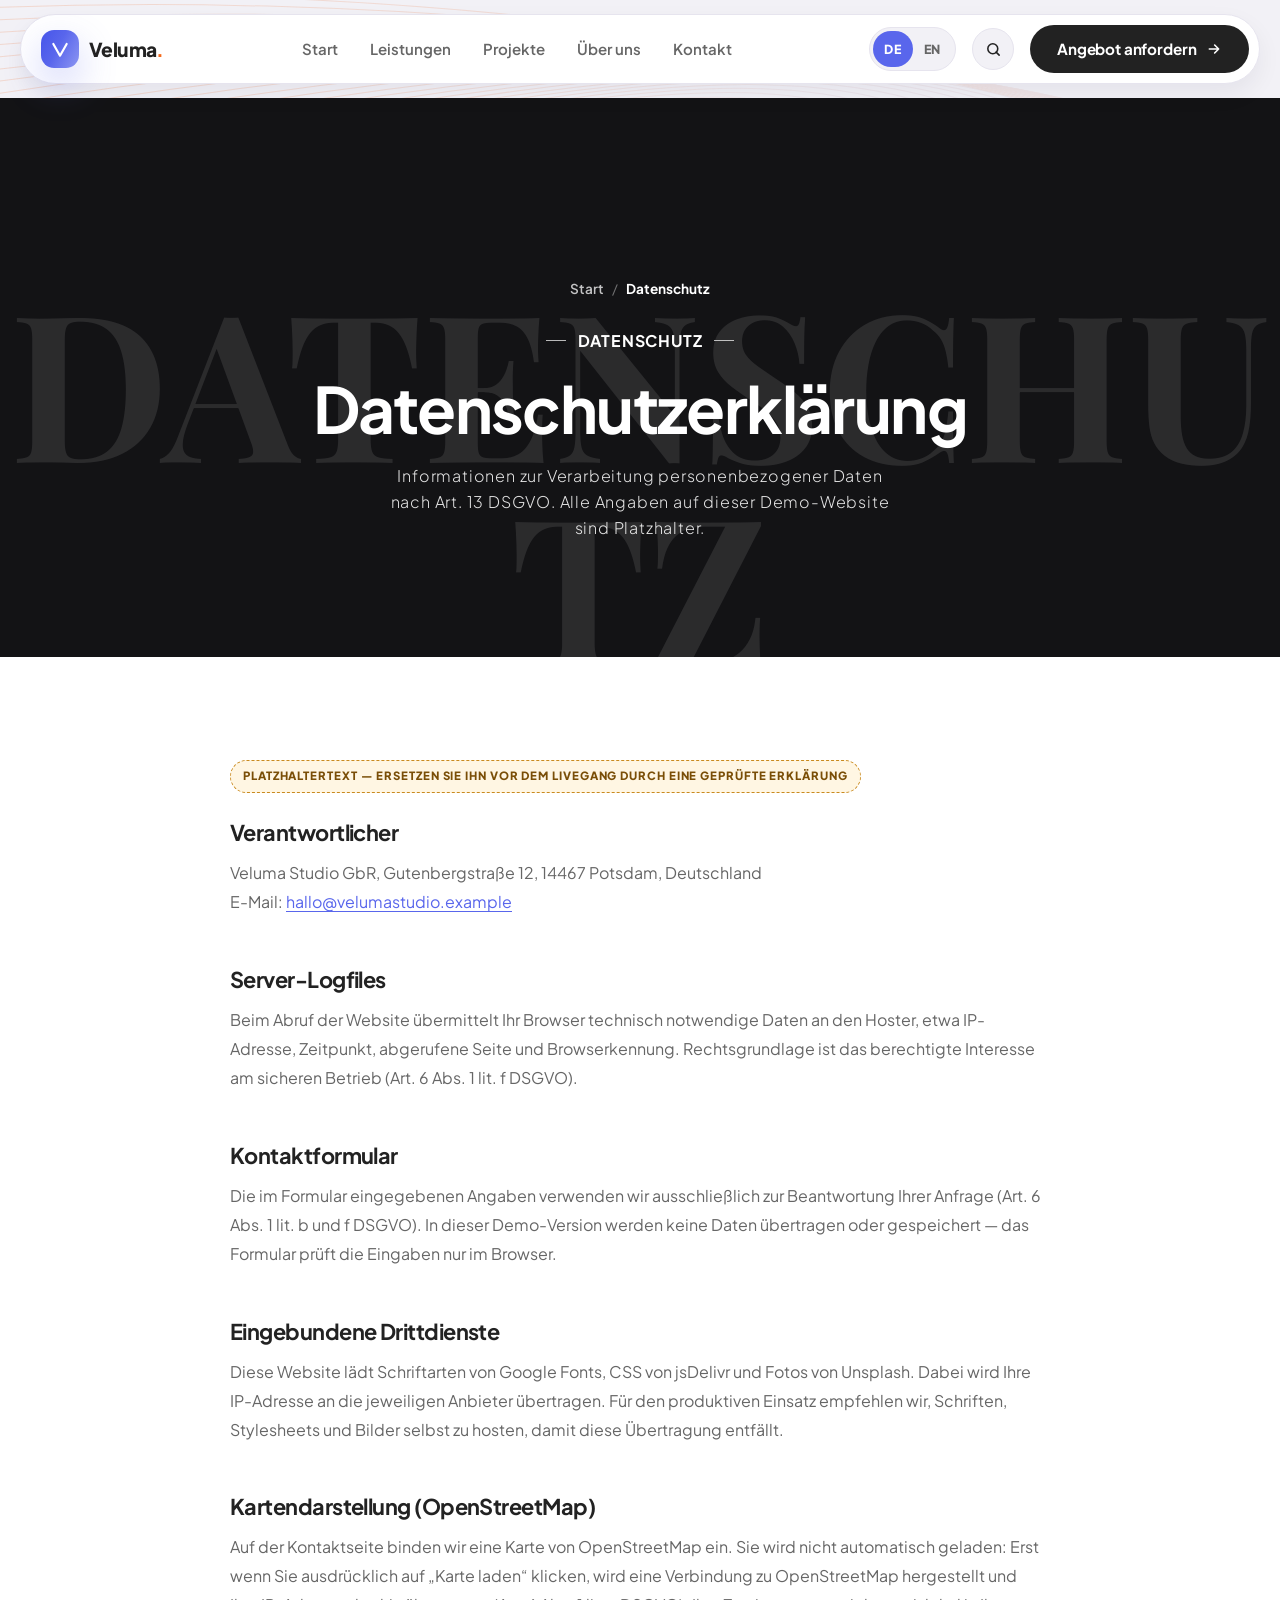
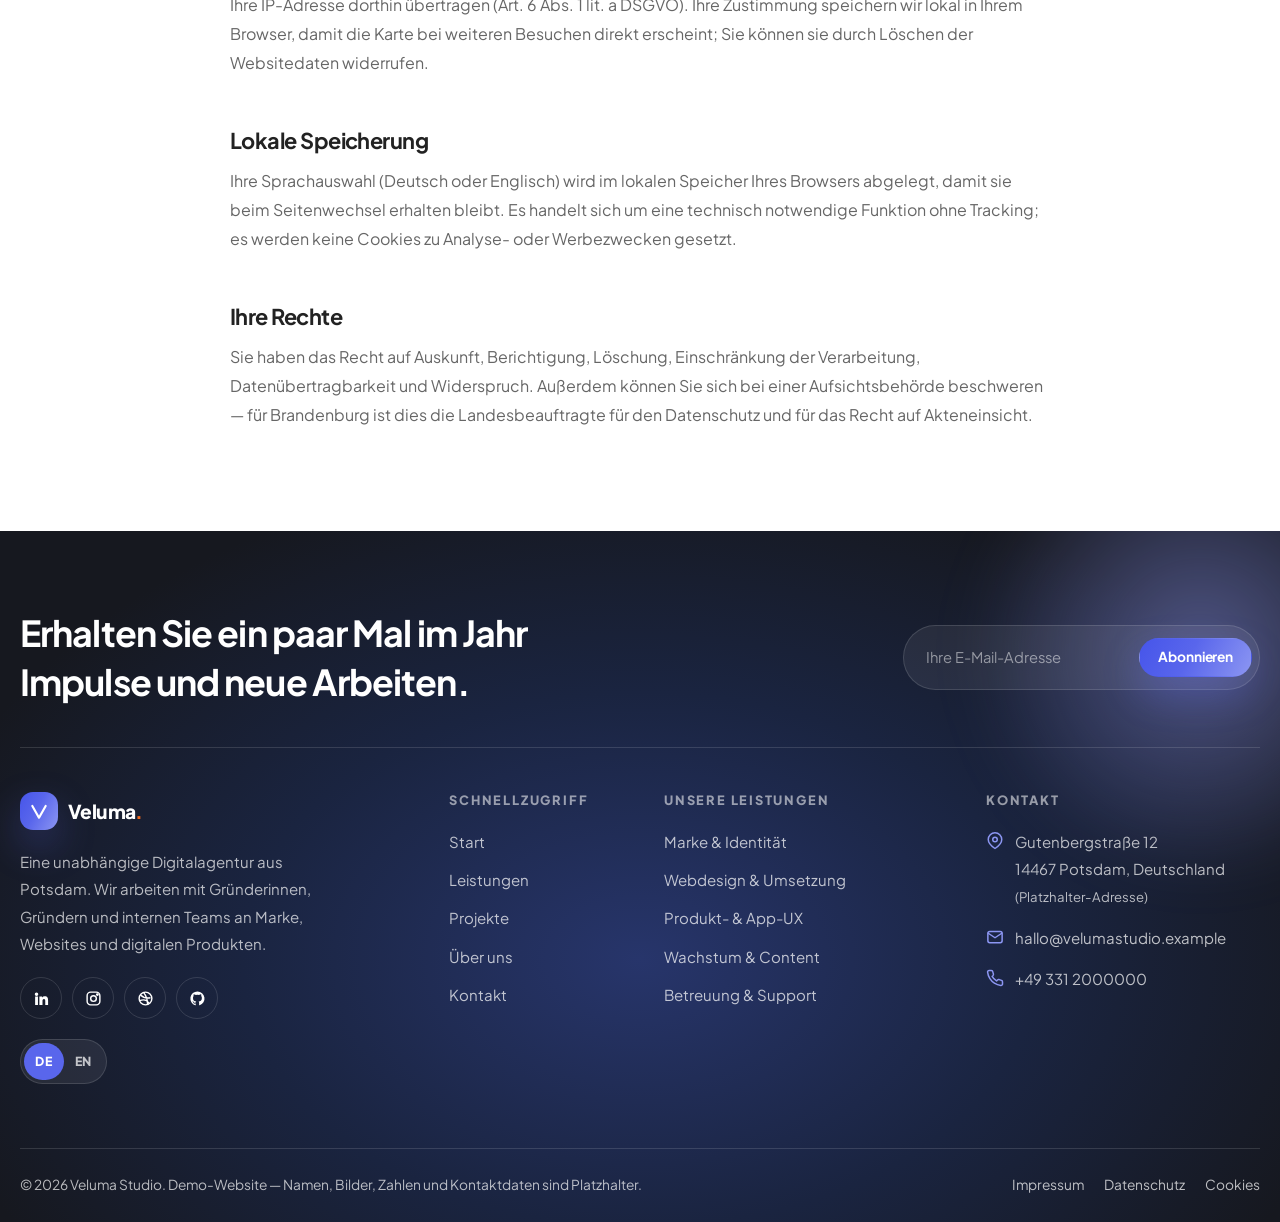
==== datenschutz/index.html @ f002edf1 "Veluma Studio: multi-page German agency website A hand-built, responsive seven-page site for a ficti" ====
<!DOCTYPE html>
<html lang="de">
<head>
  <meta charset="utf-8">
  <meta name="viewport" content="width=device-width, initial-scale=1">
  <title data-i18n="pri.title">Datenschutzerklärung — Veluma Studio Potsdam</title>
  <meta name="description" data-i18n-attr="content:pri.desc" content="Datenschutzerklärung von Veluma Studio, Potsdam: verarbeitete Daten, eingebundene Drittdienste und Ihre Rechte. Demo-Website mit Platzhalterangaben.">
  <meta name="robots" content="noindex">
  <meta name="theme-color" content="#5966e8">

  <link rel="preconnect" href="https://fonts.googleapis.com">
  <link rel="preconnect" href="https://fonts.gstatic.com" crossorigin>
  <link href="https://fonts.googleapis.com/css2?family=Playfair+Display:ital,wght@1,400;1,500&family=Plus+Jakarta+Sans:wght@400;500;600;700;800&display=swap" rel="stylesheet">
  <link href="https://cdn.jsdelivr.net/npm/bootstrap@5.3.3/dist/css/bootstrap.min.css" rel="stylesheet" integrity="sha384-QWTKZyjpPEjISv5WaRU9OFeRpok6YctnYmDr5pNlyT2bRjXh0JMhjY6hW+ALEwIH" crossorigin="anonymous">
  <link rel="stylesheet" href="../assets/css/styles.css">
  <link rel="icon" href="data:image/svg+xml,%3Csvg xmlns='http://www.w3.org/2000/svg' viewBox='0 0 100 100'%3E%3Crect width='100' height='100' rx='26' fill='%235966ec'/%3E%3Cpath d='M28 30l22 40 22-40' stroke='white' stroke-width='11' fill='none' stroke-linecap='round' stroke-linejoin='round'/%3E%3C/svg%3E">
</head>
<body>

<a class="skip-link" href="#main" data-i18n="a11y.skip">Zum Hauptinhalt springen</a>
<div class="nav-backdrop" aria-hidden="true"></div>

<!-- ======================= HEADER ======================= -->
<header class="site-header">
  <div class="shell shell--wide">
    <nav class="nav-bar" aria-label="Primary">
      <a class="brand" href="../index.html">
        <span class="brand-mark" aria-hidden="true">
          <svg viewBox="0 0 24 24" fill="none" stroke="currentColor" stroke-width="2.6" stroke-linecap="round" stroke-linejoin="round"><path d="M4 6l8 14 8-14"/></svg>
        </span>
        Veluma<span class="brand-dot">.</span>
      </a>

      <button class="nav-toggle" type="button" aria-expanded="false" aria-controls="primary-menu"
              aria-label="Navigation öffnen" data-i18n-attr="aria-label:nav.menuOpen">
        <span aria-hidden="true"></span>
      </button>

      <div class="nav-menu" id="primary-menu">
        <ul class="nav-list">
          <li><a class="nav-link" href="../index.html" data-i18n="nav.home">Start</a></li>
          <li><a class="nav-link" href="../leistungen/index.html" data-i18n="nav.services">Leistungen</a></li>
          <li><a class="nav-link" href="../projekte/index.html" data-i18n="nav.projects">Projekte</a></li>
          <li><a class="nav-link" href="../ueber-uns/index.html" data-i18n="nav.about">Über uns</a></li>
          <li><a class="nav-link" href="../kontakt/index.html" data-i18n="nav.contact">Kontakt</a></li>
        </ul>

        <a class="nav-phone nav-phone--mobile" href="tel:+493312000000">
          <svg viewBox="0 0 24 24" fill="none" stroke="currentColor" stroke-width="2" stroke-linecap="round" stroke-linejoin="round" aria-hidden="true"><path d="M22 16.9v3a2 2 0 0 1-2.2 2 19.8 19.8 0 0 1-8.6-3.1 19.5 19.5 0 0 1-6-6A19.8 19.8 0 0 1 2.1 4.2 2 2 0 0 1 4.1 2h3a2 2 0 0 1 2 1.7c.1 1 .4 1.9.7 2.8a2 2 0 0 1-.4 2.1L8.1 9.9a16 16 0 0 0 6 6l1.3-1.3a2 2 0 0 1 2.1-.5c.9.4 1.8.6 2.8.8a2 2 0 0 1 1.7 2z"/></svg>
          <span class="visually-hidden" data-i18n="nav.phoneLabel">Rufen Sie uns an: </span>+49 331 2000000
        </a>

        <div class="lang" role="group" aria-label="Sprache wählen" data-i18n-attr="aria-label:nav.lang">
          <button type="button" data-lang-btn="de" aria-pressed="true" lang="de">DE</button>
          <button type="button" data-lang-btn="en" aria-pressed="false" lang="en">EN</button>
        </div>

        <button class="nav-search" type="button" aria-label="Website durchsuchen" data-i18n-attr="aria-label:nav.search">
          <svg viewBox="0 0 24 24" fill="none" stroke="currentColor" stroke-width="2.2" stroke-linecap="round" stroke-linejoin="round" aria-hidden="true"><circle cx="11" cy="11" r="7"/><path d="M20 20l-4.3-4.3"/></svg>
        </button>

        <a class="btn" href="../kontakt/index.html">
          <span data-i18n="nav.quote">Angebot anfordern</span>
          <svg class="btn-ico" viewBox="0 0 24 24" fill="none" stroke="currentColor" stroke-width="2.4" stroke-linecap="round" stroke-linejoin="round" aria-hidden="true"><path d="M5 12h14M13 6l6 6-6 6"/></svg>
        </a>
      </div>
    </nav>
  </div>
</header>

<main id="main">

  <section class="page-hero page-hero--center" style="--hero-img:url('https://images.unsplash.com/photo-1521737604893-d14cc237f11d?auto=format&amp;fit=crop&amp;w=1800&amp;q=80');">
    <span class="page-hero__watermark" aria-hidden="true" data-i18n="foot.privacy">Datenschutz</span>

    <div class="shell shell--narrow page-hero__inner">
      <ol class="breadcrumb-x" aria-label="Sie sind hier" data-i18n-attr="aria-label:a11y.breadcrumb">
        <li><a href="../index.html" data-i18n="nav.home">Start</a></li>
        <li><span aria-current="page" data-i18n="foot.privacy">Datenschutz</span></li>
      </ol>
      <p class="label" data-i18n="pri.label">Datenschutz</p>
      <h1 data-i18n-html="pri.h1">Datenschutzerklärung</h1>
      <p class="lead" data-i18n="pri.lead">
        Informationen zur Verarbeitung personenbezogener Daten nach Art. 13 DSGVO.
        Alle Angaben auf dieser Demo-Website sind Platzhalter.
      </p>
    </div>
  </section>

  <section class="section section--white">
    <div class="shell shell--narrow">
      <p class="sample-tag reveal" style="margin-bottom:24px;" data-i18n="pri.sample">Platzhaltertext — ersetzen Sie ihn vor dem Livegang durch eine geprüfte Erklärung</p>

      <div class="legal reveal">
        <h2 data-i18n="pri.s1.h">Verantwortlicher</h2>
        <p data-i18n-html="pri.s1.p">
          Veluma Studio GbR, Gutenbergstraße 12, 14467 Potsdam, Deutschland<br>
          E-Mail: <a href="mailto:hallo@velumastudio.example">hallo@velumastudio.example</a>
        </p>

        <h2 data-i18n="pri.s2.h">Server-Logfiles</h2>
        <p data-i18n="pri.s2.p">Beim Abruf der Website übermittelt Ihr Browser technisch notwendige Daten an den Hoster, etwa IP-Adresse, Zeitpunkt, abgerufene Seite und Browserkennung. Rechtsgrundlage ist das berechtigte Interesse am sicheren Betrieb (Art. 6 Abs. 1 lit. f DSGVO).</p>

        <h2 data-i18n="pri.s3.h">Kontaktformular</h2>
        <p data-i18n="pri.s3.p">Die im Formular eingegebenen Angaben verwenden wir ausschließlich zur Beantwortung Ihrer Anfrage (Art. 6 Abs. 1 lit. b und f DSGVO). In dieser Demo-Version werden keine Daten übertragen oder gespeichert — das Formular prüft die Eingaben nur im Browser.</p>

        <h2 data-i18n="pri.s4.h">Eingebundene Drittdienste</h2>
        <p data-i18n="pri.s4.p">Diese Website lädt Schriftarten von Google Fonts, CSS von jsDelivr und Fotos von Unsplash. Dabei wird Ihre IP-Adresse an die jeweiligen Anbieter übertragen. Für den produktiven Einsatz empfehlen wir, Schriften, Stylesheets und Bilder selbst zu hosten, damit diese Übertragung entfällt.</p>

        <h2 data-i18n="pri.s4b.h">Kartendarstellung (OpenStreetMap)</h2>
        <p data-i18n="pri.s4b.p">Auf der Kontaktseite binden wir eine Karte von OpenStreetMap ein. Sie wird nicht automatisch geladen: Erst wenn Sie ausdrücklich auf „Karte laden“ klicken, wird eine Verbindung zu OpenStreetMap hergestellt und Ihre IP-Adresse dorthin übertragen (Art. 6 Abs. 1 lit. a DSGVO). Ihre Zustimmung speichern wir lokal in Ihrem Browser, damit die Karte bei weiteren Besuchen direkt erscheint; Sie können sie durch Löschen der Websitedaten widerrufen.</p>

        <h2 data-i18n="pri.s5.h">Lokale Speicherung</h2>
        <p data-i18n="pri.s5.p">Ihre Sprachauswahl (Deutsch oder Englisch) wird im lokalen Speicher Ihres Browsers abgelegt, damit sie beim Seitenwechsel erhalten bleibt. Es handelt sich um eine technisch notwendige Funktion ohne Tracking; es werden keine Cookies zu Analyse- oder Werbezwecken gesetzt.</p>

        <h2 data-i18n="pri.s6.h">Ihre Rechte</h2>
        <p data-i18n="pri.s6.p">Sie haben das Recht auf Auskunft, Berichtigung, Löschung, Einschränkung der Verarbeitung, Datenübertragbarkeit und Widerspruch. Außerdem können Sie sich bei einer Aufsichtsbehörde beschweren — für Brandenburg ist dies die Landesbeauftragte für den Datenschutz und für das Recht auf Akteneinsicht.</p>
      </div>
    </div>
  </section>

</main>

<!-- ======================= FOOTER ======================= -->
<footer class="site-footer">
  <span class="shape shape--glow" style="width:480px;height:480px;right:-160px;top:-120px;" aria-hidden="true"></span>

  <div class="shell shell--wide site-footer__inner">
    <div class="footer-top">
      <h2 data-i18n="foot.newsletter">Erhalten Sie ein paar Mal im Jahr Impulse und neue Arbeiten.</h2>
      <form class="subscribe" onsubmit="return false;">
        <label class="visually-hidden" for="footer-email" data-i18n="foot.emailLabel">E-Mail-Adresse für Studio-Updates</label>
        <input type="email" id="footer-email" name="email" placeholder="Ihre E-Mail-Adresse"
               data-i18n-attr="placeholder:foot.emailPlaceholder" autocomplete="email">
        <button class="btn btn--gradient btn--sm" type="submit" data-i18n="foot.subscribe">Abonnieren</button>
      </form>
    </div>

    <div class="row g-4 g-lg-5">
      <div class="col-lg-4 footer-about">
        <a class="brand" href="../index.html">
          <span class="brand-mark" aria-hidden="true">
            <svg viewBox="0 0 24 24" fill="none" stroke="currentColor" stroke-width="2.6" stroke-linecap="round" stroke-linejoin="round"><path d="M4 6l8 14 8-14"/></svg>
          </span>
          Veluma<span class="brand-dot">.</span>
        </a>
        <p style="margin-top:18px;" data-i18n="foot.about">
          Eine unabhängige Digitalagentur aus Potsdam. Wir arbeiten mit Gründerinnen, Gründern und
          internen Teams an Marke, Websites und digitalen Produkten.
        </p>
        <div class="social-row">
          <a href="#" aria-label="Veluma Studio auf LinkedIn">
            <svg viewBox="0 0 24 24" fill="currentColor" aria-hidden="true"><path d="M4.98 3.5a2.5 2.5 0 1 1 0 5 2.5 2.5 0 0 1 0-5zM3 9h4v12H3zM9 9h3.8v1.7h.05A4.2 4.2 0 0 1 16.6 8.7c4 0 4.7 2.6 4.7 6V21h-4v-5.4c0-1.3 0-3-1.8-3s-2.1 1.4-2.1 2.9V21H9z"/></svg>
          </a>
          <a href="#" aria-label="Veluma Studio auf Instagram">
            <svg viewBox="0 0 24 24" fill="none" stroke="currentColor" stroke-width="2" aria-hidden="true"><rect x="3" y="3" width="18" height="18" rx="5"/><circle cx="12" cy="12" r="4"/><circle cx="17.5" cy="6.5" r="1" fill="currentColor"/></svg>
          </a>
          <a href="#" aria-label="Veluma Studio auf Dribbble">
            <svg viewBox="0 0 24 24" fill="none" stroke="currentColor" stroke-width="2" aria-hidden="true"><circle cx="12" cy="12" r="9"/><path d="M5 7c4 4 9 5 14 4M4 15c5-2 10-1 13 4M9 3c4 5 6 11 6 18"/></svg>
          </a>
          <a href="#" aria-label="Veluma Studio auf GitHub">
            <svg viewBox="0 0 24 24" fill="currentColor" aria-hidden="true"><path d="M12 2a10 10 0 0 0-3.2 19.5c.5.1.7-.2.7-.5v-1.8c-2.8.6-3.4-1.3-3.4-1.3-.4-1.2-1.1-1.5-1.1-1.5-.9-.6.1-.6.1-.6 1 .1 1.5 1 1.5 1 .9 1.6 2.4 1.1 3 .9.1-.7.4-1.1.6-1.4-2.2-.3-4.6-1.1-4.6-5 0-1.1.4-2 1-2.7-.1-.3-.4-1.3.1-2.7 0 0 .8-.3 2.7 1a9.4 9.4 0 0 1 5 0c1.9-1.3 2.7-1 2.7-1 .5 1.4.2 2.4.1 2.7.6.7 1 1.6 1 2.7 0 3.9-2.4 4.7-4.6 5 .4.3.7.9.7 1.9v2.8c0 .3.2.6.7.5A10 10 0 0 0 12 2z"/></svg>
          </a>
        </div>
        <div class="lang" role="group" aria-label="Sprache wählen" data-i18n-attr="aria-label:nav.lang" style="margin-top:20px;">
          <button type="button" data-lang-btn="de" aria-pressed="true" lang="de">DE</button>
          <button type="button" data-lang-btn="en" aria-pressed="false" lang="en">EN</button>
        </div>
      </div>

      <div class="col-6 col-lg-2 footer-col">
        <h3 data-i18n="foot.quickLinks">Schnellzugriff</h3>
        <ul class="footer-list">
          <li><a href="../index.html" data-i18n="nav.home">Start</a></li>
          <li><a href="../leistungen/index.html" data-i18n="nav.services">Leistungen</a></li>
          <li><a href="../projekte/index.html" data-i18n="nav.projects">Projekte</a></li>
          <li><a href="../ueber-uns/index.html" data-i18n="nav.about">Über uns</a></li>
          <li><a href="../kontakt/index.html" data-i18n="nav.contact">Kontakt</a></li>
        </ul>
      </div>

      <div class="col-6 col-lg-3 footer-col">
        <h3 data-i18n="foot.solutions">Unsere Leistungen</h3>
        <ul class="footer-list">
          <li><a href="../leistungen/index.html#marke" data-i18n="foot.srv.brand">Marke &amp; Identität</a></li>
          <li><a href="../leistungen/index.html#web" data-i18n="foot.srv.web">Webdesign &amp; Umsetzung</a></li>
          <li><a href="../leistungen/index.html#produkt" data-i18n="foot.srv.product">Produkt- &amp; App-UX</a></li>
          <li><a href="../leistungen/index.html#wachstum" data-i18n="foot.srv.growth">Wachstum &amp; Content</a></li>
          <li><a href="../leistungen/index.html#betreuung" data-i18n="foot.srv.care">Betreuung &amp; Support</a></li>
        </ul>
      </div>

      <div class="col-lg-3 footer-col">
        <h3 data-i18n="foot.contact">Kontakt</h3>
        <ul class="footer-contact">
          <li>
            <svg viewBox="0 0 24 24" fill="none" stroke="currentColor" stroke-width="2" stroke-linecap="round" stroke-linejoin="round" aria-hidden="true"><path d="M21 10c0 6-9 12-9 12s-9-6-9-12a9 9 0 0 1 18 0z"/><circle cx="12" cy="10" r="3"/></svg>
            <span data-i18n-html="foot.address">Gutenbergstraße 12<br>14467 Potsdam, Deutschland<br><small>(Platzhalter-Adresse)</small></span>
          </li>
          <li>
            <svg viewBox="0 0 24 24" fill="none" stroke="currentColor" stroke-width="2" stroke-linecap="round" stroke-linejoin="round" aria-hidden="true"><rect x="2.5" y="4.5" width="19" height="15" rx="2.5"/><path d="M3 7l9 6 9-6"/></svg>
            <a href="mailto:hallo@velumastudio.example">hallo@velumastudio.example</a>
          </li>
          <li>
            <svg viewBox="0 0 24 24" fill="none" stroke="currentColor" stroke-width="2" stroke-linecap="round" stroke-linejoin="round" aria-hidden="true"><path d="M22 16.9v3a2 2 0 0 1-2.2 2 19.8 19.8 0 0 1-8.6-3.1 19.5 19.5 0 0 1-6-6A19.8 19.8 0 0 1 2.1 4.2 2 2 0 0 1 4.1 2h3a2 2 0 0 1 2 1.7c.1 1 .4 1.9.7 2.8a2 2 0 0 1-.4 2.1L8.1 9.9a16 16 0 0 0 6 6l1.3-1.3a2 2 0 0 1 2.1-.5c.9.4 1.8.6 2.8.8a2 2 0 0 1 1.7 2z"/></svg>
            <a href="tel:+493312000000">+49 331 2000000</a>
          </li>
        </ul>
      </div>
    </div>

    <div class="footer-bottom">
      <p class="mb-0" data-i18n-html="foot.copyright">&copy; <span data-year>2026</span> Veluma Studio. Demo-Website — Namen, Bilder, Zahlen und Kontaktdaten sind Platzhalter.</p>
      <ul>
        <li><a href="../impressum/index.html" data-i18n="foot.imprint">Impressum</a></li>
        <li><a href="../datenschutz/index.html" data-i18n="foot.privacy">Datenschutz</a></li>
        <li><a href="#" data-i18n="foot.cookies">Cookies</a></li>
      </ul>
    </div>
  </div>
</footer>

<button class="to-top" type="button" aria-label="Nach oben" data-i18n-attr="aria-label:a11y.toTop">
  <svg viewBox="0 0 24 24" fill="none" stroke="currentColor" stroke-width="2.4" stroke-linecap="round" stroke-linejoin="round" aria-hidden="true"><path d="M12 19V5M6 11l6-6 6 6"/></svg>
</button>

<script src="../assets/js/i18n.js"></script>
<script src="../assets/js/main.js"></script>
</body>
</html>
---- assets/css/styles.css ----
/* ==========================================================================
   VELUMA STUDIO — Design System
   Single stylesheet for all pages.

   01. Tokens
   02. Base & typography
   03. Layout helpers
   04. Decorative shapes
   05. Buttons & pills
   06. Header / navigation
   07. Hero & page heroes
   08. Cards (service, project, post, stat, team)
   09. Marquee / logo strip
   10. Sections (dark, split, process, testimonial)
   11. Accordion, filters & tabs
   12. Forms
   13. Footer
   14. Utilities, motion & responsive
   ========================================================================== */

/* ---------- 01. Tokens ---------------------------------------------------- */
:root {
  /* Brand — palette taken from the reference design
     (primary #5966EC, secondary #F46A1C, lime #D9F45F) */
  --c-purple:      #5966ec;   /* primary */
  --c-purple-600:  #4655ea;   /* primary, pressed */
  --c-purple-100:  #e6e8fd;   /* primary tint */
  --c-pink:        #f46a1c;   /* secondary accent */
  --c-pink-100:    #fbe7d8;   /* secondary tint */
  --c-violet:      #8c96f2;
  --c-lime:        #d9f45f;

  /* Neutrals — values measured from the reference design */
  --c-ink:         #222222;   /* headings */
  --c-ink-soft:    #666666;   /* body copy */
  --c-muted:       #666666;   /* secondary copy — reference uses #707070, but
                                 #666 keeps 4.85:1 on the pastel tiles (AA) */
  --c-line:        #e6e4ee;
  --c-white:       #ffffff;

  /* Surfaces — reference page tint #F2F1F6, light background #F8F6F1 */
  --c-lav:         #f2f1f6;
  --c-lav-deep:    #e7e6ee;
  --c-cream:       #f8f6f1;
  --c-mint:        #edf6cf;
  --c-dark:        #16181f;
  --c-dark-2:      #16243e;
  --c-dark-line:   rgba(255, 255, 255, .13);

  /* Gradients */
  --g-brand:   linear-gradient(118deg, #4655ea 0%, #5966ec 45%, #8c96f2 100%);
  --g-soft:    linear-gradient(160deg, #f8f8fb 0%, #eeedf5 100%);
  --g-dark:    radial-gradient(74% 92% at 50% 62%, #27356b 0%, #1a2440 42%, #16181f 78%), #15161a;

  /* Radii */
  --r-xl: 36px;
  --r-lg: 28px;
  --r-md: 20px;
  --r-sm: 12px;
  --r-pill: 999px;

  /* Shadow */
  --sh-xs: 0 2px 8px rgba(22, 16, 48, .05);
  --sh-sm: 0 10px 24px rgba(22, 16, 48, .06);
  --sh-md: 0 20px 48px rgba(22, 16, 48, .09);
  --sh-lg: 0 34px 80px rgba(22, 16, 48, .14);
  --sh-glow: 0 16px 38px rgba(89, 102, 236, .3);

  /* Shared interaction timing so every control responds identically */
  --t: .22s cubic-bezier(.3, .7, .4, 1);

  /* Type */
  --f-sans: "Plus Jakarta Sans", system-ui, -apple-system, "Segoe UI", Roboto, sans-serif;
  --f-serif: "Playfair Display", Georgia, "Times New Roman", serif;

  /* Space */
  --s-section: clamp(64px, 8vw, 118px);
  --shell: 1200px;
  --shell-wide: 1350px;
}

/* ---------- 02. Base & typography ---------------------------------------- */
*,
*::before,
*::after { box-sizing: border-box; }

html { scroll-behavior: smooth; }

body {
  margin: 0;
  font-family: var(--f-sans);
  font-size: 16px;
  line-height: 1.8125;
  color: var(--c-ink-soft);
  background: var(--c-lav);
  -webkit-font-smoothing: antialiased;
  overflow-x: hidden;
}

h1, h2, h3, h4, h5, h6 {
  font-family: var(--f-sans);
  color: var(--c-ink);
  font-weight: 700;
  line-height: 1.3846;
  letter-spacing: -.025em;
  margin: 0 0 .5em;
}

h1 { font-size: clamp(2.25rem, 4.5vw, 3.6rem); line-height: 1.26; }
h2 { font-size: clamp(1.95rem, 3.8vw, 3.125rem); }
h3 { font-size: clamp(1.3rem, 2vw, 1.7rem); }
h4 { font-size: 1.12rem; }
h5 { font-size: 1rem; }

p { margin: 0 0 1.1rem; }
p:last-child { margin-bottom: 0; }

a {
  color: var(--c-purple);
  text-decoration: none;
  transition: color var(--t), opacity var(--t);
}
a:hover { color: var(--c-purple-600); }

img { max-width: 100%; display: block; }

ul, ol { margin: 0 0 1rem; padding-left: 1.15rem; }

hr {
  border: 0;
  border-top: 1px solid var(--c-line);
  margin: 2.5rem 0;
  opacity: 1;
}

::selection { background: var(--c-purple); color: #fff; }

/* Moiré line-art field behind the light sections. Sits above the page colour
   but below all content, so opaque sections (white, dark) mask it naturally. */
body::before {
  content: "";
  position: fixed;
  inset: 0;
  z-index: -1;
  background: url("../img/mesh.svg") center top / cover no-repeat;
  opacity: .5;
  pointer-events: none;
}

/* Accent words set in an editorial serif italic */
/* The reference sets its italic accent in the heading colour, not a gradient */
.accent-serif {
  font-family: var(--f-serif);
  font-style: italic;
  font-weight: 400;
  letter-spacing: -.01em;
  color: inherit;
  padding-right: .06em;
}
.section--dark .accent-serif,
.block--dark .accent-serif,
.cta-band .accent-serif,
.site-footer .accent-serif { color: #fff; }

.lead {
  font-size: clamp(1.02rem, 1.3vw, 1.16rem);
  color: var(--c-muted);
  line-height: 1.75;
}

/* Focus states — visible on light and dark surfaces */
:focus-visible {
  outline: 3px solid var(--c-purple);
  outline-offset: 3px;
  border-radius: 6px;
}
.section--dark :focus-visible,
.site-footer :focus-visible,
.cta-band :focus-visible {
  outline-color: #c7b2ff;
}

/* Skip link */
.skip-link {
  position: absolute;
  left: 16px;
  top: -90px;
  z-index: 2000;
  background: var(--c-ink);
  color: #fff;
  padding: 12px 20px;
  border-radius: var(--r-pill);
  font-weight: 700;
  transition: top .2s ease;
}
.skip-link:focus { top: 16px; color: #fff; }

.visually-hidden {
  position: absolute !important;
  width: 1px; height: 1px;
  padding: 0; margin: -1px;
  overflow: hidden;
  clip: rect(0 0 0 0);
  white-space: nowrap;
  border: 0;
}

/* ---------- 03. Layout helpers ------------------------------------------- */
.shell {
  width: 100%;
  max-width: var(--shell);
  margin-inline: auto;
  padding-inline: 20px;
}
.shell--wide { max-width: var(--shell-wide); }
.shell--narrow { max-width: 860px; }

.section {
  position: relative;
  padding-block: var(--s-section);
}
.section--tight { padding-block: clamp(48px, 5vw, 74px); }
.section--flush-top { padding-top: 0; }

.section--dark {
  background: var(--g-dark);
  color: rgba(255, 255, 255, .8);
  overflow: hidden;
}
.section--dark h1,
.section--dark h2,
.section--dark h3,
.section--dark h4 { color: #fff; }
.section--dark .lead { color: rgba(255, 255, 255, .74); }

.section--white { background: var(--c-white); }
.section--lav { background: var(--c-lav); }
.section--soft { background: var(--g-soft); }

.section-head {
  max-width: 660px;
  margin-bottom: clamp(36px, 4vw, 54px);
}
.section-head--center {
  margin-inline: auto;
  text-align: center;
}
.section-head p { margin-bottom: 0; }

.head-row {
  display: flex;
  flex-wrap: wrap;
  align-items: flex-end;
  justify-content: space-between;
  gap: 24px;
  margin-bottom: clamp(32px, 4vw, 52px);
}
.head-row .section-head { margin-bottom: 0; }

/* ---------- 04. Decorative shapes ---------------------------------------- */
.shape {
  position: absolute;
  pointer-events: none;
  z-index: 0;
}
.shape--donut {
  border-radius: 50%;
  background: radial-gradient(circle at 32% 28%, #ffa3cd, #f46a1c 46%, #5966ec 100%);
  box-shadow: inset -10px -14px 26px rgba(20, 15, 38, .3);
}
.shape--donut::after {
  content: "";
  position: absolute;
  inset: 32%;
  border-radius: 50%;
  background: inherit;
  filter: brightness(1.25);
  box-shadow: inset 0 0 0 100px rgba(255, 255, 255, 0);
}
.shape--ring {
  border-radius: 50%;
  border: 16px solid rgba(89, 102, 236, .18);
}
.shape--ring-pink { border-color: rgba(244, 106, 28, .2); }
.shape--pill {
  border-radius: var(--r-pill);
  background: var(--g-brand);
  opacity: .14;
}
.shape--glow {
  border-radius: 50%;
  background: radial-gradient(circle, rgba(140, 150, 242, .5), transparent 68%);
  filter: blur(26px);
}
.shape--glow-pink { background: radial-gradient(circle, rgba(244, 106, 28, .38), transparent 68%); }
.shape--dots {
  background-image: radial-gradient(rgba(89, 102, 236, .32) 1.7px, transparent 1.8px);
  background-size: 15px 15px;
}
.shape--cross {
  background:
    linear-gradient(var(--c-pink), var(--c-pink)) center/100% 22% no-repeat,
    linear-gradient(var(--c-pink), var(--c-pink)) center/22% 100% no-repeat;
  opacity: .5;
}

.float-slow { animation: floaty 9s ease-in-out infinite; }
.float-fast { animation: floaty 6.5s ease-in-out infinite; }
.spin-slow  { animation: spinny 28s linear infinite; }

@keyframes floaty {
  0%, 100% { transform: translateY(0) rotate(0deg); }
  50%      { transform: translateY(-18px) rotate(6deg); }
}
@keyframes spinny {
  from { transform: rotate(0deg); }
  to   { transform: rotate(360deg); }
}

/* ---------- 05. Buttons & pills ------------------------------------------ */
.btn {
  --btn-bg: var(--c-ink);
  --btn-fg: #fff;
  display: inline-flex;
  align-items: center;
  justify-content: center;
  gap: .6rem;
  padding: 14px 26px;
  border: 1px solid transparent;
  border-radius: var(--r-pill);
  /* Longhand on purpose: Bootstrap also ships a `.btn`, and its
     `.btn:hover { background-color: var(--bs-btn-hover-bg) }` outranks a plain
     `.btn { background: … }`. With --bs-btn-hover-bg undefined that collapsed
     our buttons to transparent on hover, so the background is restated in the
     hover rule below. Longhand also leaves background-image free for
     .btn--gradient. */
  background-color: var(--btn-bg);
  color: var(--btn-fg);
  font-family: inherit;
  font-weight: 700;
  font-size: .95rem;
  line-height: 1.2;
  letter-spacing: -.01em;
  cursor: pointer;
  text-align: center;
  transition: transform var(--t), box-shadow var(--t), background-color var(--t),
              background-image var(--t), color var(--t), border-color var(--t);
}
/* Every hover state restates its own colour so the label can never be left
   sitting on a background it does not contrast with. */
.btn:hover,
.btn:focus-visible {
  background-color: var(--btn-bg);   /* must out-rank Bootstrap's .btn:hover */
  color: var(--btn-fg);
  transform: translateY(-2px);
  box-shadow: var(--sh-md);
}
.btn:active { transform: translateY(0); box-shadow: var(--sh-sm); }

.btn--primary {
  --btn-bg: var(--c-purple);
  box-shadow: var(--sh-glow);
}
.btn--primary:hover,
.btn--primary:focus-visible { --btn-bg: var(--c-purple-600); --btn-fg: #fff; }

.btn--gradient {
  background-image: var(--g-brand);
  background-color: var(--c-purple);
  color: #fff;
  box-shadow: var(--sh-glow);
}
.btn--gradient:hover,
.btn--gradient:focus-visible {
  color: #fff;
  background-image: linear-gradient(118deg, #3f49d6 0%, #4f5ce4 45%, #7b86ef 100%);
  box-shadow: var(--sh-glow), var(--sh-md);
}

.btn--light {
  --btn-bg: #fff;
  --btn-fg: var(--c-ink);
  border-color: var(--c-line);
  box-shadow: var(--sh-xs);
}
.btn--light:hover,
.btn--light:focus-visible {
  --btn-bg: #f3f2fb;
  --btn-fg: var(--c-purple-600);
  border-color: var(--c-purple);
}

.btn--ghost {
  --btn-bg: transparent;
  --btn-fg: var(--c-ink);
  border-color: rgba(20, 15, 38, .2);
}
.btn--ghost:hover,
.btn--ghost:focus-visible {
  --btn-bg: var(--c-purple);
  --btn-fg: #fff;
  border-color: var(--c-purple);
}

.btn--ghost-light {
  --btn-bg: transparent;
  --btn-fg: #fff;
  border-color: rgba(255, 255, 255, .36);
}
.btn--ghost-light:hover,
.btn--ghost-light:focus-visible {
  --btn-bg: #fff;
  --btn-fg: var(--c-ink);
  border-color: #fff;
}

.btn--sm { padding: 10px 18px; font-size: .86rem; }
.btn--block { width: 100%; }

.btn-ico {
  width: 1.05em;
  height: 1.05em;
  flex: none;
  transition: transform .22s ease;
}
.btn:hover .btn-ico { transform: translateX(3px); }

.icon-btn {
  display: inline-grid;
  place-items: center;
  width: 46px;
  height: 46px;
  border-radius: 50%;
  border: 1px solid var(--c-line);
  background: #fff;
  color: var(--c-ink);
  flex: none;
  transition: background-color var(--t), color var(--t), transform var(--t), border-color var(--t);
}
.icon-btn svg { width: 18px; height: 18px; }

.eyebrow {
  display: inline-flex;
  align-items: center;
  gap: .5rem;
  padding: 7px 16px 7px 12px;
  border-radius: var(--r-pill);
  background: var(--c-white);
  border: 1px solid var(--c-line);
  color: var(--c-purple-600);
  font-size: .75rem;
  font-weight: 800;
  letter-spacing: .14em;
  text-transform: uppercase;
  margin-bottom: 20px;
  box-shadow: var(--sh-xs);
}
.eyebrow::before {
  content: "";
  width: 9px;
  height: 9px;
  border-radius: 50%;
  background: var(--g-brand);
  flex: none;
}
.eyebrow--dark {
  background: rgba(255, 255, 255, .08);
  border-color: var(--c-dark-line);
  color: #d9c9ff;
}

/* Clearly-labelled placeholder/sample marker */
.sample-tag {
  display: inline-flex;
  width: fit-content;
  align-items: center;
  gap: .45rem;
  padding: 5px 12px;
  border-radius: var(--r-pill);
  background: #fff6e3;
  border: 1px dashed #c98a1f;
  color: #7a4e07;
  font-size: .71rem;
  font-weight: 800;
  letter-spacing: .08em;
  text-transform: uppercase;
}
@media (max-width: 575.98px) {
  .sample-tag { font-size: .78rem; padding: 5px 10px; }
}
.sample-tag--dark {
  background: rgba(255, 255, 255, .08);
  border-color: rgba(255, 221, 160, .55);
  color: #ffd9a1;
}
.sample-note {
  font-size: .84rem;
  color: var(--c-muted);
  margin-top: 1.25rem;
}
.section--dark .sample-note { color: rgba(255, 255, 255, .62); }

.tag {
  display: inline-block;
  padding: 6px 14px;
  border-radius: var(--r-pill);
  background: var(--c-purple-100);
  color: var(--c-purple-600);
  font-size: .76rem;
  font-weight: 700;
}
.tag--pink { background: var(--c-pink-100); color: #ab1f5c; }
.tag--ink  { background: rgba(20, 15, 38, .07); color: var(--c-ink); }
.tag--light { background: rgba(255, 255, 255, .13); color: #e9e0ff; }

/* ---------- 06. Header / navigation -------------------------------------- */
.site-header {
  position: sticky;
  top: 0;
  z-index: 1000;
  padding: 14px 0;
  transition: background .3s ease, box-shadow .3s ease, padding .3s ease;
}
.site-header.is-stuck {
  background: rgba(244, 241, 253, .88);
  -webkit-backdrop-filter: blur(14px);
  backdrop-filter: blur(14px);
  box-shadow: 0 1px 0 var(--c-line);
  padding: 8px 0;
}

.nav-bar {
  position: relative;
  display: flex;
  align-items: center;
  gap: 18px;
  padding: 10px 10px 10px 20px;
  background: var(--c-white);
  border: 1px solid var(--c-line);
  border-radius: var(--r-pill);
  box-shadow: var(--sh-sm);
}

.brand {
  display: inline-flex;
  align-items: center;
  gap: 0; /* keeps the trailing dot tight against the wordmark */
  font-weight: 800;
  font-size: 1.2rem;
  letter-spacing: -.03em;
  color: var(--c-ink);
  flex: none;
}
.brand:hover { color: var(--c-ink); }
.brand-mark {
  flex: none;
  width: 38px;
  height: 38px;
  margin-right: .62rem;
  border-radius: 13px;
  background: var(--g-brand);
  display: grid;
  place-items: center;
  color: #fff;
  box-shadow: var(--sh-glow);
}
.brand-mark svg { width: 20px; height: 20px; }
.brand-dot { color: var(--c-pink); }

.nav-menu {
  display: flex;
  align-items: center;
  gap: 16px;
  margin-left: auto;
}

.nav-list {
  display: flex;
  align-items: center;
  gap: 2px;
  list-style: none;
  margin: 0;
  padding: 0;
}
.nav-link {
  display: block;
  padding: 10px 15px;
  border-radius: var(--r-pill);
  color: var(--c-ink-soft);
  font-weight: 600;
  font-size: .94rem;
  transition: background-color var(--t), color var(--t);
}
.nav-link:hover,
.nav-link:focus-visible { background: var(--c-lav-deep); color: var(--c-ink); }
.nav-link[aria-current="page"] {
  background: var(--c-purple-100);
  color: var(--c-purple-600);
  font-weight: 700;
}
.nav-link[aria-current="page"]:hover,
.nav-link[aria-current="page"]:focus-visible {
  background: var(--c-purple);
  color: #fff;
}

.nav-toggle {
  display: none;
  margin-left: auto;
  width: 48px;
  height: 48px;
  border-radius: 50%;
  border: 1px solid var(--c-line);
  background: var(--c-lav);
  color: var(--c-ink);
  cursor: pointer;
  /* Must out-rank the drawer (z-index 999) inside the header's stacking
     context, otherwise the open panel paints over the close button. */
  position: relative;
  z-index: 1001;
}
.nav-toggle span,
.nav-toggle span::before,
.nav-toggle span::after {
  content: "";
  position: absolute;
  width: 20px;
  height: 2px;
  background: currentColor;
  border-radius: 2px;
  transition: transform .26s ease, background .2s ease, top .26s ease;
}
.nav-toggle span { top: 50%; left: 50%; margin: -1px 0 0 -10px; }
.nav-toggle span::before { top: -7px; left: 0; }
.nav-toggle span::after  { top: 7px;  left: 0; }

.nav-toggle[aria-expanded="true"] span { background: transparent; }
.nav-toggle[aria-expanded="true"] span::before { top: 0; transform: rotate(45deg); }
.nav-toggle[aria-expanded="true"] span::after  { top: 0; transform: rotate(-45deg); }

.nav-phone {
  display: inline-flex;
  align-items: center;
  gap: .45rem;
  font-weight: 700;
  font-size: .9rem;
  color: var(--c-ink);
  white-space: nowrap;
}
.nav-phone svg { width: 16px; height: 16px; color: var(--c-purple); flex: none; }

.nav-backdrop {
  position: fixed;
  inset: 0;
  background: rgba(20, 15, 38, .45);
  opacity: 0;
  visibility: hidden;
  transition: opacity .25s ease, visibility .25s ease;
  z-index: 998;
}
body.nav-open .nav-backdrop { opacity: 1; visibility: visible; }
body.nav-open { overflow: hidden; }

/* ---------- 07. Hero & page heroes --------------------------------------- */
.hero {
  position: relative;
  padding-block: clamp(36px, 4vw, 66px) clamp(56px, 7vw, 100px);
  overflow: hidden;
}
.hero__inner { position: relative; z-index: 2; }

/* Banner heading — sizes taken from the reference:
   roman clamp(50px,6.8vw,110px)/1.45, italic one step smaller at 5.6vw */
.hero__title {
  margin-bottom: 0;
  font-size: clamp(50px, 6.8vw, 110px);
  line-height: 1.45;
  letter-spacing: -.03em;
}
.hero__title .accent-serif {
  font-size: clamp(40px, 5.6vw, 90px);
  line-height: 1;
}
.hero__copy {
  max-width: 540px;
  font-size: clamp(1rem, 1.25vw, 1.13rem);
  color: var(--c-muted);
}
.hero__actions {
  display: flex;
  flex-wrap: wrap;
  gap: 14px;
  margin-top: 30px;
}

.hero__meta {
  display: flex;
  flex-wrap: wrap;
  align-items: center;
  gap: 18px;
  margin-top: 36px;
  padding-top: 26px;
  border-top: 1px solid var(--c-line);
}
.hero__meta p { margin: 0; font-size: .89rem; color: var(--c-muted); max-width: 330px; }

.avatar-stack { display: flex; }
.avatar-stack img,
.avatar-stack span {
  width: 46px;
  height: 46px;
  border-radius: 50%;
  border: 3px solid #fff;
  object-fit: cover;
  margin-left: -14px;
  box-shadow: var(--sh-xs);
}
.avatar-stack img:first-child,
.avatar-stack span:first-child { margin-left: 0; }
.avatar-stack span {
  display: grid;
  place-items: center;
  background: var(--g-brand);
  color: #fff;
  font-size: .76rem;
  font-weight: 800;
}

/* Hero collage */
.hero__media { position: relative; z-index: 2; }
.collage {
  position: relative;
  display: grid;
  grid-template-columns: 1.2fr .95fr;
  gap: 16px;
}
.collage__img {
  border-radius: var(--r-lg);
  overflow: hidden;
  box-shadow: var(--sh-md);
  background: var(--c-lav-deep);
}
.collage__img img { width: 100%; height: 100%; object-fit: cover; }
.collage__col { display: grid; gap: 16px; align-content: start; }
.collage__img--tall { aspect-ratio: 3 / 4; }
.collage__img--short { aspect-ratio: 4 / 3; }

.float-card {
  position: absolute;
  background: #fff;
  border-radius: var(--r-md);
  padding: 15px 17px;
  box-shadow: var(--sh-lg);
  z-index: 3;
  max-width: 252px;
}
.float-card p { margin: 0; font-size: .8rem; color: var(--c-muted); line-height: 1.5; }
.float-card strong { display: block; color: var(--c-ink); font-size: .98rem; margin-bottom: 2px; }
.float-card--br { right: -10px; bottom: 26px; }
.float-card--tl { left: -16px; top: 38px; }

.float-card__row { display: flex; align-items: center; gap: .7rem; }
.float-card__icon {
  width: 42px; height: 42px;
  border-radius: 14px;
  display: grid; place-items: center;
  background: var(--c-purple-100);
  color: var(--c-purple);
  flex: none;
}
.float-card__icon svg { width: 20px; height: 20px; }

/* Page hero (inner pages) — reference `.page-title`: a cover photograph behind
   a #131313 / 70% scrim, centred white type, 240px/120px padding. */
.page-hero {
  position: relative;
  overflow: hidden;
  text-align: center;
  padding-block: clamp(118px, 14vw, 240px) clamp(68px, 9vw, 120px);
  background: var(--hero-img, none) center / cover no-repeat, var(--c-dark);
}
.page-hero::before {
  content: "";
  position: absolute;
  inset: 0;
  background: #131313;
  /* reference uses .7; .78 keeps the 16px lead above 4.5:1 on brighter photos */
  opacity: .78;
}
.page-hero__inner { position: relative; z-index: 2; }

.page-hero h1 {
  color: #fff;
  font-size: clamp(38px, 5vw, 64px);
  line-height: 1.2;
  margin-bottom: 17px;
}
.page-hero .accent-serif { color: #fff; }
.page-hero p,
.page-hero .lead {
  max-width: 520px;
  margin-inline: auto;
  color: rgba(255, 255, 255, .88);
  font-size: 16px;
  line-height: 26px;
  letter-spacing: .05em;
}
.page-hero .label { color: #fff; }
.page-hero .label::before,
.page-hero .label::after { opacity: .7; }
.page-hero .sample-tag {
  margin-inline: auto;
  max-width: none;
  padding: 7px 16px;
  line-height: 1.5;
  letter-spacing: .08em;
}

.page-hero .breadcrumb-x { justify-content: center; color: rgba(255, 255, 255, .75); }
.page-hero .breadcrumb-x a { color: rgba(255, 255, 255, .75); }
.page-hero .breadcrumb-x a:hover { color: #fff; }
.page-hero .breadcrumb-x [aria-current="page"] { color: #fff; }
.page-hero .breadcrumb-x li + li::before { color: rgba(255, 255, 255, .4); }

/* Oversized translucent page name, as in the reference */
.page-hero__watermark {
  position: absolute;
  left: 0;
  right: 0;
  bottom: -.14em;
  z-index: 1;
  font-family: var(--f-serif);
  font-style: normal;
  font-weight: 700;
  font-size: clamp(88px, 16vw, 216px);
  line-height: 1;
  text-align: center;
  text-transform: uppercase;
  color: rgba(255, 255, 255, .1);
  pointer-events: none;
  -webkit-user-select: none;
  user-select: none;
}

.breadcrumb-x {
  display: flex;
  flex-wrap: wrap;
  align-items: center;
  gap: .5rem;
  list-style: none;
  padding: 0;
  margin: 0 0 18px;
  font-size: .85rem;
  color: var(--c-muted);
}
.breadcrumb-x li { display: flex; align-items: center; gap: .5rem; }
.breadcrumb-x li + li::before { content: "/"; color: #c9bfe4; }
.breadcrumb-x a { color: var(--c-muted); font-weight: 600; }
.breadcrumb-x a:hover { color: var(--c-purple); }
.breadcrumb-x [aria-current="page"] { color: var(--c-ink); font-weight: 700; }
.page-hero--center .breadcrumb-x { justify-content: center; }

/* ---------- 08. Cards ----------------------------------------------------- */
.card-x {
  position: relative;
  height: 100%;
  background: #fff;
  border: 1px solid var(--c-line);
  border-radius: var(--r-lg);
  padding: 30px;
  box-shadow: var(--sh-xs);
  transition: transform .28s ease, box-shadow .28s ease, border-color .28s ease;
}
.card-x:hover {
  transform: translateY(-6px);
  box-shadow: var(--sh-md);
  border-color: transparent;
}
.card-x--dark {
  background: rgba(255, 255, 255, .05);
  border-color: var(--c-dark-line);
  color: rgba(255, 255, 255, .76);
  box-shadow: none;
}
.card-x--dark:hover { background: rgba(255, 255, 255, .09); }
.card-x--flat:hover { transform: none; box-shadow: var(--sh-xs); }

.card-icon {
  width: 60px;
  height: 60px;
  border-radius: 20px;
  display: grid;
  place-items: center;
  background: var(--c-purple-100);
  color: var(--c-purple);
  margin-bottom: 22px;
  transition: background .28s ease, color .28s ease;
}
.card-icon svg { width: 27px; height: 27px; }
.card-x:hover .card-icon { background: var(--g-brand); color: #fff; }
.card-icon--pink { background: var(--c-pink-100); color: var(--c-pink); }
.card-icon--cream { background: var(--c-cream); color: #b4761d; }
.card-icon--mint { background: var(--c-mint); color: #1c7a5c; }
.card-x--dark .card-icon { background: rgba(255, 255, 255, .1); color: #b6bdf8; }

.card-x h3 { font-size: 1.28rem; margin-bottom: .55rem; }
.card-x p { font-size: .95rem; color: var(--c-muted); }
.card-x--dark p { color: rgba(255, 255, 255, .72); }

.card-link {
  display: inline-flex;
  align-items: center;
  gap: .5rem;
  margin-top: 20px;
  font-weight: 700;
  font-size: .9rem;
  color: var(--c-ink);
}
.card-x--dark .card-link { color: #fff; }
.card-link svg { width: 16px; height: 16px; transition: transform .22s ease; }
.card-link:hover { color: var(--c-purple); }
.card-x--dark .card-link:hover { color: #b6bdf8; }
.card-link:hover svg { transform: translateX(4px); }

.card-index {
  position: absolute;
  top: 26px;
  right: 30px;
  font-size: .8rem;
  font-weight: 800;
  letter-spacing: .1em;
  color: #c9bfe4;
}

/* Feature list inside cards */
.check-list { list-style: none; padding: 0; margin: 18px 0 0; }
.check-list li {
  position: relative;
  padding-left: 30px;
  margin-bottom: 10px;
  font-size: .94rem;
}
.check-list li::before {
  content: "";
  position: absolute;
  left: 0;
  top: .36em;
  width: 18px;
  height: 18px;
  border-radius: 50%;
  background: var(--c-purple-100) url("data:image/svg+xml,%3Csvg xmlns='http://www.w3.org/2000/svg' viewBox='0 0 24 24' fill='none' stroke='%236333e8' stroke-width='3.5' stroke-linecap='round' stroke-linejoin='round'%3E%3Cpolyline points='20 6 9 17 4 12'/%3E%3C/svg%3E") center / 11px no-repeat;
}
.section--dark .check-list li::before {
  background-color: rgba(182, 189, 248, .2);
  background-image: url("data:image/svg+xml,%3Csvg xmlns='http://www.w3.org/2000/svg' viewBox='0 0 24 24' fill='none' stroke='%23c9b4ff' stroke-width='3.5' stroke-linecap='round' stroke-linejoin='round'%3E%3Cpolyline points='20 6 9 17 4 12'/%3E%3C/svg%3E");
}

/* Project card */
.project-card {
  position: relative;
  display: block;
  height: 100%;
  border-radius: var(--r-lg);
  overflow: hidden;
  background: #fff;
  border: 1px solid var(--c-line);
  box-shadow: var(--sh-xs);
  transition: transform .3s ease, box-shadow .3s ease;
}
.project-card:hover { transform: translateY(-6px); box-shadow: var(--sh-lg); }
.project-card__media {
  position: relative;
  aspect-ratio: 4 / 3;
  overflow: hidden;
  background: var(--c-lav-deep);
}
.project-card__media img {
  width: 100%;
  height: 100%;
  object-fit: cover;
  transition: transform .6s cubic-bezier(.2, .8, .2, 1);
}
.project-card:hover .project-card__media img { transform: scale(1.06); }
.project-card__body {
  display: flex;
  align-items: flex-start;
  justify-content: space-between;
  gap: 16px;
  padding: 24px 26px 26px;
}
.project-card__body h3 { font-size: 1.22rem; margin-bottom: .3rem; }
.project-card__body p { margin: 0; font-size: .89rem; color: var(--c-muted); }
.project-card:hover .icon-btn { background: var(--c-purple); color: #fff; border-color: var(--c-purple); transform: rotate(45deg); }
.project-card__tag {
  position: absolute;
  left: 18px;
  top: 18px;
  z-index: 2;
  background: rgba(255, 255, 255, .92);
  -webkit-backdrop-filter: blur(6px);
  backdrop-filter: blur(6px);
}

/* Post card */
.post-card {
  display: flex;
  flex-direction: column;
  height: 100%;
  background: #fff;
  border: 1px solid var(--c-line);
  border-radius: var(--r-lg);
  overflow: hidden;
  box-shadow: var(--sh-xs);
  transition: transform .28s ease, box-shadow .28s ease;
}
.post-card:hover { transform: translateY(-6px); box-shadow: var(--sh-md); }
.post-card__media { aspect-ratio: 16 / 10; overflow: hidden; background: var(--c-lav-deep); }
.post-card__media img { width: 100%; height: 100%; object-fit: cover; transition: transform .6s ease; }
.post-card:hover .post-card__media img { transform: scale(1.05); }
.post-card__body { padding: 24px 26px 28px; display: flex; flex-direction: column; flex: 1; }
.post-card__meta {
  display: flex;
  flex-wrap: wrap;
  align-items: center;
  gap: .6rem;
  font-size: .78rem;
  color: var(--c-muted);
  margin-bottom: 14px;
}
.post-card__meta .dot { width: 4px; height: 4px; border-radius: 50%; background: #c9bfe4; }
.post-card h3 { font-size: 1.14rem; line-height: 1.35; margin-bottom: .5rem; }
.post-card h3 a { color: inherit; }
.post-card h3 a:hover { color: var(--c-purple); }
.post-card p { font-size: .92rem; color: var(--c-muted); }
.post-card .card-link { margin-top: auto; padding-top: 16px; }

/* Stat card */
.stat {
  position: relative;
  padding: 30px 26px;
  border-radius: var(--r-lg);
  background: #fff;
  border: 1px solid var(--c-line);
  height: 100%;
  transition: transform .28s ease, box-shadow .28s ease;
}
.stat:hover { transform: translateY(-5px); box-shadow: var(--sh-md); }
.stat__num {
  display: block;
  font-size: clamp(2.4rem, 4.4vw, 3.3rem);
  font-weight: 800;
  line-height: 1;
  letter-spacing: -.04em;
  background: var(--g-brand);
  -webkit-background-clip: text;
  background-clip: text;
  color: transparent;
  margin-bottom: 10px;
}
.stat__label { font-weight: 700; color: var(--c-ink); margin-bottom: .3rem; }
.stat p { font-size: .88rem; color: var(--c-muted); margin: 0; }
.section--dark .stat {
  background: rgba(255, 255, 255, .05);
  border-color: var(--c-dark-line);
}
.section--dark .stat__label { color: #fff; }
.section--dark .stat p { color: rgba(255, 255, 255, .7); }

/* Team card — portrait, name, role, focus line, contact */
.team-card__role {
  display: block;
  font-size: .82rem;
  font-weight: 700;
  letter-spacing: .04em;
  text-transform: uppercase;
  color: var(--c-purple-600);
  margin-bottom: .35rem;
}
.team-card__line {
  font-size: .86rem;
  line-height: 1.55;
  color: var(--c-muted);
  margin: .4rem 0 0;
}
.team-card__links {
  display: flex;
  justify-content: center;
  gap: 8px;
  margin-top: 14px;
}
.team-card__links a {
  display: grid;
  place-items: center;
  width: 34px;
  height: 34px;
  border-radius: 50%;
  background: rgba(255, 255, 255, .75);
  color: var(--c-ink);
  transition: background-color var(--t), color var(--t), transform var(--t);
}
.team-card__links a:hover,
.team-card__links a:focus-visible {
  background: var(--c-purple);
  color: #fff;
  transform: translateY(-2px);
}
.team-card__links svg { width: 16px; height: 16px; }
@media (pointer: coarse) {
  .team-card__links a { width: 44px; height: 44px; }
}

.team-card {
  position: relative;
  border-radius: var(--r-lg);
  overflow: hidden;
  background: #fff;
  border: 1px solid var(--c-line);
  height: 100%;
  transition: transform .28s ease, box-shadow .28s ease;
}
.team-card:hover { transform: translateY(-6px); box-shadow: var(--sh-md); }
.team-card__media { aspect-ratio: 1 / 1; overflow: hidden; background: var(--c-lav-deep); }
.team-card__media img { width: 100%; height: 100%; object-fit: cover; }
.team-card__body { padding: 22px 24px 26px; text-align: center; }
.team-card__body h3 { font-size: 1.1rem; margin-bottom: .2rem; }
.team-card__body p { margin: 0; font-size: .87rem; color: var(--c-muted); }

/* ---------- 09. Marquee / logo strip -------------------------------------- */
.logo-strip {
  position: relative;
  border-radius: var(--r-lg);
  background: var(--c-ink);
  color: #fff;
  padding: 22px 26px;
  overflow: hidden;
}
.logo-strip__head {
  font-size: .76rem;
  font-weight: 800;
  letter-spacing: .14em;
  text-transform: uppercase;
  color: rgba(255, 255, 255, .55);
  margin-bottom: 14px;
}
.marquee { overflow: hidden; -webkit-mask-image: linear-gradient(90deg, transparent, #000 8%, #000 92%, transparent); mask-image: linear-gradient(90deg, transparent, #000 8%, #000 92%, transparent); }
.marquee__track {
  display: flex;
  align-items: center;
  gap: 56px;
  width: max-content;
  animation: marquee 28s linear infinite;
}
.marquee:hover .marquee__track { animation-play-state: paused; }
.marquee__item {
  display: inline-flex;
  align-items: center;
  gap: .55rem;
  font-size: 1.16rem;
  font-weight: 800;
  letter-spacing: -.02em;
  color: rgba(255, 255, 255, .8);
  white-space: nowrap;
}
.marquee__item svg { width: 22px; height: 22px; color: var(--c-violet); flex: none; }
@keyframes marquee {
  from { transform: translateX(0); }
  to   { transform: translateX(-50%); }
}

/* ---------- 10. Sections -------------------------------------------------- */
/* Split image + content */
.split-media {
  position: relative;
  border-radius: var(--r-xl);
  overflow: hidden;
  box-shadow: var(--sh-md);
  background: var(--c-lav-deep);
}
.split-media img { width: 100%; height: 100%; object-fit: cover; aspect-ratio: 4 / 3.2; }
.split-media--round { border-radius: var(--r-xl) var(--r-xl) 120px var(--r-xl); }

.media-badge {
  position: absolute;
  right: 18px;
  bottom: 18px;
  background: rgba(255, 255, 255, .94);
  -webkit-backdrop-filter: blur(8px);
  backdrop-filter: blur(8px);
  border-radius: var(--r-md);
  padding: 14px 18px;
  box-shadow: var(--sh-md);
  max-width: 240px;
}
.media-badge strong { display: block; color: var(--c-ink); font-size: .96rem; }
.media-badge p { margin: 0; font-size: .8rem; color: var(--c-muted); }

/* Process */
.process-step {
  position: relative;
  height: 100%;
  padding: 32px 28px;
  border-radius: var(--r-lg);
  background: #fff;
  border: 1px solid var(--c-line);
  transition: transform .28s ease, box-shadow .28s ease;
}
.process-step:hover { transform: translateY(-6px); box-shadow: var(--sh-md); }
.process-step__num {
  display: inline-grid;
  place-items: center;
  width: 54px;
  height: 54px;
  border-radius: 18px;
  background: var(--g-brand);
  color: #fff;
  font-weight: 800;
  font-size: 1.1rem;
  margin-bottom: 20px;
  box-shadow: var(--sh-glow);
}
.process-step h3 { font-size: 1.16rem; margin-bottom: .45rem; }
.process-step p { font-size: .93rem; color: var(--c-muted); margin: 0; }
.process-step__line {
  position: absolute;
  top: 58px;
  right: -14px;
  width: 28px;
  height: 2px;
  background: repeating-linear-gradient(90deg, #d4c9f2 0 6px, transparent 6px 12px);
}

/* Testimonial */
.quote-card {
  position: relative;
  background: #fff;
  border-radius: var(--r-xl);
  padding: clamp(32px, 4vw, 52px);
  box-shadow: var(--sh-md);
  border: 1px solid var(--c-line);
}
.quote-mark {
  font-family: var(--f-serif);
  font-size: 5rem;
  line-height: .7;
  color: var(--c-purple);
  opacity: .25;
  display: block;
  margin-bottom: .2rem;
}
.quote-card blockquote {
  margin: 0;
  font-size: clamp(1.16rem, 2vw, 1.58rem);
  line-height: 1.52;
  font-weight: 600;
  letter-spacing: -.02em;
  color: var(--c-ink);
}
.quote-foot {
  display: flex;
  align-items: center;
  gap: 14px;
  margin-top: 28px;
  padding-top: 24px;
  border-top: 1px solid var(--c-line);
}
.quote-foot img {
  width: 54px; height: 54px;
  border-radius: 50%;
  object-fit: cover;
  flex: none;
}
.quote-foot cite { font-style: normal; font-weight: 700; color: var(--c-ink); display: block; }
.quote-foot span { font-size: .86rem; color: var(--c-muted); }

.stars { display: inline-flex; gap: 3px; color: #ffaa18; margin-bottom: 14px; }
.stars svg { width: 18px; height: 18px; }

/* Testimonial slider */
.slider { position: relative; }
.slide { display: none; }
.slide.is-active { display: block; animation: fadeUp .5s ease both; }
.slider-nav {
  display: flex;
  align-items: center;
  justify-content: center;
  gap: 10px;
  margin-top: 26px;
}
.slider-dots { display: flex; gap: 8px; align-items: center; }
.slider-dot {
  width: 10px; height: 10px;
  padding: 0;
  border: 0;
  border-radius: 50%;
  background: #d4c9f2;
  cursor: pointer;
  transition: width .25s ease, background .25s ease;
}
.slider-dot[aria-selected="true"] { width: 28px; border-radius: var(--r-pill); background: var(--g-brand); }
/* Touch target: the visible dot stays 10px, the tappable area is >=24px (WCAG 2.5.8).
   26px wide keeps neighbouring hit areas from overlapping at the 8px gap. */
.slider-dot { position: relative; }
.slider-dot::after {
  content: "";
  position: absolute;
  left: 50%; top: 50%;
  transform: translate(-50%, -50%);
  width: max(100%, 26px);
  height: 28px;
}

/* CTA band */
.cta-band {
  position: relative;
  overflow: hidden;
  border-radius: var(--r-xl);
  background: var(--g-dark);
  color: rgba(255, 255, 255, .78);
  padding: clamp(36px, 5vw, 68px);
  text-align: center;
}
.cta-band h2 { color: #fff; }
.cta-band p { max-width: 560px; margin-inline: auto; color: rgba(255, 255, 255, .74); }
.cta-band__inner { position: relative; z-index: 2; }
.cta-band .hero__actions { justify-content: center; }

/* Highlight / contact info cards */
.info-card {
  height: 100%;
  background: #fff;
  border: 1px solid var(--c-line);
  border-radius: var(--r-lg);
  padding: 28px;
  box-shadow: var(--sh-xs);
}
.info-card h3 { font-size: 1.06rem; margin-bottom: .45rem; }
.info-card p { margin: 0; font-size: .93rem; color: var(--c-muted); }
.info-card a { font-weight: 600; }

/* Pricing / engagement */
.plan {
  position: relative;
  height: 100%;
  background: #fff;
  border: 1px solid var(--c-line);
  border-radius: var(--r-xl);
  padding: 34px 30px;
  box-shadow: var(--sh-xs);
  transition: transform .28s ease, box-shadow .28s ease;
}
.plan:hover { transform: translateY(-6px); box-shadow: var(--sh-md); }
.plan--featured {
  background: var(--g-dark);
  border-color: transparent;
  color: rgba(255, 255, 255, .78);
}
.plan--featured h3, .plan--featured .plan__price { color: #fff; }
.plan--featured .check-list li::before {
  background-color: rgba(182, 189, 248, .2);
  background-image: url("data:image/svg+xml,%3Csvg xmlns='http://www.w3.org/2000/svg' viewBox='0 0 24 24' fill='none' stroke='%23c9b4ff' stroke-width='3.5' stroke-linecap='round' stroke-linejoin='round'%3E%3Cpolyline points='20 6 9 17 4 12'/%3E%3C/svg%3E");
}
.plan__price {
  font-size: 2rem;
  font-weight: 800;
  letter-spacing: -.03em;
  color: var(--c-ink);
  margin: 10px 0 4px;
}
.plan__price small { font-size: .85rem; font-weight: 600; color: var(--c-muted); }
.plan--featured .plan__price small { color: rgba(255, 255, 255, .66); }
.plan .btn { margin-top: 24px; }

/* Timeline */
.timeline { list-style: none; padding: 0; margin: 0; position: relative; }
.timeline::before {
  content: "";
  position: absolute;
  left: 11px;
  top: 8px;
  bottom: 8px;
  width: 2px;
  background: repeating-linear-gradient(180deg, #d4c9f2 0 6px, transparent 6px 12px);
}
.timeline li { position: relative; padding: 0 0 30px 44px; }
.timeline li:last-child { padding-bottom: 0; }
.timeline li::before {
  content: "";
  position: absolute;
  left: 2px;
  top: 6px;
  width: 20px;
  height: 20px;
  border-radius: 50%;
  background: #fff;
  border: 5px solid var(--c-purple);
  box-shadow: 0 0 0 4px rgba(89, 102, 236, .12);
}
.timeline h3 { font-size: 1.1rem; margin-bottom: .3rem; }
.timeline p { font-size: .93rem; color: var(--c-muted); margin: 0; }
.timeline .tag { margin-bottom: .5rem; }

/* ---------- 11. Accordion, filters & tabs --------------------------------- */
.acc { border-top: 1px solid var(--c-line); }
.acc__item { border-bottom: 1px solid var(--c-line); }
.acc__btn {
  display: flex;
  align-items: center;
  justify-content: space-between;
  gap: 20px;
  width: 100%;
  padding: 24px 4px;
  background: none;
  border: 0;
  font-family: inherit;
  font-size: clamp(1.02rem, 1.5vw, 1.2rem);
  font-weight: 700;
  letter-spacing: -.02em;
  color: var(--c-ink);
  text-align: left;
  cursor: pointer;
  transition: color var(--t);
}
.acc__btn:hover { color: var(--c-purple); }
.acc__sign {
  position: relative;
  flex: none;
  width: 34px;
  height: 34px;
  border-radius: 50%;
  background: var(--c-lav);
  border: 1px solid var(--c-line);
  transition: background-color var(--t), transform var(--t);
}
.acc__sign::before,
.acc__sign::after {
  content: "";
  position: absolute;
  left: 50%;
  top: 50%;
  background: var(--c-ink);
  border-radius: 2px;
  transform: translate(-50%, -50%);
  transition: opacity var(--t), background-color var(--t);
}
.acc__sign::before { width: 13px; height: 2px; }
.acc__sign::after  { width: 2px; height: 13px; }
.acc__btn[aria-expanded="true"] .acc__sign { background: var(--g-brand); border-color: transparent; }
.acc__btn[aria-expanded="true"] .acc__sign::before,
.acc__btn[aria-expanded="true"] .acc__sign::after { background: #fff; }
.acc__btn[aria-expanded="true"] .acc__sign::after { opacity: 0; }
.acc__panel {
  display: grid;
  grid-template-rows: 0fr;
  transition: grid-template-rows .3s ease;
}
.acc__panel.is-open { grid-template-rows: 1fr; }
.acc__panel > div { overflow: hidden; }
.acc__panel p { padding: 0 60px 24px 4px; margin: 0; color: var(--c-muted); font-size: .96rem; }

/* Filter chips */
.filters {
  display: flex;
  flex-wrap: wrap;
  gap: 10px;
  padding: 0;
  margin: 0 0 36px;
  list-style: none;
}
.filter-btn {
  padding: 11px 22px;
  border-radius: var(--r-pill);
  border: 1px solid var(--c-line);
  background: #fff;
  color: var(--c-ink-soft);
  font-family: inherit;
  font-weight: 700;
  font-size: .89rem;
  cursor: pointer;
  transition: background-color var(--t), color var(--t), border-color var(--t), transform var(--t);
}
.filter-btn:hover,
.filter-btn:focus-visible {
  border-color: var(--c-purple);
  color: var(--c-purple);
  background: var(--c-purple-100);
}
.filter-btn[aria-pressed="true"] {
  background: var(--c-ink);
  border-color: var(--c-ink);
  color: #fff;
}
/* the selected chip needs its own hover, or it reads as dead on rollover */
.filter-btn[aria-pressed="true"]:hover,
.filter-btn[aria-pressed="true"]:focus-visible {
  background: var(--c-purple);
  border-color: var(--c-purple);
  color: #fff;
}
.is-hidden { display: none !important; }

/* ---------- 12. Forms ----------------------------------------------------- */
.form-card {
  background: #fff;
  border: 1px solid var(--c-line);
  border-radius: var(--r-xl);
  padding: clamp(26px, 3.4vw, 44px);
  box-shadow: var(--sh-md);
}

.field { margin-bottom: 20px; }

.field-label {
  display: block;
  font-weight: 700;
  font-size: .9rem;
  color: var(--c-ink);
  margin-bottom: 8px;
}
.field-label .req { color: var(--c-pink); margin-left: 2px; }
.field-hint {
  display: block;
  font-size: .8rem;
  color: var(--c-muted);
  font-weight: 500;
  margin-top: 2px;
}

.input,
.select,
.textarea {
  width: 100%;
  padding: 14px 18px;
  border-radius: var(--r-sm);
  border: 1px solid var(--c-line);
  background: var(--c-lav);
  font-family: inherit;
  font-size: .96rem;
  color: var(--c-ink);
  transition: border-color .2s ease, background .2s ease, box-shadow .2s ease;
}
.input::placeholder,
.textarea::placeholder { color: #9a92b5; }
.input:hover, .select:hover, .textarea:hover { border-color: #cfc4ef; }
.input:focus, .select:focus, .textarea:focus {
  outline: none;
  background: #fff;
  border-color: var(--c-purple);
  box-shadow: 0 0 0 4px rgba(89, 102, 236, .14);
}
.input:focus-visible, .select:focus-visible, .textarea:focus-visible { outline: 3px solid var(--c-purple); outline-offset: 1px; }
.textarea { min-height: 150px; resize: vertical; }
.select {
  -webkit-appearance: none;
  -moz-appearance: none;
  appearance: none;
  background-image: url("data:image/svg+xml,%3Csvg xmlns='http://www.w3.org/2000/svg' viewBox='0 0 24 24' fill='none' stroke='%235d5578' stroke-width='2.4' stroke-linecap='round' stroke-linejoin='round'%3E%3Cpolyline points='6 9 12 15 18 9'/%3E%3C/svg%3E");
  background-repeat: no-repeat;
  background-position: right 16px center;
  background-size: 18px;
  padding-right: 46px;
}

.field.has-error .input,
.field.has-error .select,
.field.has-error .textarea {
  border-color: #c42b5f;
  background: #fff5f8;
}
.error-text {
  display: none;
  align-items: center;
  gap: .35rem;
  margin-top: 7px;
  font-size: .83rem;
  font-weight: 600;
  color: #a81f50;
}
.field.has-error .error-text { display: flex; }

.choice {
  display: flex;
  align-items: flex-start;
  gap: .7rem;
  font-size: .88rem;
  color: var(--c-muted);
}
.choice input {
  width: 20px;
  height: 20px;
  margin-top: 2px;
  flex: none;
  accent-color: var(--c-purple);
}

.form-status {
  margin-top: 18px;
  padding: 16px 20px;
  border-radius: var(--r-sm);
  font-size: .92rem;
  font-weight: 600;
  display: none;
}
.form-status.is-visible { display: block; }
.form-status--ok { background: #e9f8f1; color: #126646; border: 1px solid #b6e6d1; }
.form-status--err { background: #fff0f5; color: #a81f50; border: 1px solid #f3c2d5; }

/* ---------- 13. Footer ---------------------------------------------------- */
.site-footer {
  position: relative;
  background: var(--g-dark);
  color: rgba(255, 255, 255, .7);
  overflow: hidden;
  padding-top: clamp(56px, 6vw, 88px);
}
.site-footer__inner { position: relative; z-index: 2; }
.site-footer h2, .site-footer h3, .site-footer h4 { color: #fff; }
.site-footer a { color: rgba(255, 255, 255, .72); }
.site-footer a:hover { color: #fff; }
.site-footer .brand { color: #fff; }
.site-footer .brand:hover { color: #fff; }

.footer-top {
  display: flex;
  flex-wrap: wrap;
  align-items: center;
  justify-content: space-between;
  gap: 26px;
  padding-bottom: 40px;
  margin-bottom: 44px;
  border-bottom: 1px solid var(--c-dark-line);
}
.footer-top h2 { font-size: clamp(1.6rem, 2.8vw, 2.3rem); margin: 0; max-width: 560px; }

.footer-col h3 {
  font-size: .8rem;
  letter-spacing: .14em;
  text-transform: uppercase;
  color: rgba(255, 255, 255, .55);
  font-weight: 800;
  margin-bottom: 18px;
}
.footer-list { list-style: none; padding: 0; margin: 0; }
.footer-list li { margin-bottom: 11px; font-size: .94rem; }
.footer-about p { font-size: .94rem; max-width: 330px; }

.social-row { display: flex; gap: 10px; margin-top: 20px; }
.social-row a {
  display: grid;
  place-items: center;
  width: 42px;
  height: 42px;
  border-radius: 50%;
  border: 1px solid var(--c-dark-line);
  color: #fff;
  transition: background-color var(--t), border-color var(--t), transform var(--t);
}
.social-row a:hover { background: var(--c-purple); border-color: var(--c-purple); transform: translateY(-3px); }
.social-row svg { width: 17px; height: 17px; }

.footer-contact { list-style: none; padding: 0; margin: 0; }
.footer-contact li {
  display: flex;
  gap: .7rem;
  margin-bottom: 14px;
  font-size: .94rem;
}
.footer-contact svg { width: 18px; height: 18px; color: var(--c-violet); flex: none; margin-top: .25rem; }

.footer-bottom {
  margin-top: clamp(40px, 5vw, 64px);
  padding: 24px 0;
  border-top: 1px solid var(--c-dark-line);
  display: flex;
  flex-wrap: wrap;
  align-items: center;
  justify-content: space-between;
  gap: 14px;
  font-size: .86rem;
}
.footer-bottom ul {
  display: flex;
  flex-wrap: wrap;
  gap: 20px;
  list-style: none;
  padding: 0;
  margin: 0;
}

/* Back to top */
.to-top {
  position: fixed;
  right: 22px;
  bottom: 22px;
  z-index: 900;
  width: 50px;
  height: 50px;
  display: grid;
  place-items: center;
  border: 0;
  border-radius: 50%;
  background: var(--c-ink);
  color: #fff;
  cursor: pointer;
  opacity: 0;
  visibility: hidden;
  transform: translateY(14px);
  transition: opacity var(--t), transform var(--t), visibility var(--t), background-color var(--t);
  box-shadow: var(--sh-md);
}
.to-top.is-visible { opacity: 1; visibility: visible; transform: translateY(0); }
.to-top:hover { background: var(--c-purple); }
.to-top svg { width: 19px; height: 19px; }

/* ==========================================================================
   15. Composition components
   Wide image bands, inset dark blocks, glossy 3D objects, tinted tiles,
   media accordion, meters, people row, article rows, subscribe field.
   ========================================================================== */

/* --- Pastel surface tints --- */
.tint-mint  { background: #edf6cf; }
.tint-blush { background: #e9dde6; }
.tint-peach { background: #fbe7d8; }
.tint-lav   { background: #e6e8fd; }
.tint-sky   { background: #dfe6f2; }
.tint-lemon { background: #f2f1f6; }

/* --- Centred section label with rules --- */
.label {
  display: inline-flex;
  align-items: center;
  gap: .7rem;
  font-size: 1rem;          /* reference uses a 16px/700 subtitle */
  line-height: 23px;
  font-weight: 700;
  letter-spacing: .1em;
  text-transform: uppercase;
  color: var(--c-purple-600);
  margin-bottom: 16px;
}
.label::before,
.label::after {
  content: "";
  width: 20px;
  height: 1px;
  background: currentColor;
  opacity: .55;
}
.label--dark { color: #c3a9ff; }

/* --- Inset rounded block (dark panel floating on the page) --- */
.block {
  position: relative;
  overflow: hidden;
  border-radius: clamp(26px, 3vw, 44px);
  padding: clamp(26px, 3.6vw, 58px);
}
.block--dark {
  background: var(--g-dark);
  color: rgba(255, 255, 255, .78);
}
.block--dark h2,
.block--dark h3,
.block--dark h4 { color: #fff; }
.block--dark .lead { color: rgba(255, 255, 255, .74); }
.block--dark .check-list li::before {
  background-color: rgba(182, 189, 248, .2);
  background-image: url("data:image/svg+xml,%3Csvg xmlns='http://www.w3.org/2000/svg' viewBox='0 0 24 24' fill='none' stroke='%23c9b4ff' stroke-width='3.5' stroke-linecap='round' stroke-linejoin='round'%3E%3Cpolyline points='20 6 9 17 4 12'/%3E%3C/svg%3E");
}
.block--soft { background: var(--g-soft); border: 1px solid var(--c-line); }
.block__inner { position: relative; z-index: 2; }

/* --- Glossy 3D decorative objects --- */
.obj {
  position: absolute;
  pointer-events: none;
  z-index: 1;
}
.obj--sphere {
  border-radius: 50%;
  background:
    radial-gradient(circle at 30% 24%, rgba(255, 255, 255, .95) 0 5%, rgba(255, 255, 255, 0) 32%),
    radial-gradient(circle at 36% 30%, #f48fd0 0%, #a44ef0 46%, #5a22c8 100%);
  box-shadow: 0 22px 44px rgba(90, 34, 200, .35), inset -8px -12px 26px rgba(32, 10, 72, .45);
}
.obj--torus {
  border-radius: 50%;
  background: conic-gradient(from 200deg, #7b3ff2, #e24fa0 32%, #b05cf6 62%, #7b3ff2 100%);
  -webkit-mask: radial-gradient(circle, transparent 40%, #000 41%);
  mask: radial-gradient(circle, transparent 40%, #000 41%);
  filter: drop-shadow(0 18px 30px rgba(89, 102, 236, .32));
}
.obj--plus {
  background: linear-gradient(140deg, #e24fa0, #8b3ff0 70%);
  -webkit-clip-path: polygon(36% 0, 64% 0, 64% 36%, 100% 36%, 100% 64%, 64% 64%, 64% 100%, 36% 100%, 36% 64%, 0 64%, 0 36%, 36% 36%);
  clip-path: polygon(36% 0, 64% 0, 64% 36%, 100% 36%, 100% 64%, 64% 64%, 64% 100%, 36% 100%, 36% 64%, 0 64%, 0 36%, 36% 36%);
  filter: drop-shadow(0 16px 26px rgba(139, 63, 240, .34));
}
.obj--hex {
  background: linear-gradient(160deg, #a44ef0, #e24fa0);
  -webkit-clip-path: polygon(50% 0, 93% 25%, 93% 75%, 50% 100%, 7% 75%, 7% 25%);
  clip-path: polygon(50% 0, 93% 25%, 93% 75%, 50% 100%, 7% 75%, 7% 25%);
  filter: drop-shadow(0 16px 26px rgba(164, 78, 240, .3));
}

/* --- Hero banner: one wide image, floating stat card, 3D object --- */
.banner {
  position: relative;
  margin-top: clamp(25px, 5vw, 80px);   /* reference: 80px under the title */
}
.banner {
  /* The card sits flush into the photo's top-right corner; the notch is the
     card's box plus an even gap on the two sides that touch the photo.
     card 336 x 224 + 24px gap. */
  --notch-w: 366px;
  --notch-h: 248px;
  --notch-r: 26px;
}
.banner__media {
  position: relative;
  z-index: 1;
  border-radius: clamp(20px, 2vw, 30px);
  overflow: hidden;
  aspect-ratio: 16 / 7.4;
  /* Knock a rounded rectangle out of the top-right corner.
     Bottom two layers (add) keep everything left of, and below, the notch.
     Top three layers (exclude) carve the fillets off the three corners the
     cut creates: the reflex corner where the edges meet, plus the two convex
     corners where the cut meets the photo's top and right edges. */
  -webkit-mask-image:
    radial-gradient(circle at left bottom, #0000 calc(var(--notch-r) - .5px), #000 var(--notch-r)),
    radial-gradient(circle at left bottom, #0000 calc(var(--notch-r) - .5px), #000 var(--notch-r)),
    radial-gradient(circle at right top,   #0000 calc(var(--notch-r) - .5px), #000 var(--notch-r)),
    linear-gradient(#000 0 0),
    linear-gradient(#000 0 0);
  mask-image:
    radial-gradient(circle at left bottom, #0000 calc(var(--notch-r) - .5px), #000 var(--notch-r)),
    radial-gradient(circle at left bottom, #0000 calc(var(--notch-r) - .5px), #000 var(--notch-r)),
    radial-gradient(circle at right top,   #0000 calc(var(--notch-r) - .5px), #000 var(--notch-r)),
    linear-gradient(#000 0 0),
    linear-gradient(#000 0 0);

  -webkit-mask-position:
    right var(--notch-w) top 0,
    right 0 top var(--notch-h),
    right calc(var(--notch-w) - var(--notch-r)) top calc(var(--notch-h) - var(--notch-r)),
    left top,
    left bottom;
  mask-position:
    right var(--notch-w) top 0,
    right 0 top var(--notch-h),
    right calc(var(--notch-w) - var(--notch-r)) top calc(var(--notch-h) - var(--notch-r)),
    left top,
    left bottom;

  /* The fill layer is 1px larger than its arc so it bleeds under the two
     rectangles. Without the overlap, two anti-aliased mask edges meet and
     sum to ~75% alpha, which shows as a hairline of page colour. Its arc is
     anchored right/top, so growing it only extends the solid left/bottom. */
  -webkit-mask-size:
    var(--notch-r) var(--notch-r),
    var(--notch-r) var(--notch-r),
    calc(var(--notch-r) + 1px) calc(var(--notch-r) + 1px),
    calc(100% - var(--notch-w)) 100%,
    100% calc(100% - var(--notch-h));
  mask-size:
    var(--notch-r) var(--notch-r),
    var(--notch-r) var(--notch-r),
    calc(var(--notch-r) + 1px) calc(var(--notch-r) + 1px),
    calc(100% - var(--notch-w)) 100%,
    100% calc(100% - var(--notch-h));

  -webkit-mask-repeat: no-repeat;
  mask-repeat: no-repeat;

  /* the two photo corners are convex -> carve away (exclude);
     the notch's own inner corner is concave -> fill back in (add) */
  -webkit-mask-composite: xor, xor, source-over, source-over, source-over;
  mask-composite: exclude, exclude, add, add, add;
}
.banner__media img { width: 100%; height: 100%; object-fit: cover; }

.banner__card {
  position: absolute;
  z-index: 3;
  top: 0;
  right:6px;
  width: min(336px, 40vw);
  padding: 20px 22px;
  border-radius: var(--r-md);
  background: #fff;
  box-shadow: 0 26px 60px rgba(22, 16, 48, .18);
}
.banner__card-top {
  display: flex;
  align-items: center;
  gap: 14px;
  margin-bottom: 10px;
}
.banner__num {
  font-size: clamp(1.6rem, 2.4vw, 2.1rem);
  font-weight: 800;
  line-height: 1;
  letter-spacing: -.04em;
  background: var(--g-brand);
  -webkit-background-clip: text;
  background-clip: text;
  color: transparent;
}
.banner__card strong { display: block; color: var(--c-ink); font-size: 1rem; }
.banner__card p { margin: 6px 0 0; font-size: .82rem; line-height: 1.6; color: var(--c-muted); }
.banner__card .sample-tag { margin-top: 12px; }

.avatar-stack--sm img,
.avatar-stack--sm span {
  width: 32px;
  height: 32px;
  border-width: 2px;
  margin-left: -11px;
  font-size: .62rem;
}

/* Iridescent hexagonal ring that breaks the banner's lower-left corner */
.obj--knot {
  background: conic-gradient(from 150deg, #f3a6d2, #9b5cf6 24%, #5ad1e6 48%, #f7a35c 72%, #f3a6d2 100%);
  -webkit-clip-path: polygon(50% 0, 93% 25%, 93% 75%, 50% 100%, 7% 75%, 7% 25%);
  clip-path: polygon(50% 0, 93% 25%, 93% 75%, 50% 100%, 7% 75%, 7% 25%);
  -webkit-mask: radial-gradient(circle, transparent 33%, #000 34%);
  mask: radial-gradient(circle, transparent 33%, #000 34%);
  filter: drop-shadow(0 18px 30px rgba(120, 60, 200, .34));
}

/* --- Stat strip --- */
.strip {
  display: grid;
  grid-template-columns: repeat(4, 1fr);
  border-radius: var(--r-xl);
  background: #fff;
  border: 1px solid var(--c-line);
  overflow: hidden;
  box-shadow: var(--sh-xs);
}
.strip__item { padding: clamp(22px, 2.6vw, 34px); border-right: 1px dashed var(--c-line); }
.strip__item:last-child { border-right: 0; }
.strip__num {
  display: block;
  font-size: clamp(2.1rem, 3.8vw, 3rem);
  font-weight: 800;
  line-height: 1;
  letter-spacing: -.04em;
  background: var(--g-brand);
  -webkit-background-clip: text;
  background-clip: text;
  color: transparent;
  margin-bottom: 8px;
}
.strip__label { display: block; font-weight: 700; color: var(--c-ink); font-size: .95rem; margin-bottom: .25rem; }
.strip p { margin: 0; font-size: .82rem; color: var(--c-muted); }

/* --- Service card: title top, line icon bottom-left, pill bottom-right --- */
.svc {
  position: relative;
  height: 100%;
  display: flex;
  flex-direction: column;
  overflow: hidden;
  background: linear-gradient(180deg, #ffffff 0%, #fbf9ff 100%);
  border: 1px solid var(--c-line);
  border-radius: var(--r-lg);
  padding: 34px 30px 0;
  transition: transform .28s ease, box-shadow .28s ease;
}
.svc:hover { transform: translateY(-6px); box-shadow: var(--sh-md); }

.svc h3 {
  font-size: clamp(1.25rem, 1.8vw, 1.55rem);
  line-height: 1.22;
  margin-bottom: .9rem;
  max-width: 11ch;
}
.svc p { font-size: .93rem; color: var(--c-muted); }

/* Glossy coil in the card's top-right corner */
.svc__coil {
  position: absolute;
  top: -18px;
  right: -14px;
  width: 104px;
  height: 104px;
  border-radius: 50%;
  background: conic-gradient(from 210deg, var(--coil-a, #b9a6ff), var(--coil-b, #5966ec) 40%, var(--coil-a, #b9a6ff) 78%, var(--coil-b, #5966ec));
  -webkit-mask: radial-gradient(circle, transparent 46%, #000 47%);
  mask: radial-gradient(circle, transparent 46%, #000 47%);
  opacity: .9;
  filter: drop-shadow(0 12px 20px rgba(89, 102, 236, .22));
  pointer-events: none;
}

.svc__foot {
  display: flex;
  align-items: flex-end;
  justify-content: space-between;
  gap: 16px;
  margin-top: auto;
  padding-top: 34px;
}
.svc__glyph {
  flex: none;
  width: 54px;
  height: 54px;
  margin-bottom: 22px;
  color: #c3b9df;
  transition: color .28s ease, transform .28s ease;
}
.svc:hover .svc__glyph { color: var(--c-purple); transform: rotate(-8deg); }
.svc__glyph svg { width: 100%; height: 100%; }

/* Button anchored flush to the card's bottom-right corner. It must not lift on
   hover — the card clips its overflow, so a translate would open a gap at the
   corner. It shifts colour instead. */
.svc__foot .btn {
  margin-right: -30px;
  border-radius: var(--r-pill) 0 var(--r-lg) 0;
  padding: 16px 30px 16px 26px;
}
.svc__foot .btn:hover,
.svc__foot .btn:focus-visible {
  transform: none;
  box-shadow: none;
  --btn-bg: var(--c-purple);
  --btn-fg: #fff;
}

/* Inline pill CTA under the service row */
.pill-cta {
  display: flex;
  flex-wrap: wrap;
  align-items: center;
  justify-content: center;
  gap: 18px;
  margin-top: 34px;
  padding: 12px 12px 12px 28px;
  border-radius: var(--r-pill);
  background: #fff;
  border: 1px solid var(--c-line);
  box-shadow: var(--sh-sm);
  width: fit-content;
  margin-inline: auto;
}
.pill-cta p { margin: 0; font-weight: 600; font-size: .95rem; color: var(--c-ink); }

/* --- Media accordion (services detail) --- */
.macc__item {
  background: #fff;
  border: 1px solid var(--c-line);
  border-radius: var(--r-md);
  margin-bottom: 14px;
  overflow: hidden;
  transition: box-shadow .25s ease;
}
.macc__item:has(.acc__btn[aria-expanded="true"]) { box-shadow: var(--sh-md); }
.macc__btn {
  display: flex;
  align-items: center;
  gap: 16px;
  width: 100%;
  padding: 20px 24px;
  background: none;
  border: 0;
  font-family: inherit;
  font-size: clamp(1rem, 1.4vw, 1.15rem);
  font-weight: 700;
  letter-spacing: -.02em;
  color: var(--c-ink);
  text-align: left;
  cursor: pointer;
}
.macc__btn:hover { color: var(--c-purple); }
.macc__n {
  flex: none;
  width: 34px; height: 34px;
  border-radius: 11px;
  display: grid; place-items: center;
  background: var(--c-purple-100);
  color: var(--c-purple-600);
  font-size: .82rem;
  font-weight: 800;
}
.macc__btn[aria-expanded="true"] .macc__n { background: var(--g-brand); color: #fff; }
.macc__btn .acc__sign { margin-left: auto; }
.macc__panel { display: grid; grid-template-rows: 0fr; transition: grid-template-rows .32s ease; }
.macc__panel.is-open { grid-template-rows: 1fr; }
.macc__panel > div { overflow: hidden; }
.macc__body { padding: 4px 24px 26px; }
.macc__body img { border-radius: var(--r-md); width: 100%; aspect-ratio: 16 / 10; object-fit: cover; }
.macc__body p { font-size: .94rem; color: var(--c-muted); }

/* --- Project tile (tinted frame) --- */
.tile {
  display: block;
  height: 100%;
  border-radius: var(--r-lg);
  padding: 16px;
  transition: transform .3s ease;
}
.tile:hover { transform: translateY(-6px); }
.tile__img {
  border-radius: var(--r-md);
  overflow: hidden;
  aspect-ratio: 16 / 11;
  background: rgba(255, 255, 255, .5);
}
.tile__img img { width: 100%; height: 100%; object-fit: cover; transition: transform .6s cubic-bezier(.2,.8,.2,1); }
.tile:hover .tile__img img { transform: scale(1.05); }
.tile__foot {
  display: flex;
  align-items: flex-end;
  justify-content: space-between;
  gap: 14px;
  padding: 18px 8px 6px;
}
.tile__foot h3 { font-size: 1.1rem; margin: 0 0 .2rem; }
.tile__foot p { margin: 0; font-size: .82rem; color: var(--c-muted); }
.tile:hover .icon-btn { background: var(--c-ink); color: #fff; border-color: var(--c-ink); transform: rotate(45deg); }

/* --- Meters / progress --- */
.meter { margin-bottom: 20px; }
.meter__top {
  display: flex;
  justify-content: space-between;
  font-size: .9rem;
  font-weight: 700;
  color: var(--c-ink);
  margin-bottom: 8px;
}
.meter__bar { height: 9px; border-radius: var(--r-pill); background: var(--c-purple-100); overflow: hidden; }
.meter__fill {
  display: block;
  height: 100%;
  width: var(--v, 50%);
  border-radius: var(--r-pill);
  background: var(--g-brand);
}

/* --- People row --- */
.person {
  height: 100%;
  border-radius: var(--r-lg);
  padding: 18px;
  text-align: center;
  transition: transform .28s ease;
}
.person:hover { transform: translateY(-6px); }
.person__img {
  border-radius: var(--r-md);
  overflow: hidden;
  aspect-ratio: 1 / 1;
  background: rgba(255, 255, 255, .5);
  margin-bottom: 16px;
}
.person__img img { width: 100%; height: 100%; object-fit: cover; }
.person h3 { font-size: 1.05rem; margin-bottom: .15rem; }
.person p { margin: 0; font-size: .85rem; color: var(--c-muted); }

/* --- Article rows --- */
.post-row {
  display: flex;
  align-items: center;
  gap: 20px;
  padding: 16px;
  border-radius: var(--r-md);
  background: #fff;
  border: 1px solid var(--c-line);
  margin-bottom: 14px;
  transition: transform .25s ease, box-shadow .25s ease;
}
.post-row:hover { transform: translateX(4px); box-shadow: var(--sh-sm); }
.post-row__img {
  flex: none;
  width: 132px;
  height: 96px;
  border-radius: var(--r-sm);
  overflow: hidden;
  background: var(--c-lav-deep);
  order: 2;
}
.post-row__img img { width: 100%; height: 100%; object-fit: cover; }
.post-row__body { flex: 1; }
.post-row h3 { font-size: 1.02rem; line-height: 1.4; margin: 6px 0 0; }
.post-row h3 a { color: inherit; }
.post-row h3 a:hover { color: var(--c-purple); }

/* Team grid: two columns leave ~107px of text on a 390px screen, which hyphenates
   heavily. Below 420px give each profile the full width instead. */
@media (max-width: 419.98px) {
  .team-grid > [class*="col-"] {
    flex: 0 0 100%;
    max-width: 100%;
    width: 100%;
  }
  /* Horizontal card: portrait left, details right. Keeps one profile per row
     without the full-width square portrait that doubled the section's height. */
  .team-grid .team-card {
    display: flex;
    align-items: center;
    gap: 14px;
    padding: 12px;
  }
  .team-grid .team-card__media {
    flex: 0 0 96px;
    width: 96px;
    border-radius: var(--r-md);
  }
  .team-grid .team-card__body {
    flex: 1 1 auto;
    min-width: 0;
    padding: 0;
    text-align: left;
  }
  .team-grid .team-card__role { margin-bottom: .2rem; }
  .team-grid .team-card__line { margin-top: .25rem; }
  .team-grid .team-card__links { justify-content: flex-start; margin-top: 10px; }
}

/* --- German compound nouns ---------------------------------------------
   German builds very long single words ("Entwicklungsleitung",
   "Datenschutzerklärung"). In narrow columns these cannot wrap at a space and
   were being clipped, so let them hyphenate — the <html lang> attribute is kept
   in sync by i18n.js, so the correct hyphenation dictionary is used per language. */
body { overflow-wrap: break-word; }
.team-card__role,
.team-card__line,
.legal p,
.legal li { -webkit-hyphens: auto; hyphens: auto; }
@media (max-width: 575.98px) {
  h1, h2, h3 { -webkit-hyphens: auto; hyphens: auto; }
}

/* --- Click-to-load map (nothing is requested from OSM until consent) --- */
.mapbox {
  position: relative;
  overflow: hidden;
  border-radius: var(--r-lg);
  border: 1px solid var(--c-line);
  background:
    radial-gradient(circle at 30% 30%, rgba(89, 102, 236, .10), transparent 60%),
    repeating-linear-gradient(0deg,  rgba(89, 102, 236, .07) 0 1px, transparent 1px 42px),
    repeating-linear-gradient(90deg, rgba(89, 102, 236, .07) 0 1px, transparent 1px 42px),
    var(--c-lav);
  aspect-ratio: 16 / 8;
  min-height: 320px;
}
.mapbox__ph {
  position: absolute;
  inset: 0;
  display: flex;
  flex-direction: column;
  align-items: center;
  justify-content: center;
  gap: 10px;
  padding: 28px;
  text-align: center;
}
.mapbox__pin {
  width: 46px;
  height: 46px;
  display: grid;
  place-items: center;
  border-radius: 50%;
  background: var(--c-purple);
  color: #fff;
  box-shadow: var(--sh-glow);
}
.mapbox__pin svg { width: 22px; height: 22px; }
.mapbox__ph h3 { font-size: 1.1rem; margin: 6px 0 0; }
.mapbox__ph p { max-width: 46ch; font-size: .9rem; color: var(--c-muted); margin: 0; }
.mapbox__ph .btn { margin-top: 6px; }
.mapbox__alt { font-size: .85rem; }
.mapbox iframe { display: block; width: 100%; height: 100%; border: 0; }

@media (max-width: 575.98px) {
  .mapbox { aspect-ratio: 4 / 5; }
}

/* --- Legal pages (Impressum, Datenschutz) --- */
.legal h2 {
  font-size: clamp(1.15rem, 1.7vw, 1.4rem);
  margin: 2.2em 0 .5em;
}
.legal h2:first-child { margin-top: 0; }
.legal p { max-width: 68ch; color: var(--c-ink-soft); }
.legal a { text-decoration: underline; text-underline-offset: 3px; }

/* --- Footer subscribe --- */
.subscribe {
  display: flex;
  gap: 8px;
  align-items: center;
  padding: 7px 7px 7px 10px;
  border-radius: var(--r-pill);
  background: rgba(255, 255, 255, .07);
  border: 1px solid var(--c-dark-line);
  max-width: 420px;
}
.subscribe input {
  flex: 1;
  min-width: 0;
  background: none;
  border: 0;
  color: #fff;
  font-family: inherit;
  font-size: .92rem;
  padding: 11px 12px;
}
.subscribe input::placeholder { color: rgba(255, 255, 255, .5); }
.subscribe input:focus { outline: none; }
.subscribe input:focus-visible { outline: 2px solid #c7b2ff; outline-offset: 2px; border-radius: var(--r-pill); }

/* --- Language switcher --- */
.lang {
  display: inline-flex;
  align-items: center;
  flex: none;
  padding: 3px;
  border-radius: var(--r-pill);
  border: 1px solid var(--c-line);
  background: var(--c-lav);
}
.lang button {
  -webkit-appearance: none;
  -moz-appearance: none;
  appearance: none;
  border: 0;
  background: none;
  font-family: inherit;
  font-size: .78rem;
  font-weight: 800;
  letter-spacing: .06em;
  color: var(--c-muted);
  padding: 7px 11px;
  border-radius: var(--r-pill);
  cursor: pointer;
  transition: background-color var(--t), color var(--t);
}
.lang button:hover,
.lang button:focus-visible { color: var(--c-ink); background: var(--c-purple-100); }
.lang button[aria-pressed="true"] {
  background: var(--c-purple);
  color: #fff;
}
.lang button[aria-pressed="true"]:hover,
.lang button[aria-pressed="true"]:focus-visible {
  background: var(--c-purple-600);
  color: #fff;
}
.site-footer .lang {
  background: rgba(255, 255, 255, .07);
  border-color: var(--c-dark-line);
}
.site-footer .lang button { color: rgba(255, 255, 255, .72); }
.site-footer .lang button:hover,
.site-footer .lang button:focus-visible { color: #fff; background: rgba(255, 255, 255, .14); }
/* keep the active chip solid white-on-purple in the footer too */
.site-footer .lang button[aria-pressed="true"] { color: #fff; background: var(--c-purple); }
.site-footer .lang button[aria-pressed="true"]:hover,
.site-footer .lang button[aria-pressed="true"]:focus-visible { background: var(--c-purple-600); color: #fff; }

/* --- Header search button --- */
.nav-search {
  display: grid;
  place-items: center;
  width: 42px;
  height: 42px;
  flex: none;
  border-radius: 50%;
  border: 1px solid var(--c-line);
  background: var(--c-lav);
  color: var(--c-ink);
  cursor: pointer;
  transition: background-color var(--t), color var(--t);
}
.nav-search:hover { background: var(--c-purple); color: #fff; border-color: var(--c-purple); }
.nav-search svg { width: 17px; height: 17px; }

/* Centre the primary links, push search + CTA to the right */
@media (min-width: 992px) {
  .nav-menu { flex: 1; margin-left: 0; }
  .nav-list { margin-inline: auto; }
  .nav-phone--mobile { display: none; }
}

/* Iridescent torus set inline in the hero headline. The reference reserves
   173px beside the italic for its 3D render; the margins here do the same job. */
.obj-inline {
  position: relative;
  display: inline-block;
  width: 1.05em;
  height: 1.05em;
  margin: 0 .3em 0 .22em;
  vertical-align: -.16em;
  border-radius: 50%;
  background:
    /* specular highlight */
    radial-gradient(circle at 34% 26%, rgba(255, 255, 255, .9) 0 7%, rgba(255, 255, 255, 0) 34%),
    /* shaded underside, gives the ring its roundness */
    radial-gradient(circle at 64% 82%, rgba(30, 12, 70, .45) 0 10%, rgba(30, 12, 70, 0) 42%),
    conic-gradient(from 150deg, #f3a6d2, #9b5cf6 24%, #5ad1e6 48%, #f7a35c 72%, #f3a6d2 100%);
  -webkit-mask: radial-gradient(circle, transparent 36%, #000 37%);
  mask: radial-gradient(circle, transparent 36%, #000 37%);
  filter: drop-shadow(0 10px 18px rgba(89, 102, 236, .35));
}

/* --- Inner pages: adopt the homepage composition -----------------------
   These rules restyle the inner-page components so they read as the same
   system as the homepage, without changing their markup. --- */

/* Dark sections become inset rounded panels, like the homepage blocks */
.section--dark {
  background: none;
  padding-block: clamp(18px, 2.6vw, 38px);
}
.section--dark > .shell {
  position: relative;
  overflow: hidden;
  /* always keep a page gutter so the panel reads as inset, like .block--dark */
  width: calc(100% - 40px);
  max-width: 1300px;
  background: var(--g-dark);
  border-radius: clamp(26px, 3vw, 44px);
  padding: clamp(32px, 4vw, 58px) clamp(22px, 3vw, 48px);
}
.section--dark > .shape { display: none; }

/* Accordions get the card-per-row treatment used on the homepage */
.acc { border-top: 0; }
.acc__item {
  background: #fff;
  border: 1px solid var(--c-line);
  border-bottom: 1px solid var(--c-line);
  border-radius: var(--r-md);
  margin-bottom: 14px;
  overflow: hidden;
  transition: box-shadow .25s ease;
}
.acc__item:has(.acc__btn[aria-expanded="true"]) { box-shadow: var(--sh-md); }
.acc__btn { padding: 20px 24px; }
.acc__panel p { padding: 0 24px 24px; }

/* Project cards become tinted frames with an inset image */
.project-card {
  background: var(--tile-tint, var(--c-lav-deep));
  border: 0;
  padding: 16px;
  box-shadow: none;
}
.project-card:hover { box-shadow: var(--sh-md); }
.project-card__media { border-radius: var(--r-md); aspect-ratio: 16 / 11; }
.project-card__tag { left: 28px; top: 28px; }
.project-card__body { padding: 18px 8px 6px; align-items: flex-end; }
[data-filter-grid] > *:nth-child(6n+1) .project-card { --tile-tint: #e6e8fd; }
[data-filter-grid] > *:nth-child(6n+2) .project-card { --tile-tint: #e9dde6; }
[data-filter-grid] > *:nth-child(6n+3) .project-card { --tile-tint: #edf6cf; }
[data-filter-grid] > *:nth-child(6n+4) .project-card { --tile-tint: #fbe7d8; }
[data-filter-grid] > *:nth-child(6n+5) .project-card { --tile-tint: #dfe6f2; }
[data-filter-grid] > *:nth-child(6n+6) .project-card { --tile-tint: #f2f1f6; }

/* Team cards become tinted frames with an inset portrait */
.team-card {
  background: var(--tile-tint, #e6e8fd);
  border: 0;
  padding: 18px;
}
.team-card__media { border-radius: var(--r-md); overflow: hidden; }
.team-card__body { padding: 16px 6px 4px; }
.team-card__body h3 { font-size: 1.05rem; }
.row > *:nth-child(4n+1) .team-card { --tile-tint: #edf6cf; }
.row > *:nth-child(4n+2) .team-card { --tile-tint: #e9dde6; }
.row > *:nth-child(4n+3) .team-card { --tile-tint: #e6e8fd; }
.row > *:nth-child(4n+4) .team-card { --tile-tint: #dfe6f2; }

/* Post cards pick up the softer card surface used on the homepage */
.post-card { background: linear-gradient(180deg, #ffffff 0%, #fbf9ff 100%); }

/* --- Composition responsive --- */
@media (max-width: 991.98px) {
  /* card is 300 x ~103 here (paragraph hidden) + the same 24px gap */
  .banner { --notch-w: 324px; --notch-h: 128px; --notch-r: 20px; }
  .banner__media { aspect-ratio: 16 / 10; }
  .banner__card { width: min(300px, 46vw); padding: 16px 18px; top: 0; right: 0; }
  .banner__card p { display: none; }
  .strip { grid-template-columns: repeat(2, 1fr); }
  .strip__item:nth-child(2) { border-right: 0; }
  .strip__item:nth-child(-n+2) { border-bottom: 1px dashed var(--c-line); }
  .nav-menu .nav-search { display: none; }
}
@media (max-width: 767.98px) {
  /* card drops below the photo, so the photo takes its full rectangle back */
  .banner { --notch-w: 0px; --notch-h: 0px; --notch-r: 0px; }
  .banner__media { aspect-ratio: 4 / 3; }
  .banner__card {
    position: static;
    width: 100%;
    margin-top: 14px;
    border: 1px solid var(--c-line);
    box-shadow: var(--sh-sm);
  }
  .banner__card p { display: block; }
  .strip { grid-template-columns: 1fr; }
  .strip__item { border-right: 0; border-bottom: 1px dashed var(--c-line); }
  .strip__item:last-child { border-bottom: 0; }
  .pill-cta { flex-direction: column; padding: 20px; border-radius: var(--r-lg); text-align: center; }
  .post-row { flex-direction: column; align-items: stretch; }
  .post-row__img { order: 0; width: 100%; height: 170px; }
  .obj { display: none; }
  .obj--keep { display: block; }
}

/* ---------- 14. Utilities, motion & responsive ---------------------------- */
.text-center { text-align: center; }
.mt-0 { margin-top: 0 !important; }
.mb-0 { margin-bottom: 0 !important; }
.gap-row > * { margin-bottom: 24px; }

.reveal {
  opacity: 0;
  transform: translateY(26px);
  transition: opacity .7s cubic-bezier(.2, .8, .2, 1), transform .7s cubic-bezier(.2, .8, .2, 1);
  will-change: opacity, transform;
}
.reveal.is-in { opacity: 1; transform: none; }

@keyframes fadeUp {
  from { opacity: 0; transform: translateY(14px); }
  to   { opacity: 1; transform: none; }
}

/* Tablet */
@media (max-width: 991.98px) {
  .nav-toggle { display: block; }

  .nav-menu {
    position: fixed;
    top: 0;
    right: 0;
    z-index: 999;
    flex-direction: column;
    align-items: stretch;
    gap: 8px;
    width: min(360px, 86vw);
    height: 100dvh;
    padding: 96px 26px 36px;
    margin: 0;
    background: #fff;
    box-shadow: -20px 0 60px rgba(20, 15, 38, .2);
    transform: translateX(104%);
    transition: transform .32s cubic-bezier(.4, 0, .2, 1);
    overflow-y: auto;
  }
  .nav-menu.is-open { transform: translateX(0); }

  .nav-list { flex-direction: column; align-items: stretch; gap: 2px; }
  .nav-link { padding: 14px 18px; font-size: 1.02rem; border-radius: var(--r-sm); }

  .nav-menu .nav-phone { padding: 14px 18px; }
  .nav-menu .btn { width: 100%; margin-top: 8px; }
  /* the drawer is a stretch-aligned column, so these would span its full width */
  .nav-menu .lang,
  .nav-menu .nav-search { align-self: flex-start; margin-left: 18px; }

  .float-card--tl { left: 0; top: 16px; }
  .float-card--br { right: 0; bottom: 16px; }

  .process-step__line { display: none; }
  .footer-top h2 { max-width: 100%; }
}

/* Mobile */
@media (max-width: 767.98px) {
  :root { --r-xl: 28px; --r-lg: 22px; }

  /* Bootstrap's g-4/g-5 gutters apply negative side margins of half the gutter
     (24px for g-5), which is wider than the shell's 20px padding and pushed the
     page 4px sideways. Columns stack at this width, so the horizontal gutter is
     not doing any work — only the vertical one (--bs-gutter-y) is kept. */
  .row { --bs-gutter-x: 1.5rem; }

  .nav-bar { padding: 8px 8px 8px 16px; }
  .brand { font-size: 1.08rem; }

  .collage { grid-template-columns: 1fr 1fr; gap: 12px; }
  .collage__img--tall { aspect-ratio: 3 / 3.6; }
  .float-card { position: static; max-width: 100%; margin-top: 14px; }

  .card-x, .plan, .process-step, .info-card { padding: 24px 22px; }
  .quote-foot { flex-wrap: wrap; }
  .acc__panel p { padding-right: 10px; }
  .footer-bottom { justify-content: flex-start; }
  .to-top { right: 14px; bottom: 14px; width: 44px; height: 44px; }

  .shape { display: none; }
  .shape--keep { display: block; }
}

/* Motion preferences */
@media (prefers-reduced-motion: reduce) {
  html { scroll-behavior: auto; }
  *,
  *::before,
  *::after {
    animation-duration: .001ms !important;
    animation-iteration-count: 1 !important;
    transition-duration: .001ms !important;
  }
  .reveal { opacity: 1; transform: none; }
}

/* Print */
@media print {
  .site-header, .to-top, .nav-backdrop, .shape, .site-footer { display: none !important; }
  body { background: #fff; color: #000; }
}
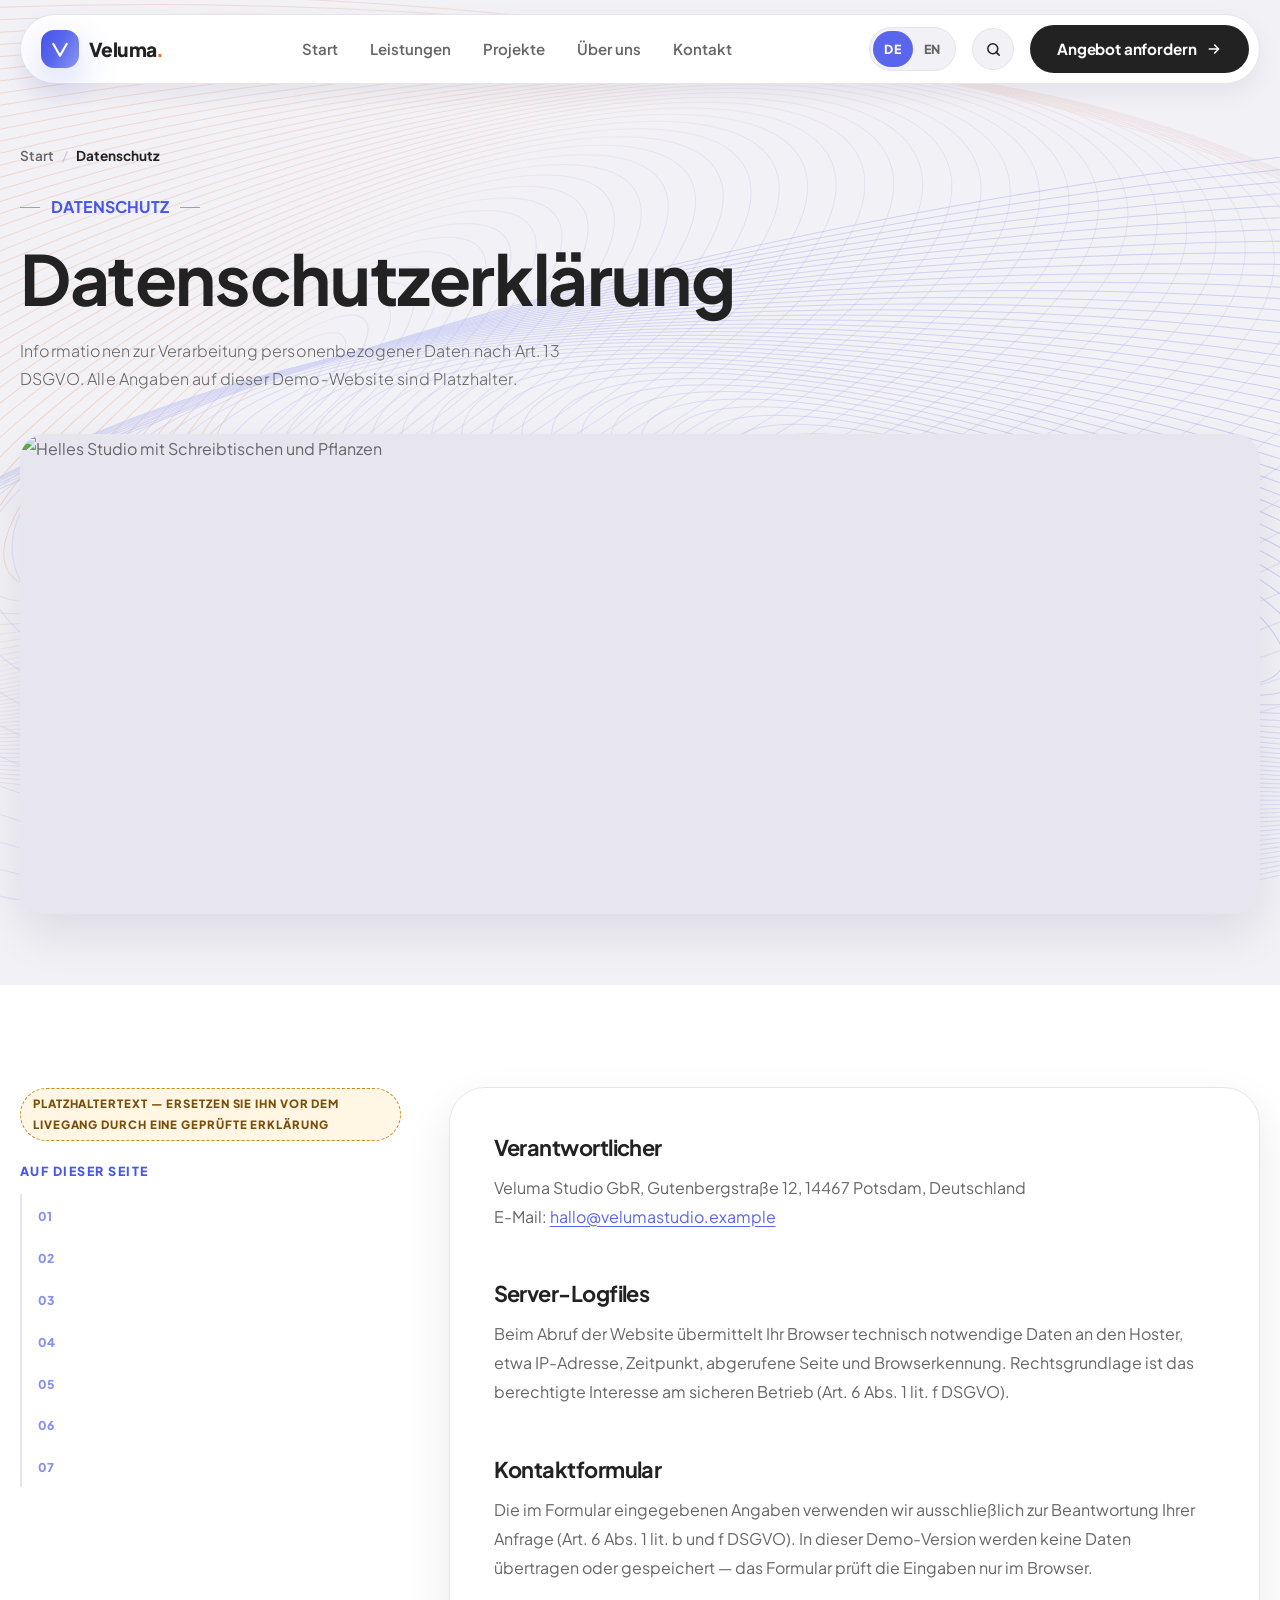
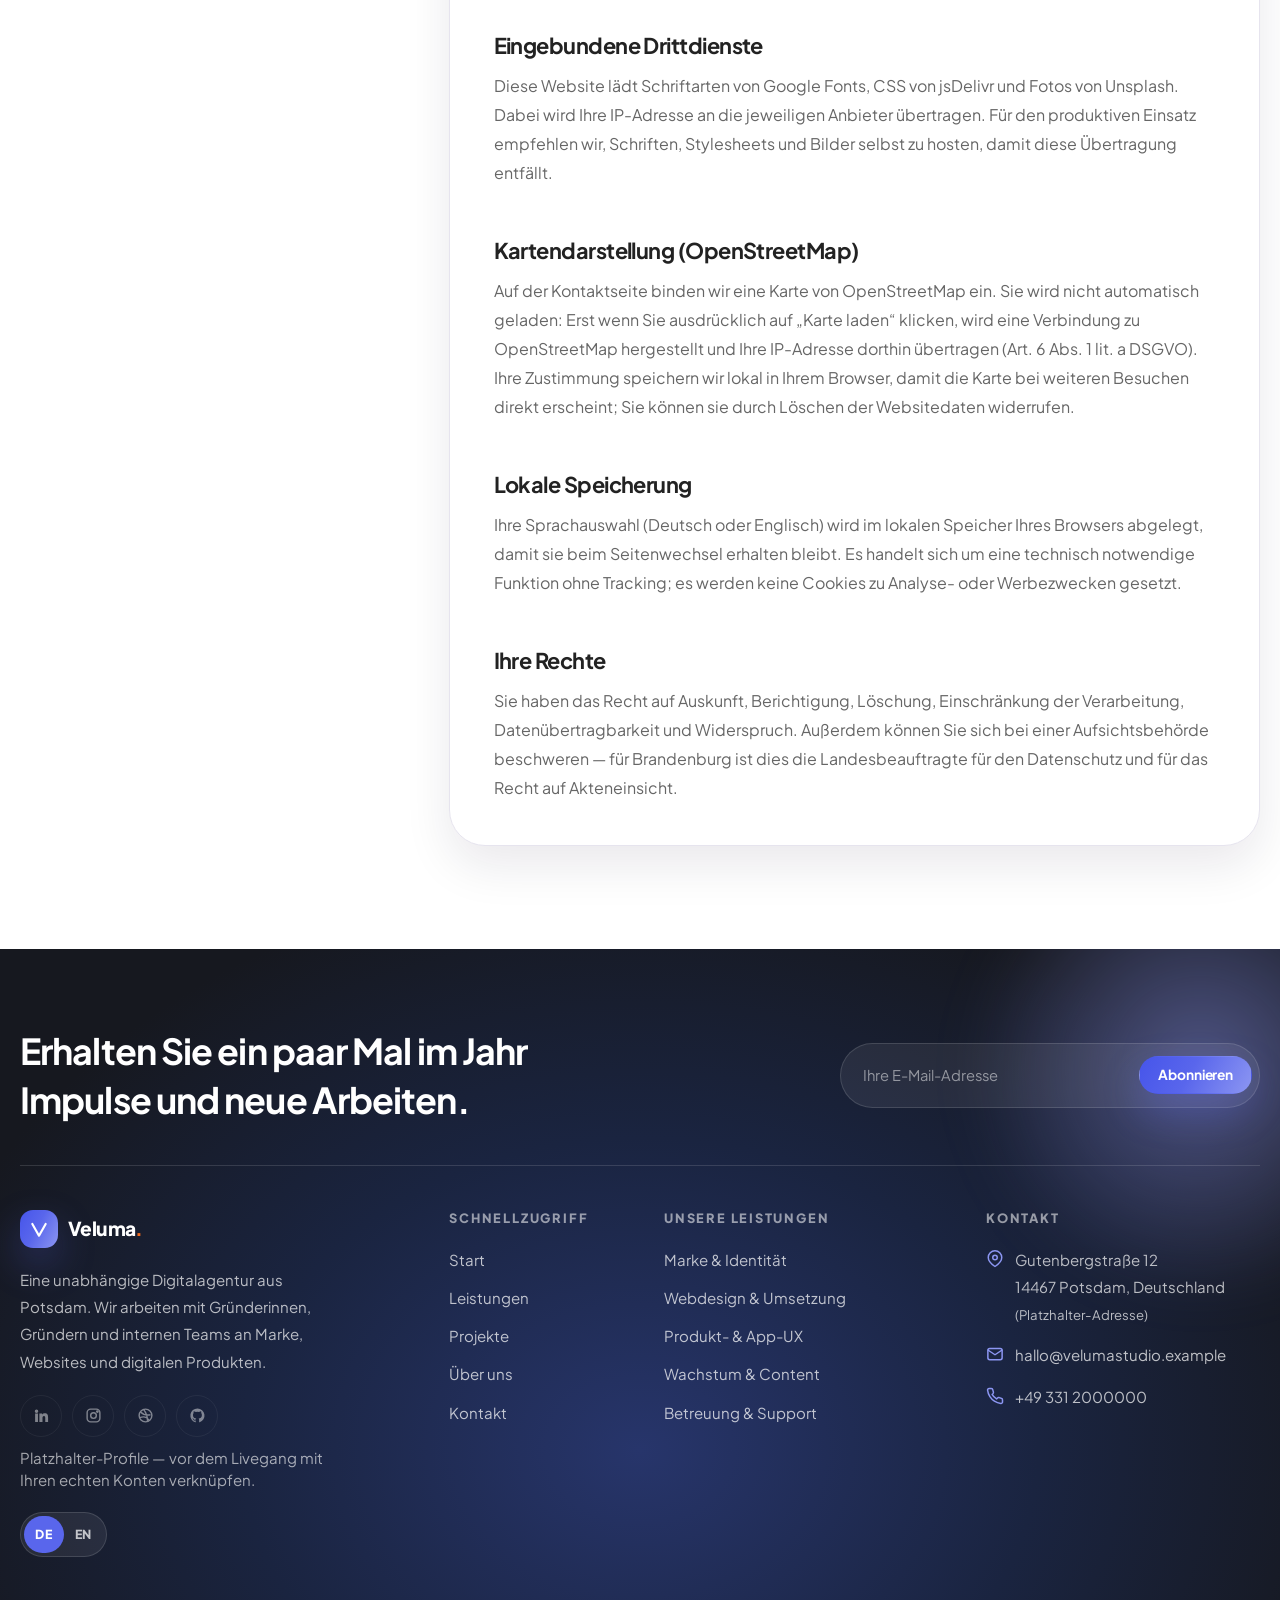
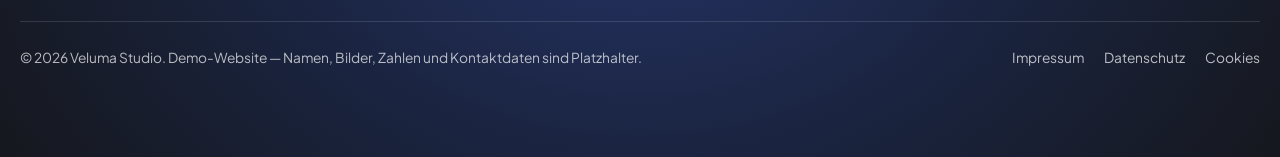
==== commit b40fa9b4: "Site-wide audit: fix interaction, a11y, layout and responsive defects Covers an ART (audit / repair " ====
--- a/datenschutz/index.html
+++ b/datenschutz/index.html
@@ -8,12 +8,35 @@
   <meta name="robots" content="noindex">
   <meta name="theme-color" content="#5966e8">
 
+  <link rel="canonical" href="https://shadaf266.github.io/Digitel-Agency/datenschutz/">
+
+  <!-- Social cards. og:image must be absolute and ~1200x630; these are the page's
+       own hero photograph re-cropped. Replace with self-hosted artwork for production. -->
+  <meta property="og:site_name" content="Veluma Studio">
+  <meta property="og:type" content="website">
+  <meta property="og:url" content="https://shadaf266.github.io/Digitel-Agency/datenschutz/">
+  <meta property="og:title" data-i18n-attr="content:pri.title" content="Datenschutzerklärung — Veluma Studio Potsdam">
+  <meta property="og:description" data-i18n-attr="content:pri.desc" content="Datenschutzerklärung von Veluma Studio, Potsdam: verarbeitete Daten, eingebundene Drittdienste und Ihre Rechte. Demo-Website mit Platzhalterangaben.">
+  <meta property="og:image" content="https://images.unsplash.com/photo-1521737604893-d14cc237f11d?auto=format&fit=crop&w=1200&h=630&q=80">
+  <meta property="og:image:width" content="1200">
+  <meta property="og:image:height" content="630">
+  <meta property="og:locale" content="de_DE">
+  <meta property="og:locale:alternate" content="en_GB">
+  <meta name="twitter:card" content="summary_large_image">
+  <meta name="twitter:title" data-i18n-attr="content:pri.title" content="Datenschutzerklärung — Veluma Studio Potsdam">
+  <meta name="twitter:description" data-i18n-attr="content:pri.desc" content="Datenschutzerklärung von Veluma Studio, Potsdam: verarbeitete Daten, eingebundene Drittdienste und Ihre Rechte. Demo-Website mit Platzhalterangaben.">
+  <meta name="twitter:image" content="https://images.unsplash.com/photo-1521737604893-d14cc237f11d?auto=format&fit=crop&w=1200&h=630&q=80">
+
+
   <link rel="preconnect" href="https://fonts.googleapis.com">
   <link rel="preconnect" href="https://fonts.gstatic.com" crossorigin>
   <link href="https://fonts.googleapis.com/css2?family=Playfair+Display:ital,wght@1,400;1,500&family=Plus+Jakarta+Sans:wght@400;500;600;700;800&display=swap" rel="stylesheet">
   <link href="https://cdn.jsdelivr.net/npm/bootstrap@5.3.3/dist/css/bootstrap.min.css" rel="stylesheet" integrity="sha384-QWTKZyjpPEjISv5WaRU9OFeRpok6YctnYmDr5pNlyT2bRjXh0JMhjY6hW+ALEwIH" crossorigin="anonymous">
   <link rel="stylesheet" href="../assets/css/styles.css">
   <link rel="icon" href="data:image/svg+xml,%3Csvg xmlns='http://www.w3.org/2000/svg' viewBox='0 0 100 100'%3E%3Crect width='100' height='100' rx='26' fill='%235966ec'/%3E%3Cpath d='M28 30l22 40 22-40' stroke='white' stroke-width='11' fill='none' stroke-linecap='round' stroke-linejoin='round'/%3E%3C/svg%3E">
+  <link rel="icon" href="../favicon.ico" sizes="32x32">
+  <link rel="apple-touch-icon" href="../assets/img/icon-180.png">
+  <link rel="manifest" href="../site.webmanifest">
 </head>
 <body>
 
@@ -32,7 +55,9 @@
       </a>
 
       <button class="nav-toggle" type="button" aria-expanded="false" aria-controls="primary-menu"
-              aria-label="Navigation öffnen" data-i18n-attr="aria-label:nav.menuOpen">
+              aria-label="Navigation öffnen"
+              data-label-open="Navigation öffnen" data-label-close="Navigation schließen"
+              data-i18n-attr="aria-label:nav.menuOpen,data-label-open:nav.menuOpen,data-label-close:nav.menuClose">
         <span aria-hidden="true"></span>
       </button>
 
@@ -70,10 +95,9 @@
 
 <main id="main">
 
-  <section class="page-hero page-hero--center" style="--hero-img:url('https://images.unsplash.com/photo-1521737604893-d14cc237f11d?auto=format&amp;fit=crop&amp;w=1800&amp;q=80');">
-    <span class="page-hero__watermark" aria-hidden="true" data-i18n="foot.privacy">Datenschutz</span>
-
-    <div class="shell shell--narrow page-hero__inner">
+  <section class="page-hero">
+
+    <div class="shell shell--wide page-hero__inner">
       <ol class="breadcrumb-x" aria-label="Sie sind hier" data-i18n-attr="aria-label:a11y.breadcrumb">
         <li><a href="../index.html" data-i18n="nav.home">Start</a></li>
         <li><span aria-current="page" data-i18n="foot.privacy">Datenschutz</span></li>
@@ -84,37 +108,65 @@
         Informationen zur Verarbeitung personenbezogener Daten nach Art. 13 DSGVO.
         Alle Angaben auf dieser Demo-Website sind Platzhalter.
       </p>
+
+      <div class="page-hero__banner">
+        <img src="https://images.unsplash.com/photo-1521737604893-d14cc237f11d?auto=format&amp;fit=crop&amp;w=1600&amp;q=80"
+             srcset="https://images.unsplash.com/photo-1521737604893-d14cc237f11d?auto=format&amp;fit=crop&amp;w=320&amp;q=80 320w, https://images.unsplash.com/photo-1521737604893-d14cc237f11d?auto=format&amp;fit=crop&amp;w=480&amp;q=80 480w, https://images.unsplash.com/photo-1521737604893-d14cc237f11d?auto=format&amp;fit=crop&amp;w=640&amp;q=80 640w, https://images.unsplash.com/photo-1521737604893-d14cc237f11d?auto=format&amp;fit=crop&amp;w=768&amp;q=80 768w, https://images.unsplash.com/photo-1521737604893-d14cc237f11d?auto=format&amp;fit=crop&amp;w=1024&amp;q=80 1024w, https://images.unsplash.com/photo-1521737604893-d14cc237f11d?auto=format&amp;fit=crop&amp;w=1280&amp;q=80 1280w, https://images.unsplash.com/photo-1521737604893-d14cc237f11d?auto=format&amp;fit=crop&amp;w=1600&amp;q=80 1600w"
+             sizes="(max-width: 991.98px) 94vw, min(1310px, 92vw)"
+             alt="Helles Studio mit Schreibtischen und Pflanzen" data-i18n-attr="alt:pri.heroImgAlt"
+             width="1600" height="620" fetchpriority="high">
+      </div>
     </div>
   </section>
 
   <section class="section section--white">
-    <div class="shell shell--narrow">
-      <p class="sample-tag reveal" style="margin-bottom:24px;" data-i18n="pri.sample">Platzhaltertext — ersetzen Sie ihn vor dem Livegang durch eine geprüfte Erklärung</p>
-
-      <div class="legal reveal">
-        <h2 data-i18n="pri.s1.h">Verantwortlicher</h2>
+    <div class="shell shell--wide">
+      <div class="row g-4 g-lg-5">
+
+        <div class="col-lg-4">
+          <aside class="legal-aside reveal" aria-labelledby="pri-toc-h">
+            <p class="sample-tag" style="margin-bottom:22px;" data-i18n="pri.sample">Platzhaltertext — ersetzen Sie ihn vor dem Livegang durch eine geprüfte Erklärung</p>
+            <h2 class="legal-toc__h" id="pri-toc-h" data-i18n="legal.onThisPage">Auf dieser Seite</h2>
+            <ol class="legal-toc">
+            <li><a href="#pri-s1" data-i18n="pri.s1.h"></a></li>
+            <li><a href="#pri-s2" data-i18n="pri.s2.h"></a></li>
+            <li><a href="#pri-s3" data-i18n="pri.s3.h"></a></li>
+            <li><a href="#pri-s4" data-i18n="pri.s4.h"></a></li>
+            <li><a href="#pri-s5" data-i18n="pri.s4b.h"></a></li>
+            <li><a href="#speicherung" data-i18n="pri.s5.h"></a></li>
+            <li><a href="#pri-s7" data-i18n="pri.s6.h"></a></li>
+            </ol>
+          </aside>
+        </div>
+
+        <div class="col-lg-8">
+          <div class="legal legal-card reveal" data-delay="80">
+        <h2 id="pri-s1" data-i18n="pri.s1.h">Verantwortlicher</h2>
         <p data-i18n-html="pri.s1.p">
           Veluma Studio GbR, Gutenbergstraße 12, 14467 Potsdam, Deutschland<br>
           E-Mail: <a href="mailto:hallo@velumastudio.example">hallo@velumastudio.example</a>
         </p>
 
-        <h2 data-i18n="pri.s2.h">Server-Logfiles</h2>
+        <h2 id="pri-s2" data-i18n="pri.s2.h">Server-Logfiles</h2>
         <p data-i18n="pri.s2.p">Beim Abruf der Website übermittelt Ihr Browser technisch notwendige Daten an den Hoster, etwa IP-Adresse, Zeitpunkt, abgerufene Seite und Browserkennung. Rechtsgrundlage ist das berechtigte Interesse am sicheren Betrieb (Art. 6 Abs. 1 lit. f DSGVO).</p>
 
-        <h2 data-i18n="pri.s3.h">Kontaktformular</h2>
+        <h2 id="pri-s3" data-i18n="pri.s3.h">Kontaktformular</h2>
         <p data-i18n="pri.s3.p">Die im Formular eingegebenen Angaben verwenden wir ausschließlich zur Beantwortung Ihrer Anfrage (Art. 6 Abs. 1 lit. b und f DSGVO). In dieser Demo-Version werden keine Daten übertragen oder gespeichert — das Formular prüft die Eingaben nur im Browser.</p>
 
-        <h2 data-i18n="pri.s4.h">Eingebundene Drittdienste</h2>
+        <h2 id="pri-s4" data-i18n="pri.s4.h">Eingebundene Drittdienste</h2>
         <p data-i18n="pri.s4.p">Diese Website lädt Schriftarten von Google Fonts, CSS von jsDelivr und Fotos von Unsplash. Dabei wird Ihre IP-Adresse an die jeweiligen Anbieter übertragen. Für den produktiven Einsatz empfehlen wir, Schriften, Stylesheets und Bilder selbst zu hosten, damit diese Übertragung entfällt.</p>
 
-        <h2 data-i18n="pri.s4b.h">Kartendarstellung (OpenStreetMap)</h2>
+        <h2 id="pri-s5" data-i18n="pri.s4b.h">Kartendarstellung (OpenStreetMap)</h2>
         <p data-i18n="pri.s4b.p">Auf der Kontaktseite binden wir eine Karte von OpenStreetMap ein. Sie wird nicht automatisch geladen: Erst wenn Sie ausdrücklich auf „Karte laden“ klicken, wird eine Verbindung zu OpenStreetMap hergestellt und Ihre IP-Adresse dorthin übertragen (Art. 6 Abs. 1 lit. a DSGVO). Ihre Zustimmung speichern wir lokal in Ihrem Browser, damit die Karte bei weiteren Besuchen direkt erscheint; Sie können sie durch Löschen der Websitedaten widerrufen.</p>
 
-        <h2 data-i18n="pri.s5.h">Lokale Speicherung</h2>
+        <h2 id="speicherung" data-i18n="pri.s5.h">Lokale Speicherung</h2>
         <p data-i18n="pri.s5.p">Ihre Sprachauswahl (Deutsch oder Englisch) wird im lokalen Speicher Ihres Browsers abgelegt, damit sie beim Seitenwechsel erhalten bleibt. Es handelt sich um eine technisch notwendige Funktion ohne Tracking; es werden keine Cookies zu Analyse- oder Werbezwecken gesetzt.</p>
 
-        <h2 data-i18n="pri.s6.h">Ihre Rechte</h2>
+        <h2 id="pri-s7" data-i18n="pri.s6.h">Ihre Rechte</h2>
         <p data-i18n="pri.s6.p">Sie haben das Recht auf Auskunft, Berichtigung, Löschung, Einschränkung der Verarbeitung, Datenübertragbarkeit und Widerspruch. Außerdem können Sie sich bei einer Aufsichtsbehörde beschweren — für Brandenburg ist dies die Landesbeauftragte für den Datenschutz und für das Recht auf Akteneinsicht.</p>
+          </div>
+        </div>
+
       </div>
     </div>
   </section>
@@ -128,12 +180,17 @@
   <div class="shell shell--wide site-footer__inner">
     <div class="footer-top">
       <h2 data-i18n="foot.newsletter">Erhalten Sie ein paar Mal im Jahr Impulse und neue Arbeiten.</h2>
-      <form class="subscribe" onsubmit="return false;">
+      <form class="subscribe" novalidate
+            data-msg-required="Bitte geben Sie Ihre E-Mail-Adresse ein."
+            data-msg-email="Bitte geben Sie eine gültige E-Mail-Adresse ein, zum Beispiel name@firma.de."
+            data-msg-success="Danke — dieses Demo-Frontend speichert noch keine Adressen; verbinden Sie das Feld vor dem Livegang mit Ihrem Verteiler."
+            data-i18n-attr="data-msg-required:sub.msg.required,data-msg-email:sub.msg.email,data-msg-success:sub.msg.success">
         <label class="visually-hidden" for="footer-email" data-i18n="foot.emailLabel">E-Mail-Adresse für Studio-Updates</label>
         <input type="email" id="footer-email" name="email" placeholder="Ihre E-Mail-Adresse"
                data-i18n-attr="placeholder:foot.emailPlaceholder" autocomplete="email">
         <button class="btn btn--gradient btn--sm" type="submit" data-i18n="foot.subscribe">Abonnieren</button>
       </form>
+      <p class="subscribe-status" role="status" aria-live="polite"></p>
     </div>
 
     <div class="row g-4 g-lg-5">
@@ -148,20 +205,25 @@
           Eine unabhängige Digitalagentur aus Potsdam. Wir arbeiten mit Gründerinnen, Gründern und
           internen Teams an Marke, Websites und digitalen Produkten.
         </p>
-        <div class="social-row">
-          <a href="#" aria-label="Veluma Studio auf LinkedIn">
+        <div class="social-row social-row--placeholder" aria-hidden="true">
+          <!-- Placeholder profiles. These are deliberately NOT links: the studio is
+               fictional, and an icon that links nowhere is worse than no icon.
+               To go live, swap each <span> back to <a href="https://…"> and give it
+               an aria-label; the styling already covers both. -->
+          <span class="social-row__ph" title="LinkedIn — Platzhalter" data-net="LinkedIn">
             <svg viewBox="0 0 24 24" fill="currentColor" aria-hidden="true"><path d="M4.98 3.5a2.5 2.5 0 1 1 0 5 2.5 2.5 0 0 1 0-5zM3 9h4v12H3zM9 9h3.8v1.7h.05A4.2 4.2 0 0 1 16.6 8.7c4 0 4.7 2.6 4.7 6V21h-4v-5.4c0-1.3 0-3-1.8-3s-2.1 1.4-2.1 2.9V21H9z"/></svg>
-          </a>
-          <a href="#" aria-label="Veluma Studio auf Instagram">
+          </span>
+          <span class="social-row__ph" title="Instagram — Platzhalter" data-net="Instagram">
             <svg viewBox="0 0 24 24" fill="none" stroke="currentColor" stroke-width="2" aria-hidden="true"><rect x="3" y="3" width="18" height="18" rx="5"/><circle cx="12" cy="12" r="4"/><circle cx="17.5" cy="6.5" r="1" fill="currentColor"/></svg>
-          </a>
-          <a href="#" aria-label="Veluma Studio auf Dribbble">
+          </span>
+          <span class="social-row__ph" title="Dribbble — Platzhalter" data-net="Dribbble">
             <svg viewBox="0 0 24 24" fill="none" stroke="currentColor" stroke-width="2" aria-hidden="true"><circle cx="12" cy="12" r="9"/><path d="M5 7c4 4 9 5 14 4M4 15c5-2 10-1 13 4M9 3c4 5 6 11 6 18"/></svg>
-          </a>
-          <a href="#" aria-label="Veluma Studio auf GitHub">
+          </span>
+          <span class="social-row__ph" title="GitHub — Platzhalter" data-net="GitHub">
             <svg viewBox="0 0 24 24" fill="currentColor" aria-hidden="true"><path d="M12 2a10 10 0 0 0-3.2 19.5c.5.1.7-.2.7-.5v-1.8c-2.8.6-3.4-1.3-3.4-1.3-.4-1.2-1.1-1.5-1.1-1.5-.9-.6.1-.6.1-.6 1 .1 1.5 1 1.5 1 .9 1.6 2.4 1.1 3 .9.1-.7.4-1.1.6-1.4-2.2-.3-4.6-1.1-4.6-5 0-1.1.4-2 1-2.7-.1-.3-.4-1.3.1-2.7 0 0 .8-.3 2.7 1a9.4 9.4 0 0 1 5 0c1.9-1.3 2.7-1 2.7-1 .5 1.4.2 2.4.1 2.7.6.7 1 1.6 1 2.7 0 3.9-2.4 4.7-4.6 5 .4.3.7.9.7 1.9v2.8c0 .3.2.6.7.5A10 10 0 0 0 12 2z"/></svg>
-          </a>
+          </span>
         </div>
+        <p class="social-row__note" data-i18n="foot.socialNote">Platzhalter-Profile — vor dem Livegang mit Ihren echten Konten verknüpfen.</p>
         <div class="lang" role="group" aria-label="Sprache wählen" data-i18n-attr="aria-label:nav.lang" style="margin-top:20px;">
           <button type="button" data-lang-btn="de" aria-pressed="true" lang="de">DE</button>
           <button type="button" data-lang-btn="en" aria-pressed="false" lang="en">EN</button>
@@ -214,11 +276,186 @@
       <ul>
         <li><a href="../impressum/index.html" data-i18n="foot.imprint">Impressum</a></li>
         <li><a href="../datenschutz/index.html" data-i18n="foot.privacy">Datenschutz</a></li>
-        <li><a href="#" data-i18n="foot.cookies">Cookies</a></li>
+        <li><a href="../datenschutz/index.html#speicherung" data-i18n="foot.cookies">Cookies</a></li>
       </ul>
     </div>
   </div>
 </footer>
+
+<!-- Site search. The index is real markup, so i18n.js translates every entry
+     exactly like the rest of the page and nothing can drift out of sync; main.js
+     only filters the list. Hidden until opened, and inert while hidden. -->
+<div class="search-panel" id="site-search" hidden>
+  <div class="search-panel__sheet" role="dialog" aria-modal="true" aria-labelledby="search-title">
+    <h2 class="visually-hidden" id="search-title" data-i18n="search.title">Website durchsuchen</h2>
+
+    <div class="search-field">
+      <svg class="search-field__ico" viewBox="0 0 24 24" fill="none" stroke="currentColor" stroke-width="2.2" stroke-linecap="round" stroke-linejoin="round" aria-hidden="true"><circle cx="11" cy="11" r="7"/><path d="M20 20l-4.3-4.3"/></svg>
+      <input class="search-field__input" type="search" id="search-input" autocomplete="off"
+             aria-labelledby="search-title"
+             placeholder="Seite oder Abschnitt suchen …" aria-describedby="search-count"
+             data-i18n-attr="placeholder:search.ph">
+      <button class="search-field__close" type="button" aria-label="Suche schließen" data-i18n-attr="aria-label:search.close">
+        <svg viewBox="0 0 24 24" fill="none" stroke="currentColor" stroke-width="2.4" stroke-linecap="round" stroke-linejoin="round" aria-hidden="true"><path d="M6 6l12 12M18 6L6 18"/></svg>
+      </button>
+    </div>
+
+    <p class="visually-hidden" id="search-count" role="status" aria-live="polite"></p>
+
+    <ul class="search-results" id="search-results"
+        data-count-one="{n} Treffer" data-count-many="{n} Treffer"
+        data-i18n-attr="data-count-one:search.countOne,data-count-many:search.countMany">
+      <li class="search-item">
+        <a href="../index.html">
+          <span class="search-item__t" data-i18n="nav.home">Start</span>
+          <span class="search-item__g" data-i18n="search.g.page">Seite</span>
+        </a>
+      </li>
+      <li class="search-item">
+        <a href="../leistungen/index.html">
+          <span class="search-item__t" data-i18n="nav.services">Leistungen</span>
+          <span class="search-item__g" data-i18n="search.g.page">Seite</span>
+        </a>
+      </li>
+      <li class="search-item">
+        <a href="../projekte/index.html">
+          <span class="search-item__t" data-i18n="nav.projects">Projekte</span>
+          <span class="search-item__g" data-i18n="search.g.page">Seite</span>
+        </a>
+      </li>
+      <li class="search-item">
+        <a href="../ueber-uns/index.html">
+          <span class="search-item__t" data-i18n="nav.about">Über uns</span>
+          <span class="search-item__g" data-i18n="search.g.page">Seite</span>
+        </a>
+      </li>
+      <li class="search-item">
+        <a href="../kontakt/index.html">
+          <span class="search-item__t" data-i18n="nav.contact">Kontakt</span>
+          <span class="search-item__g" data-i18n="search.g.page">Seite</span>
+        </a>
+      </li>
+      <li class="search-item">
+        <a href="../impressum/index.html">
+          <span class="search-item__t" data-i18n="foot.imprint">Impressum</span>
+          <span class="search-item__g" data-i18n="search.g.legal">Rechtliches</span>
+        </a>
+      </li>
+      <li class="search-item">
+        <a href="../datenschutz/index.html">
+          <span class="search-item__t" data-i18n="foot.privacy">Datenschutz</span>
+          <span class="search-item__g" data-i18n="search.g.legal">Rechtliches</span>
+        </a>
+      </li>
+      <li class="search-item">
+        <a href="../leistungen/index.html#marke">
+          <span class="search-item__t" data-i18n="foot.srv.brand">Marke &amp; Identität</span>
+          <span class="search-item__g" data-i18n="search.g.service">Leistung</span>
+        </a>
+      </li>
+      <li class="search-item">
+        <a href="../leistungen/index.html#web">
+          <span class="search-item__t" data-i18n="foot.srv.web">Webdesign &amp; Umsetzung</span>
+          <span class="search-item__g" data-i18n="search.g.service">Leistung</span>
+        </a>
+      </li>
+      <li class="search-item">
+        <a href="../leistungen/index.html#produkt">
+          <span class="search-item__t" data-i18n="foot.srv.product">Produkt- &amp; App-UX</span>
+          <span class="search-item__g" data-i18n="search.g.service">Leistung</span>
+        </a>
+      </li>
+      <li class="search-item">
+        <a href="../leistungen/index.html#wachstum">
+          <span class="search-item__t" data-i18n="foot.srv.growth">Wachstum &amp; Content</span>
+          <span class="search-item__g" data-i18n="search.g.service">Leistung</span>
+        </a>
+      </li>
+      <li class="search-item">
+        <a href="../leistungen/index.html#betreuung">
+          <span class="search-item__t" data-i18n="foot.srv.care">Betreuung &amp; Support</span>
+          <span class="search-item__g" data-i18n="search.g.service">Leistung</span>
+        </a>
+      </li>
+      <li class="search-item">
+        <a href="../leistungen/index.html#plans-heading">
+          <span class="search-item__t" data-i18n="search.i.pricing">Preise und Pakete</span>
+          <span class="search-item__g" data-i18n="search.g.service">Leistung</span>
+        </a>
+      </li>
+      <li class="search-item">
+        <a href="../leistungen/index.html#process2-heading">
+          <span class="search-item__t" data-i18n="search.i.process">Arbeitsweise in vier Phasen</span>
+          <span class="search-item__g" data-i18n="search.g.service">Leistung</span>
+        </a>
+      </li>
+      <li class="search-item">
+        <a href="../projekte/index.html#grid-heading">
+          <span class="search-item__t" data-i18n="search.i.allWork">Projektübersicht</span>
+          <span class="search-item__g" data-i18n="search.g.work">Arbeiten</span>
+        </a>
+      </li>
+      <li class="search-item">
+        <a href="../projekte/index.html#nordlicht">
+          <span class="search-item__t" data-i18n="search.i.caseBrand">Fallstudie: Markenauftritt</span>
+          <span class="search-item__g" data-i18n="search.g.work">Arbeiten</span>
+        </a>
+      </li>
+      <li class="search-item">
+        <a href="../projekte/index.html#fernblick">
+          <span class="search-item__t" data-i18n="search.i.caseWeb">Fallstudie: Web-Plattform</span>
+          <span class="search-item__g" data-i18n="search.g.work">Arbeiten</span>
+        </a>
+      </li>
+      <li class="search-item">
+        <a href="../projekte/index.html#kiezgut">
+          <span class="search-item__t" data-i18n="search.i.caseShop">Fallstudie: E-Commerce</span>
+          <span class="search-item__g" data-i18n="search.g.work">Arbeiten</span>
+        </a>
+      </li>
+      <li class="search-item">
+        <a href="../ueber-uns/index.html#team-heading">
+          <span class="search-item__t" data-i18n="search.i.team">Das Team</span>
+          <span class="search-item__g" data-i18n="search.g.studio">Studio</span>
+        </a>
+      </li>
+      <li class="search-item">
+        <a href="../ueber-uns/index.html#values-heading">
+          <span class="search-item__t" data-i18n="search.i.values">Werte und Arbeitsweise</span>
+          <span class="search-item__g" data-i18n="search.g.studio">Studio</span>
+        </a>
+      </li>
+      <li class="search-item">
+        <a href="../ueber-uns/index.html#milestones-heading">
+          <span class="search-item__t" data-i18n="search.i.story">Geschichte des Studios</span>
+          <span class="search-item__g" data-i18n="search.g.studio">Studio</span>
+        </a>
+      </li>
+      <li class="search-item">
+        <a href="../kontakt/index.html#contact-form">
+          <span class="search-item__t" data-i18n="search.i.enquiry">Projektanfrage senden</span>
+          <span class="search-item__g" data-i18n="search.g.contact">Kontakt</span>
+        </a>
+      </li>
+      <li class="search-item">
+        <a href="../kontakt/index.html#faq-heading">
+          <span class="search-item__t" data-i18n="search.i.faq">Häufige Fragen</span>
+          <span class="search-item__g" data-i18n="search.g.contact">Kontakt</span>
+        </a>
+      </li>
+      <li class="search-item">
+        <a href="../kontakt/index.html#where-heading">
+          <span class="search-item__t" data-i18n="search.i.visit">Anfahrt und Adresse</span>
+          <span class="search-item__g" data-i18n="search.g.contact">Kontakt</span>
+        </a>
+      </li>
+    </ul>
+
+    <p class="search-empty" id="search-empty" hidden data-i18n="search.empty">
+      Keine Treffer. Versuchen Sie einen anderen Begriff — etwa „Preise“, „Team“ oder „Kontakt“.
+    </p>
+  </div>
+</div>
 
 <button class="to-top" type="button" aria-label="Nach oben" data-i18n-attr="aria-label:a11y.toTop">
   <svg viewBox="0 0 24 24" fill="none" stroke="currentColor" stroke-width="2.4" stroke-linecap="round" stroke-linejoin="round" aria-hidden="true"><path d="M12 19V5M6 11l6-6 6 6"/></svg>
--- a/assets/css/styles.css
+++ b/assets/css/styles.css
@@ -25,7 +25,10 @@
   --c-purple:      #5966ec;   /* primary */
   --c-purple-600:  #4655ea;   /* primary, pressed */
   --c-purple-100:  #e6e8fd;   /* primary tint */
-  --c-pink:        #f46a1c;   /* secondary accent */
+  --c-pink:        #f46a1c;   /* secondary accent — large type, fills, icons */
+  --c-pink-600:    #c75209;   /* secondary accent for small text: 4.53:1 on #fff,
+                                 so the required-field marker clears AA as text
+                                 rather than only as a 3:1 graphical indicator */
   --c-pink-100:    #fbe7d8;   /* secondary tint */
   --c-violet:      #8c96f2;
   --c-lime:        #d9f45f;
@@ -43,6 +46,17 @@
   --c-lav-deep:    #e7e6ee;
   --c-cream:       #f8f6f1;
   --c-mint:        #edf6cf;
+
+  /* Pastel tile tints. Single source of truth: the .tint-* classes AND the
+     nth-child cycles on the project and team grids both read these, so a card
+     can no longer be tinted with a value that was never contrast-checked.
+     Every tint clears 4.5:1 against both --c-muted and --c-purple-600. */
+  --tint-mint:     #edf6cf;
+  --tint-blush:    #f1e5ee;
+  --tint-peach:    #fbe7d8;
+  --tint-lav:      #e6e8fd;
+  --tint-sky:      #e2e9f5;
+  --tint-lemon:    #f2f1f6;
   --c-dark:        #16181f;
   --c-dark-2:      #16243e;
   --c-dark-line:   rgba(255, 255, 255, .13);
@@ -85,6 +99,14 @@
 *::after { box-sizing: border-box; }
 
 html { scroll-behavior: smooth; }
+
+/* The header is sticky, so anything reached through a #hash would otherwise
+   land underneath it — the heading you jumped to was the one bit you could not
+   read. Fourteen anchors carried an inline scroll-margin-top and the other
+   twenty-odd (#main, #contact-form, every *-heading) had none. One rule covers
+   them all, at roughly the stuck header's height plus breathing room. */
+:target { scroll-margin-top: 104px; }
+@media (max-width: 991.98px) { :target { scroll-margin-top: 88px; } }
 
 body {
   margin: 0;
@@ -213,7 +235,6 @@
   padding-inline: 20px;
 }
 .shell--wide { max-width: var(--shell-wide); }
-.shell--narrow { max-width: 860px; }
 
 .section {
   position: relative;
@@ -584,6 +605,9 @@
 }
 .nav-link {
   display: block;
+  /* "Über uns" wrapped onto two lines at 992-1024px, making the header taller
+     than at any other width. Nav labels must stay on one line. */
+  white-space: nowrap;
   padding: 10px 15px;
   border-radius: var(--r-pill);
   color: var(--c-ink-soft);
@@ -770,77 +794,67 @@
 }
 .float-card__icon svg { width: 20px; height: 20px; }
 
-/* Page hero (inner pages) — reference `.page-title`: a cover photograph behind
-   a #131313 / 70% scrim, centred white type, 240px/120px padding. */
+/* Page hero (inner pages).
+   This used to be the reference `.page-title`: a cover photograph behind a
+   #131313/78% scrim with centred white type. Next to the home page — light
+   lavender canvas, 98px left-aligned #222 display type, photo carried in a
+   rounded banner *below* the headline — it read as a different website, because
+   all three primary signals flipped at once: light to dark, left to centre,
+   98px to 64px. The inner heroes now speak the home page's language and the
+   cover photograph has moved into `.page-hero__banner`, so every page sits on
+   one canvas, one alignment and one type scale. */
 .page-hero {
   position: relative;
   overflow: hidden;
-  text-align: center;
-  padding-block: clamp(118px, 14vw, 240px) clamp(68px, 9vw, 120px);
-  background: var(--hero-img, none) center / cover no-repeat, var(--c-dark);
-}
-.page-hero::before {
-  content: "";
-  position: absolute;
-  inset: 0;
-  background: #131313;
-  /* reference uses .7; .78 keeps the 16px lead above 4.5:1 on brighter photos */
-  opacity: .78;
+  text-align: left;
+  padding-block: clamp(30px, 3.6vw, 58px) clamp(44px, 5.5vw, 80px);
 }
 .page-hero__inner { position: relative; z-index: 2; }
 
 .page-hero h1 {
-  color: #fff;
-  font-size: clamp(38px, 5vw, 64px);
-  line-height: 1.2;
-  margin-bottom: 17px;
-}
-.page-hero .accent-serif { color: #fff; }
+  color: var(--c-ink);
+  /* One step below the home page's clamp(50px, 6.8vw, 110px): an inner page
+     should sit under the front door, not shout over it. */
+  font-size: clamp(36px, 5.4vw, 76px);
+  line-height: 1.18;
+  letter-spacing: -.02em;
+  margin-bottom: 18px;
+  max-width: 17ch;
+}
+.page-hero .accent-serif { color: var(--c-purple-600); }
 .page-hero p,
 .page-hero .lead {
-  max-width: 520px;
-  margin-inline: auto;
-  color: rgba(255, 255, 255, .88);
+  max-width: 560px;
+  margin-inline: 0;
+  color: var(--c-ink-soft);
   font-size: 16px;
-  line-height: 26px;
-  letter-spacing: .05em;
-}
-.page-hero .label { color: #fff; }
-.page-hero .label::before,
-.page-hero .label::after { opacity: .7; }
-.page-hero .sample-tag {
-  margin-inline: auto;
-  max-width: none;
-  padding: 7px 16px;
-  line-height: 1.5;
-  letter-spacing: .08em;
-}
-
-.page-hero .breadcrumb-x { justify-content: center; color: rgba(255, 255, 255, .75); }
-.page-hero .breadcrumb-x a { color: rgba(255, 255, 255, .75); }
-.page-hero .breadcrumb-x a:hover { color: #fff; }
-.page-hero .breadcrumb-x [aria-current="page"] { color: #fff; }
-.page-hero .breadcrumb-x li + li::before { color: rgba(255, 255, 255, .4); }
-
-/* Oversized translucent page name, as in the reference */
-.page-hero__watermark {
-  position: absolute;
-  left: 0;
-  right: 0;
-  bottom: -.14em;
-  z-index: 1;
-  font-family: var(--f-serif);
-  font-style: normal;
-  font-weight: 700;
-  font-size: clamp(88px, 16vw, 216px);
-  line-height: 1;
-  text-align: center;
-  text-transform: uppercase;
-  color: rgba(255, 255, 255, .1);
-  pointer-events: none;
-  -webkit-user-select: none;
-  user-select: none;
-}
+  line-height: 28px;
+  letter-spacing: .01em;
+}
+.page-hero .label { color: var(--c-purple-600); }
+/* `.page-hero p` out-ranks `.sample-tag`, so the badge has to be told its own
+   colour back. #7a4e07 on #fff6e3 is 7.4:1. */
+.page-hero .sample-tag { color: #7a4e07; margin-inline: 0; }
+
+/* The cover photograph in the home page banner's clothes: same radius family
+   and wide crop, without the notch (there is no stat card to make room for). */
+.page-hero__banner {
+  position: relative;
+  z-index: 2;
+  margin-top: clamp(26px, 3.2vw, 46px);
+  border-radius: clamp(20px, 2vw, 30px);
+  overflow: hidden;
+  aspect-ratio: 16 / 6.2;
+  background: var(--c-lav-deep);
+  box-shadow: var(--sh-md);
+}
+.page-hero__banner img { display: block; width: 100%; height: 100%; object-fit: cover; }
+
+@media (max-width: 575.98px) {
+  .page-hero h1 { max-width: none; }
+  .page-hero__banner { aspect-ratio: 16 / 9; }
+}
+
 
 .breadcrumb-x {
   display: flex;
@@ -858,7 +872,6 @@
 .breadcrumb-x a { color: var(--c-muted); font-weight: 600; }
 .breadcrumb-x a:hover { color: var(--c-purple); }
 .breadcrumb-x [aria-current="page"] { color: var(--c-ink); font-weight: 700; }
-.page-hero--center .breadcrumb-x { justify-content: center; }
 
 /* ---------- 08. Cards ----------------------------------------------------- */
 .card-x {
@@ -1150,7 +1163,11 @@
   width: max-content;
   animation: marquee 28s linear infinite;
 }
-.marquee:hover .marquee__track { animation-play-state: paused; }
+/* Hover is not available on touch and does nothing for a keyboard user, so the
+   strip also stops when focus lands anywhere inside it. prefers-reduced-motion
+   halts it outright further down. */
+.marquee:hover .marquee__track,
+.marquee:focus-within .marquee__track { animation-play-state: paused; }
 .marquee__item {
   display: inline-flex;
   align-items: center;
@@ -1177,11 +1194,18 @@
   background: var(--c-lav-deep);
 }
 .split-media img { width: 100%; height: 100%; object-fit: cover; aspect-ratio: 4 / 3.2; }
-.split-media--round { border-radius: var(--r-xl) var(--r-xl) 120px var(--r-xl); }
-
+/* The scoop scales with the image. A flat 120px ate almost half the bottom edge
+   of a 284px-wide image at 320px, and still caught the caption badge there. */
+.split-media--round { border-radius: var(--r-xl) var(--r-xl) clamp(56px, 11vw, 120px) var(--r-xl); }
+
+/* Bottom-LEFT on purpose. `.split-media--round` scoops 120px out of the
+   bottom-right corner and the container clips to it, so a badge pinned 18px
+   into that corner had its own corner sitting 144px from the curve's centre —
+   24px outside a 120px radius — and the card came back with a slice cut off it.
+   The other three corners are --r-xl, which a 18px inset clears comfortably. */
 .media-badge {
   position: absolute;
-  right: 18px;
+  left: 18px;
   bottom: 18px;
   background: rgba(255, 255, 255, .94);
   -webkit-backdrop-filter: blur(8px);
@@ -1189,10 +1213,10 @@
   border-radius: var(--r-md);
   padding: 14px 18px;
   box-shadow: var(--sh-md);
-  max-width: 240px;
-}
-.media-badge strong { display: block; color: var(--c-ink); font-size: .96rem; }
-.media-badge p { margin: 0; font-size: .8rem; color: var(--c-muted); }
+  max-width: min(240px, calc(100% - 36px));
+}
+.media-badge strong { display: block; color: var(--c-ink); font-size: .96rem; line-height: 1.35; }
+.media-badge p { margin: 2px 0 0; font-size: .8rem; line-height: 1.45; color: var(--c-muted); }
 
 /* Process */
 .process-step {
@@ -1296,7 +1320,15 @@
   cursor: pointer;
   transition: width .25s ease, background .25s ease;
 }
-.slider-dot[aria-selected="true"] { width: 28px; border-radius: var(--r-pill); background: var(--g-brand); }
+.slider-dot[aria-current="true"] { width: 28px; border-radius: var(--r-pill); background: var(--g-brand); }
+
+/* Pause / resume for the auto-rotating quotes (WCAG 2.2.2). One button, two
+   icons; the class decides which one shows. */
+.slider-play__play { display: none; }
+.slider-play.is-paused .slider-play__pause { display: none; }
+.slider-play.is-paused .slider-play__play { display: block; }
+.slider-play svg { width: 15px; height: 15px; }
+.slider-play[hidden] { display: none; }
 /* Touch target: the visible dot stays 10px, the tappable area is >=24px (WCAG 2.5.8).
    26px wide keeps neighbouring hit areas from overlapping at the 8px gap. */
 .slider-dot { position: relative; }
@@ -1444,10 +1476,15 @@
 }
 .acc__sign::before { width: 13px; height: 2px; }
 .acc__sign::after  { width: 2px; height: 13px; }
-.acc__btn[aria-expanded="true"] .acc__sign { background: var(--g-brand); border-color: transparent; }
-.acc__btn[aria-expanded="true"] .acc__sign::before,
-.acc__btn[aria-expanded="true"] .acc__sign::after { background: #fff; }
-.acc__btn[aria-expanded="true"] .acc__sign::after { opacity: 0; }
+/* Keyed to the open state itself rather than to `.acc__btn`, which did not match
+   the home page's `.macc__btn` — the plus there never lost its upright stroke, so
+   an open panel still showed a + and looked shut. `.acc__sign` only ever sits
+   inside an accordion trigger, so matching on aria-expanded alone is safe and
+   covers every variant. */
+[aria-expanded="true"] .acc__sign { background: var(--g-brand); border-color: transparent; }
+[aria-expanded="true"] .acc__sign::before,
+[aria-expanded="true"] .acc__sign::after { background: #fff; }
+[aria-expanded="true"] .acc__sign::after { opacity: 0; }
 .acc__panel {
   display: grid;
   grid-template-rows: 0fr;
@@ -1498,6 +1535,17 @@
 }
 .is-hidden { display: none !important; }
 
+.filter-empty {
+  margin: 8px 0 0;
+  padding: 26px 28px;
+  border: 1px dashed var(--c-line);
+  border-radius: var(--r-lg);
+  background: var(--c-white);
+  color: var(--c-muted);
+  text-align: center;
+}
+.filter-empty[hidden] { display: none; }
+
 /* ---------- 12. Forms ----------------------------------------------------- */
 .form-card {
   background: #fff;
@@ -1506,6 +1554,20 @@
   padding: clamp(26px, 3.4vw, 44px);
   box-shadow: var(--sh-md);
 }
+/* A card header, not a section title. This inherited the global h2 scale and
+   rendered at 49px — the same size as "How to find the studio", which titles a
+   whole section — so it shouted over the eight fields it was labelling and
+   crowded the 69px page h1 above it. */
+.form-card h2 {
+  font-size: clamp(26px, 2.4vw, 32px);
+  line-height: 1.25;
+  margin-bottom: 10px;
+}
+.form-card > p:first-of-type { margin-bottom: 26px; }
+
+/* The submit is the primary action and was 48px tall against 57px fields, so
+   the one control you must press was the smallest thing in the form. */
+#contact-form button[type="submit"] { min-height: 57px; }
 
 .field { margin-bottom: 20px; }
 
@@ -1516,14 +1578,25 @@
   color: var(--c-ink);
   margin-bottom: 8px;
 }
-.field-label .req { color: var(--c-pink); margin-left: 2px; }
+.field-label .req { color: var(--c-pink-600); margin-left: 2px; }
+
+/* Helper text sits BELOW the control, not inside the label.
+   While it lived in the label, a field with a hint had a 51px label and its
+   neighbour without one had 26px, so the two inputs in a row started at
+   different heights — 25px apart at 1280px and 48px at 992px, where the hint
+   wrapped to a second line. Every label is now a single line, so controls in a
+   row always align, and the helper and error messages read as one group under
+   the field. */
 .field-hint {
   display: block;
   font-size: .8rem;
+  line-height: 1.45;
   color: var(--c-muted);
   font-weight: 500;
-  margin-top: 2px;
-}
+  margin-top: 7px;
+}
+/* An error supersedes the hint — showing both says the same thing twice. */
+.field.has-error .field-hint { display: none; }
 
 .input,
 .select,
@@ -1644,7 +1717,8 @@
 .footer-about p { font-size: .94rem; max-width: 330px; }
 
 .social-row { display: flex; gap: 10px; margin-top: 20px; }
-.social-row a {
+.social-row a,
+.social-row__ph {
   display: grid;
   place-items: center;
   width: 42px;
@@ -1657,6 +1731,22 @@
 .social-row a:hover { background: var(--c-purple); border-color: var(--c-purple); transform: translateY(-3px); }
 .social-row svg { width: 17px; height: 17px; }
 
+/* Placeholder profiles: the studio is fictional, so these are spans rather than
+   links that go nowhere. Dimmed and cursor-default so they do not read as
+   clickable, and skipped by assistive tech — the note underneath carries the
+   meaning. Swapping a <span> for an <a href> is all that is needed to go live. */
+.social-row--placeholder .social-row__ph {
+  opacity: .45;
+  cursor: default;
+}
+.social-row__note {
+  margin: 10px 0 0;
+  font-size: .78rem;
+  line-height: 1.5;
+  color: rgba(255, 255, 255, .62);   /* 6.0:1 on the footer */
+  max-width: 34ch;
+}
+
 .footer-contact { list-style: none; padding: 0; margin: 0; }
 .footer-contact li {
   display: flex;
@@ -1664,11 +1754,19 @@
   margin-bottom: 14px;
   font-size: .94rem;
 }
+/* A flex item defaults to min-width:auto and so refuses to shrink below its
+   content. The placeholder address has no break opportunity, so at 1024px it
+   pushed 13px past the footer column and broke the gutter alignment. */
+.footer-contact li > :not(svg) { min-width: 0; overflow-wrap: anywhere; }
 .footer-contact svg { width: 18px; height: 18px; color: var(--c-violet); flex: none; margin-top: .25rem; }
 
 .footer-bottom {
   margin-top: clamp(40px, 5vw, 64px);
-  padding: 24px 0;
+  /* The back-to-top button is fixed at right:22px/bottom:22px and is 50px
+     across, so it sat directly on top of the legal links in this row — the
+     Cookies link could not be clicked at all, elementFromPoint returned the
+     button. Reserving the button's footprint keeps the row clickable. */
+  padding: 24px 0 calc(22px + 50px + 14px);
   border-top: 1px solid var(--c-dark-line);
   display: flex;
   flex-wrap: wrap;
@@ -1717,13 +1815,18 @@
    media accordion, meters, people row, article rows, subscribe field.
    ========================================================================== */
 
-/* --- Pastel surface tints --- */
-.tint-mint  { background: #edf6cf; }
-.tint-blush { background: #e9dde6; }
-.tint-peach { background: #fbe7d8; }
-.tint-lav   { background: #e6e8fd; }
-.tint-sky   { background: #dfe6f2; }
-.tint-lemon { background: #f2f1f6; }
+/* --- Pastel surface tints ---
+   Every tint carries 13-14px body copy (--c-muted #666) and an uppercase role
+   label (--c-purple-600 #4655ea), so each one has to clear 4.5:1 against BOTH.
+   Measured: blush #e9dde6 gave 4.36/4.26 and sky #dfe6f2 gave 4.58/4.47 — both
+   under AA. Lightened just enough to pass while keeping the same hue family;
+   the others already cleared and are untouched. */
+.tint-mint  { background: var(--tint-mint); }   /* #666 5.11  #4655ea 4.99 */
+.tint-blush { background: var(--tint-blush); }  /* #666 4.70  #4655ea 4.58 (was #e9dde6) */
+.tint-peach { background: var(--tint-peach); }  /* #666 4.79  #4655ea 4.68 */
+.tint-lav   { background: var(--tint-lav); }    /* #666 4.74  #4655ea 4.62 */
+.tint-sky   { background: var(--tint-sky); }    /* #666 4.70  #4655ea 4.59 (was #dfe6f2) */
+.tint-lemon { background: var(--tint-lemon); }  /* #666 5.11  #4655ea 4.99 */
 
 /* --- Centred section label with rules --- */
 .label {
@@ -2234,6 +2337,15 @@
 .legal li { -webkit-hyphens: auto; hyphens: auto; }
 @media (max-width: 575.98px) {
   h1, h2, h3 { -webkit-hyphens: auto; hyphens: auto; }
+  /* ...but never break the hero display type mid-word: "Ihre Lösun-gen" at 320px
+     looked broken. It is sized down below instead so the words fit whole. */
+  .hero__title, .hero__title .accent-serif { -webkit-hyphens: manual; hyphens: manual; }
+}
+
+/* Very small phones (<=359px): the 50px hero floor is wider than the column. */
+@media (max-width: 359.98px) {
+  .hero__title { font-size: 40px; line-height: 1.3; }
+  .hero__title .accent-serif { font-size: 33px; }
 }
 
 /* --- Click-to-load map (nothing is requested from OSM until consent) --- */
@@ -2247,6 +2359,9 @@
     repeating-linear-gradient(0deg,  rgba(89, 102, 236, .07) 0 1px, transparent 1px 42px),
     repeating-linear-gradient(90deg, rgba(89, 102, 236, .07) 0 1px, transparent 1px 42px),
     var(--c-lav);
+  /* width must be pinned: with an auto width, min-height + aspect-ratio makes the
+     browser widen the box to honour the ratio (640px inside a 561px column at 576px). */
+  width: 100%;
   aspect-ratio: 16 / 8;
   min-height: 320px;
 }
@@ -2282,14 +2397,80 @@
   .mapbox { aspect-ratio: 4 / 5; }
 }
 
-/* --- Legal pages (Impressum, Datenschutz) --- */
+/* --- Legal pages (Impressum, Datenschutz) ---
+   These were the only two pages on the site using `.shell--narrow` (860px), so
+   their body sat 245px inside the 1350px hero directly above it while every
+   other page ran flush — the jog was visible the moment you scrolled past the
+   banner. They now use `.shell--wide` and the same two-column grid as the rest
+   of the site: a sticky index on the left, the text in a card on the right.
+   The card keeps the comfortable measure the narrow shell was there to give. */
 .legal h2 {
   font-size: clamp(1.15rem, 1.7vw, 1.4rem);
   margin: 2.2em 0 .5em;
+  scroll-margin-top: 104px;
 }
 .legal h2:first-child { margin-top: 0; }
 .legal p { max-width: 68ch; color: var(--c-ink-soft); }
 .legal a { text-decoration: underline; text-underline-offset: 3px; }
+
+.legal-card {
+  background: #fff;
+  border: 1px solid var(--c-line);
+  border-radius: var(--r-xl);
+  padding: clamp(26px, 3.4vw, 44px);
+  box-shadow: var(--sh-md);
+}
+
+.legal-aside { position: relative; }
+.legal-toc__h {
+  font-size: .78rem;
+  font-weight: 800;
+  letter-spacing: .12em;
+  text-transform: uppercase;
+  color: var(--c-purple-600);
+  margin: 0 0 14px;
+}
+.legal-toc {
+  list-style: none;
+  margin: 0;
+  padding: 0;
+  counter-reset: toc;
+  border-left: 2px solid var(--c-line);
+}
+.legal-toc li { counter-increment: toc; }
+.legal-toc a {
+  display: flex;
+  gap: .6rem;
+  padding: 9px 0 9px 16px;
+  margin-left: -2px;
+  border-left: 2px solid transparent;
+  font-size: .92rem;
+  font-weight: 600;
+  color: var(--c-ink-soft);
+  transition: color var(--t), border-color var(--t);
+}
+.legal-toc a::before {
+  content: counter(toc, decimal-leading-zero);
+  flex: none;
+  font-size: .76rem;
+  font-weight: 800;
+  color: var(--c-purple-600);
+  opacity: .65;
+  padding-top: .15em;
+}
+.legal-toc a:hover,
+.legal-toc a:focus-visible { color: var(--c-purple-600); border-left-color: var(--c-purple); }
+
+@media (min-width: 992px) {
+  /* Follows the reader down a long policy. Capped so a tall index can still be
+     scrolled past rather than pinning content off-screen. */
+  .legal-aside {
+    position: sticky;
+    top: 104px;
+    max-height: calc(100vh - 128px);
+    overflow-y: auto;
+  }
+}
 
 /* --- Footer subscribe --- */
 .subscribe {
@@ -2300,10 +2481,14 @@
   border-radius: var(--r-pill);
   background: rgba(255, 255, 255, .07);
   border: 1px solid var(--c-dark-line);
+  /* max-width alone let the row be sized by its contents: at 320px the pill
+     measured 326px inside a 265px column and the Abonnieren button was cut off
+     by the footer's overflow. width:100% pins it to the column instead. */
+  width: 100%;
   max-width: 420px;
 }
 .subscribe input {
-  flex: 1;
+  flex: 1 1 7rem;
   min-width: 0;
   background: none;
   border: 0;
@@ -2315,6 +2500,35 @@
 .subscribe input::placeholder { color: rgba(255, 255, 255, .5); }
 .subscribe input:focus { outline: none; }
 .subscribe input:focus-visible { outline: 2px solid #c7b2ff; outline-offset: 2px; border-radius: var(--r-pill); }
+.subscribe input[aria-invalid="true"] { color: #ffd9e4; }
+.subscribe:has(input[aria-invalid="true"]) { border-color: #ff9ab8; }
+
+/* Answer for the footer field. Sits on the dark band, so both states need to
+   clear AA against it rather than reuse the contact form's light pills. */
+.subscribe-status {
+  display: none;
+  max-width: 420px;
+  margin: 10px 0 0;
+  font-size: .88rem;
+  font-weight: 600;
+  line-height: 1.5;
+}
+.subscribe-status.is-visible { display: block; }
+.subscribe-status--ok  { color: #9ff0c8; }   /* 10.4:1 on the footer */
+.subscribe-status--err { color: #ffb3c8; }   /*  8.1:1 on the footer */
+
+/* Below ~360px the field and the button cannot share a row and still leave the
+   input usable, so the pill becomes a stacked card. */
+@media (max-width: 374.98px) {
+  .subscribe {
+    flex-direction: column;
+    align-items: stretch;
+    border-radius: var(--r-lg);
+    padding: 10px;
+  }
+  .subscribe input { padding: 10px 8px; }
+  .subscribe .btn { width: 100%; justify-content: center; }
+}
 
 /* --- Language switcher --- */
 .lang {
@@ -2381,6 +2595,123 @@
 }
 .nav-search:hover { background: var(--c-purple); color: #fff; border-color: var(--c-purple); }
 .nav-search svg { width: 17px; height: 17px; }
+.nav-search[aria-expanded="true"] { background: var(--c-purple); color: #fff; border-color: var(--c-purple); }
+
+/* --- Site search panel --- */
+.search-panel {
+  position: fixed;
+  inset: 0;
+  z-index: 1200;
+  display: flex;
+  justify-content: center;
+  align-items: flex-start;
+  padding: clamp(16px, 8vh, 110px) 16px 24px;
+  background: rgba(20, 15, 38, .5);
+  -webkit-backdrop-filter: blur(3px);
+  backdrop-filter: blur(3px);
+  animation: fadeUp .18s ease both;
+}
+.search-panel[hidden] { display: none; }
+body.search-open { overflow: hidden; }
+
+.search-panel__sheet {
+  width: min(560px, 100%);
+  max-height: min(70vh, 620px);
+  display: flex;
+  flex-direction: column;
+  background: var(--c-white);
+  border-radius: var(--r-lg);
+  box-shadow: 0 30px 80px rgba(20, 15, 38, .3);
+  overflow: hidden;
+}
+
+.search-field {
+  display: flex;
+  align-items: center;
+  gap: 10px;
+  padding: 14px 14px 14px 18px;
+  border-bottom: 1px solid var(--c-line);
+  flex: none;
+}
+.search-field__ico { width: 19px; height: 19px; color: var(--c-purple); flex: none; }
+.search-field__input {
+  flex: 1;
+  min-width: 0;
+  border: 0;
+  background: none;
+  font-family: inherit;
+  font-size: 1rem;
+  color: var(--c-ink);
+  padding: 8px 0;
+}
+.search-field__input::placeholder { color: #8b8794; }
+.search-field__input:focus { outline: none; }
+.search-field__input:focus-visible { outline: 2px solid var(--c-purple); outline-offset: 4px; border-radius: 6px; }
+/* Chrome draws its own clear button on type=search; it duplicates the close control. */
+.search-field__input::-webkit-search-cancel-button { -webkit-appearance: none; -moz-appearance: none; appearance: none; }
+
+.search-field__close {
+  flex: none;
+  display: grid;
+  place-items: center;
+  width: 36px;
+  height: 36px;
+  border-radius: 50%;
+  border: 1px solid var(--c-line);
+  background: var(--c-lav);
+  color: var(--c-ink);
+  cursor: pointer;
+  transition: background-color var(--t), color var(--t);
+}
+.search-field__close:hover { background: var(--c-ink); color: #fff; border-color: var(--c-ink); }
+.search-field__close svg { width: 15px; height: 15px; }
+
+.search-results {
+  list-style: none;
+  margin: 0;
+  padding: 8px;
+  overflow-y: auto;
+  flex: 1;
+}
+.search-item[hidden] { display: none; }
+.search-item a {
+  display: flex;
+  align-items: center;
+  justify-content: space-between;
+  gap: 14px;
+  padding: 12px 14px;
+  border-radius: var(--r-sm);
+  color: var(--c-ink);
+  font-weight: 600;
+  font-size: .95rem;
+  transition: background-color var(--t), color var(--t);
+}
+.search-item a:hover,
+.search-item a:focus-visible { background: var(--c-lav); color: var(--c-purple-600); }
+.search-item__g {
+  flex: none;
+  font-size: .72rem;
+  font-weight: 700;
+  letter-spacing: .08em;
+  text-transform: uppercase;
+  color: var(--c-purple-600);
+  background: var(--c-purple-100);
+  padding: 4px 9px;
+  border-radius: var(--r-pill);
+}
+.search-empty {
+  margin: 0;
+  padding: 10px 22px 26px;
+  color: var(--c-muted);
+  font-size: .92rem;
+}
+.search-empty[hidden] { display: none; }
+
+@media (max-width: 575.98px) {
+  .search-panel { padding: 12px 12px 20px; }
+  .search-panel__sheet { max-height: 84vh; }
+  .search-item a { flex-wrap: wrap; gap: 6px; }
+}
 
 /* Centre the primary links, push search + CTA to the right */
 @media (min-width: 992px) {
@@ -2457,26 +2788,26 @@
 .project-card__media { border-radius: var(--r-md); aspect-ratio: 16 / 11; }
 .project-card__tag { left: 28px; top: 28px; }
 .project-card__body { padding: 18px 8px 6px; align-items: flex-end; }
-[data-filter-grid] > *:nth-child(6n+1) .project-card { --tile-tint: #e6e8fd; }
-[data-filter-grid] > *:nth-child(6n+2) .project-card { --tile-tint: #e9dde6; }
-[data-filter-grid] > *:nth-child(6n+3) .project-card { --tile-tint: #edf6cf; }
-[data-filter-grid] > *:nth-child(6n+4) .project-card { --tile-tint: #fbe7d8; }
-[data-filter-grid] > *:nth-child(6n+5) .project-card { --tile-tint: #dfe6f2; }
-[data-filter-grid] > *:nth-child(6n+6) .project-card { --tile-tint: #f2f1f6; }
+[data-filter-grid] > *:nth-child(6n+1) .project-card { --tile-tint: var(--tint-lav); }
+[data-filter-grid] > *:nth-child(6n+2) .project-card { --tile-tint: var(--tint-blush); }
+[data-filter-grid] > *:nth-child(6n+3) .project-card { --tile-tint: var(--tint-mint); }
+[data-filter-grid] > *:nth-child(6n+4) .project-card { --tile-tint: var(--tint-peach); }
+[data-filter-grid] > *:nth-child(6n+5) .project-card { --tile-tint: var(--tint-sky); }
+[data-filter-grid] > *:nth-child(6n+6) .project-card { --tile-tint: var(--tint-lemon); }
 
 /* Team cards become tinted frames with an inset portrait */
 .team-card {
-  background: var(--tile-tint, #e6e8fd);
+  background: var(--tile-tint, var(--tint-lav));
   border: 0;
   padding: 18px;
 }
 .team-card__media { border-radius: var(--r-md); overflow: hidden; }
 .team-card__body { padding: 16px 6px 4px; }
 .team-card__body h3 { font-size: 1.05rem; }
-.row > *:nth-child(4n+1) .team-card { --tile-tint: #edf6cf; }
-.row > *:nth-child(4n+2) .team-card { --tile-tint: #e9dde6; }
-.row > *:nth-child(4n+3) .team-card { --tile-tint: #e6e8fd; }
-.row > *:nth-child(4n+4) .team-card { --tile-tint: #dfe6f2; }
+.row > *:nth-child(4n+1) .team-card { --tile-tint: var(--tint-mint); }
+.row > *:nth-child(4n+2) .team-card { --tile-tint: var(--tint-blush); }
+.row > *:nth-child(4n+3) .team-card { --tile-tint: var(--tint-lav); }
+.row > *:nth-child(4n+4) .team-card { --tile-tint: var(--tint-sky); }
 
 /* Post cards pick up the softer card surface used on the homepage */
 .post-card { background: linear-gradient(180deg, #ffffff 0%, #fbf9ff 100%); }
@@ -2553,10 +2884,24 @@
     background: #fff;
     box-shadow: -20px 0 60px rgba(20, 15, 38, .2);
     transform: translateX(104%);
-    transition: transform .32s cubic-bezier(.4, 0, .2, 1);
+    /* The drawer used to be moved off-screen by transform alone, which leaves
+       its ten controls in the tab order and in the accessibility tree: a
+       keyboard or screen-reader user on a phone tabbed straight from the
+       hamburger into five invisible nav links, the phone number, both language
+       buttons, search and the CTA. `visibility: hidden` takes them out of both.
+       It is delayed by the slide duration so the close animation still plays,
+       and snapped back instantly on open. (main.js also toggles `inert`.) */
+    visibility: hidden;
+    transition: transform .32s cubic-bezier(.4, 0, .2, 1),
+                visibility 0s linear .32s;
     overflow-y: auto;
   }
-  .nav-menu.is-open { transform: translateX(0); }
+  .nav-menu.is-open {
+    transform: translateX(0);
+    visibility: visible;
+    transition: transform .32s cubic-bezier(.4, 0, .2, 1),
+                visibility 0s linear 0s;
+  }
 
   .nav-list { flex-direction: column; align-items: stretch; gap: 2px; }
   .nav-link { padding: 14px 18px; font-size: 1.02rem; border-radius: var(--r-sm); }
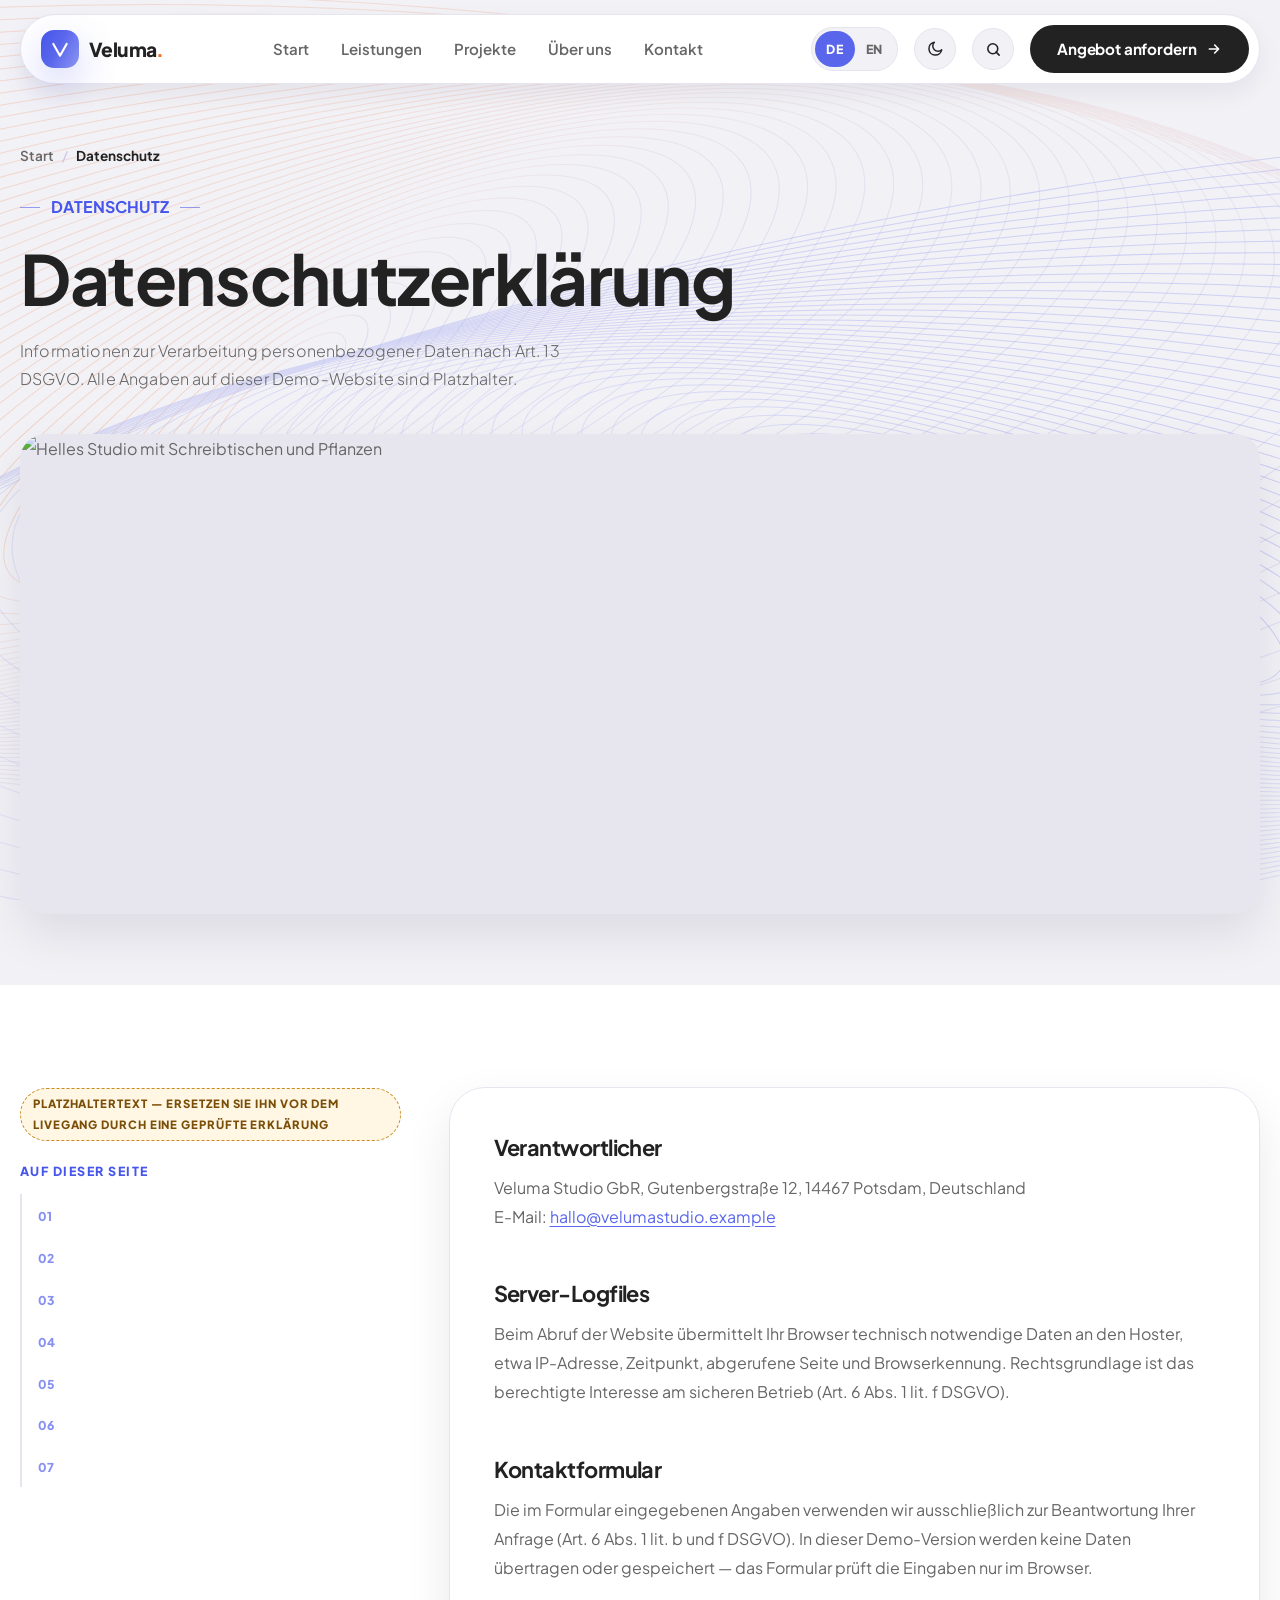
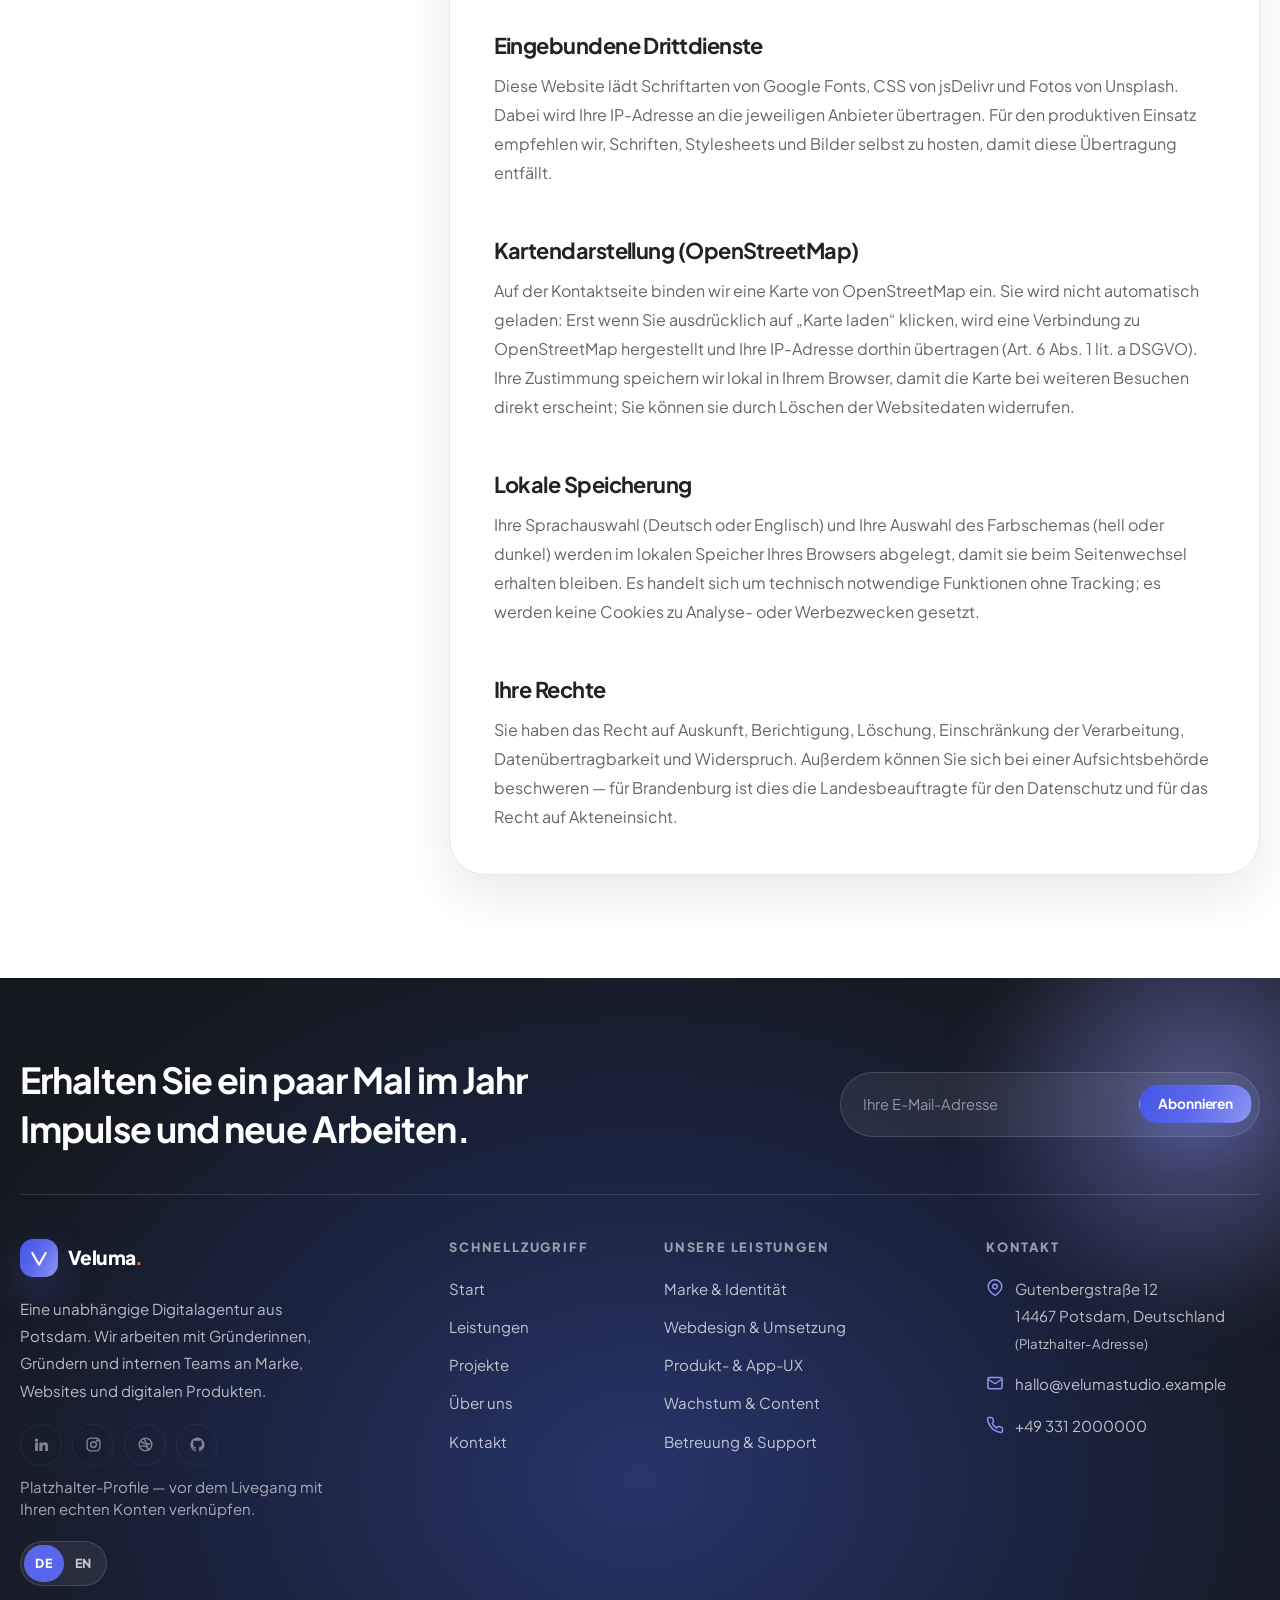
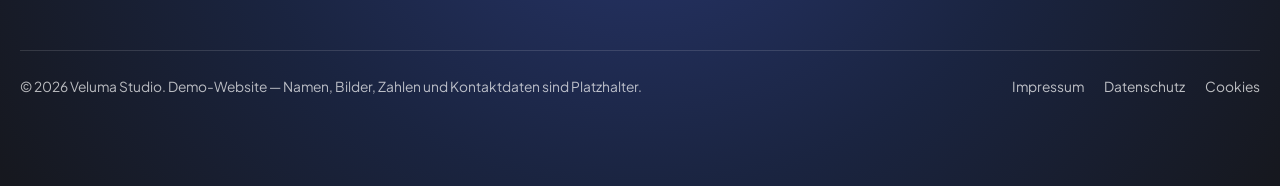
==== commit 4ee59dad: "Add a light/dark theme toggle The control sits in the header next to the DE/EN switch, on all eight " ====
--- a/datenschutz/index.html
+++ b/datenschutz/index.html
@@ -33,6 +33,20 @@
   <link href="https://fonts.googleapis.com/css2?family=Playfair+Display:ital,wght@1,400;1,500&family=Plus+Jakarta+Sans:wght@400;500;600;700;800&display=swap" rel="stylesheet">
   <link href="https://cdn.jsdelivr.net/npm/bootstrap@5.3.3/dist/css/bootstrap.min.css" rel="stylesheet" integrity="sha384-QWTKZyjpPEjISv5WaRU9OFeRpok6YctnYmDr5pNlyT2bRjXh0JMhjY6hW+ALEwIH" crossorigin="anonymous">
   <link rel="stylesheet" href="../assets/css/styles.css">
+  <!-- Theme. Resolved and written to <html> before the first paint, so the page
+       never flashes the wrong colours. The control itself is in the header and
+       is wired up in main.js. -->
+  <script>
+    (function () {
+      var t = 'light';
+      try {
+        var s = localStorage.getItem('veluma-theme');
+        t = (s === 'dark' || s === 'light') ? s
+          : (window.matchMedia('(prefers-color-scheme: dark)').matches ? 'dark' : 'light');
+      } catch (e) { /* private mode, or no matchMedia */ }
+      document.documentElement.setAttribute('data-theme', t);
+    })();
+  </script>
   <link rel="icon" href="data:image/svg+xml,%3Csvg xmlns='http://www.w3.org/2000/svg' viewBox='0 0 100 100'%3E%3Crect width='100' height='100' rx='26' fill='%235966ec'/%3E%3Cpath d='M28 30l22 40 22-40' stroke='white' stroke-width='11' fill='none' stroke-linecap='round' stroke-linejoin='round'/%3E%3C/svg%3E">
   <link rel="icon" href="../favicon.ico" sizes="32x32">
   <link rel="apple-touch-icon" href="../assets/img/icon-180.png">
@@ -79,6 +93,11 @@
           <button type="button" data-lang-btn="de" aria-pressed="true" lang="de">DE</button>
           <button type="button" data-lang-btn="en" aria-pressed="false" lang="en">EN</button>
         </div>
+        <button class="theme-toggle" type="button" data-theme-toggle aria-pressed="false"
+                aria-label="Dunkelmodus" data-i18n-attr="aria-label:nav.theme">
+          <svg class="theme-toggle__moon" viewBox="0 0 24 24" fill="none" stroke="currentColor" stroke-width="2" stroke-linecap="round" stroke-linejoin="round" aria-hidden="true"><path d="M21 12.9A8.6 8.6 0 1 1 11.1 3a6.7 6.7 0 0 0 9.9 9.9z"/></svg>
+          <svg class="theme-toggle__sun" viewBox="0 0 24 24" fill="none" stroke="currentColor" stroke-width="2" stroke-linecap="round" stroke-linejoin="round" aria-hidden="true"><circle cx="12" cy="12" r="4.2"/><path d="M12 2.5v2.3M12 19.2v2.3M4.4 4.4l1.6 1.6M18 18l1.6 1.6M2.5 12h2.3M19.2 12h2.3M4.4 19.6l1.6-1.6M18 6l1.6-1.6"/></svg>
+        </button>
 
         <button class="nav-search" type="button" aria-label="Website durchsuchen" data-i18n-attr="aria-label:nav.search">
           <svg viewBox="0 0 24 24" fill="none" stroke="currentColor" stroke-width="2.2" stroke-linecap="round" stroke-linejoin="round" aria-hidden="true"><circle cx="11" cy="11" r="7"/><path d="M20 20l-4.3-4.3"/></svg>
@@ -160,7 +179,7 @@
         <p data-i18n="pri.s4b.p">Auf der Kontaktseite binden wir eine Karte von OpenStreetMap ein. Sie wird nicht automatisch geladen: Erst wenn Sie ausdrücklich auf „Karte laden“ klicken, wird eine Verbindung zu OpenStreetMap hergestellt und Ihre IP-Adresse dorthin übertragen (Art. 6 Abs. 1 lit. a DSGVO). Ihre Zustimmung speichern wir lokal in Ihrem Browser, damit die Karte bei weiteren Besuchen direkt erscheint; Sie können sie durch Löschen der Websitedaten widerrufen.</p>
 
         <h2 id="speicherung" data-i18n="pri.s5.h">Lokale Speicherung</h2>
-        <p data-i18n="pri.s5.p">Ihre Sprachauswahl (Deutsch oder Englisch) wird im lokalen Speicher Ihres Browsers abgelegt, damit sie beim Seitenwechsel erhalten bleibt. Es handelt sich um eine technisch notwendige Funktion ohne Tracking; es werden keine Cookies zu Analyse- oder Werbezwecken gesetzt.</p>
+        <p data-i18n="pri.s5.p">Ihre Sprachauswahl (Deutsch oder Englisch) und Ihre Auswahl des Farbschemas (hell oder dunkel) werden im lokalen Speicher Ihres Browsers abgelegt, damit sie beim Seitenwechsel erhalten bleiben. Es handelt sich um technisch notwendige Funktionen ohne Tracking; es werden keine Cookies zu Analyse- oder Werbezwecken gesetzt.</p>
 
         <h2 id="pri-s7" data-i18n="pri.s6.h">Ihre Rechte</h2>
         <p data-i18n="pri.s6.p">Sie haben das Recht auf Auskunft, Berichtigung, Löschung, Einschränkung der Verarbeitung, Datenübertragbarkeit und Widerspruch. Außerdem können Sie sich bei einer Aufsichtsbehörde beschweren — für Brandenburg ist dies die Landesbeauftragte für den Datenschutz und für das Recht auf Akteneinsicht.</p>
--- a/assets/css/styles.css
+++ b/assets/css/styles.css
@@ -91,6 +91,70 @@
   --s-section: clamp(64px, 8vw, 118px);
   --shell: 1200px;
   --shell-wide: 1350px;
+
+  /* Semantic roles.
+     Every component above names one of these rather than a raw colour, which
+     is what makes the dark theme at the bottom of this file a list of values
+     and not a second stylesheet. Light is the authored baseline, so each role
+     starts at the value the component used to carry inline. */
+  color-scheme: light;
+
+  /* Surfaces */
+  --c-surface:       #ffffff;   /* cards, panels, the nav bar, the drawer */
+  --c-surface-soft:  linear-gradient(180deg, #ffffff 0%, #fbf9ff 100%);
+  --c-surface-hover: #f3f2fb;
+  --c-header-stuck:  rgba(244, 241, 253, .88);
+  --mesh-opacity:    .5;
+
+  /* Fills that invert with the theme. --c-on-ink is the only correct
+     foreground on an --c-ink fill: in dark mode --c-ink is near-white, so the
+     white that used to be written there would have vanished. */
+  --c-on-ink:        #ffffff;
+  --c-ink-tint:      rgba(20, 15, 38, .07);
+  --c-band:          var(--c-ink);   /* stays a dark band in both themes */
+  --c-border-strong: rgba(20, 15, 38, .2);
+  --c-line-hover:    #cfc4ef;
+
+  /* Brand as TEXT. A single purple cannot both carry white type (needs to be
+     dark) and be readable on a dark surface (needs to be light), so the fills
+     keep --c-purple / --c-purple-600 and the text roles live here. */
+  --c-link:          var(--c-purple);
+  --c-link-hover:    var(--c-purple-600);
+  --c-accent:        var(--c-purple-600);
+  --c-focus:         var(--c-purple);
+
+  /* Overlays sitting on photographs and tinted tiles */
+  --c-glass:         rgba(255, 255, 255, .92);
+  --c-glass-strong:  rgba(255, 255, 255, .94);
+  --c-inset:         rgba(255, 255, 255, .5);
+  --c-inset-strong:  rgba(255, 255, 255, .75);
+
+  /* Quiet decoration */
+  --c-faint:         #c9bfe4;   /* separators, card indices, meta dots */
+  --c-dash:          #d4c9f2;   /* dashed connectors, inactive slider dots */
+  --c-glyph:         #c3b9df;   /* decorative line glyphs */
+  --c-placeholder:   #9a92b5;
+  --c-icon-cream:    #b4761d;
+  --c-icon-mint:     #1c7a5c;
+  --c-tag-pink:      #ab1f5c;
+
+  /* Status */
+  --c-warn-bg:       #fff6e3;
+  --c-warn-line:     #c98a1f;
+  --c-warn-text:     #7a4e07;
+  --c-ok-bg:         #e9f8f1;
+  --c-ok-line:       #b6e6d1;
+  --c-ok-text:       #126646;
+  --c-err:           #c42b5f;
+  --c-err-bg:        #fff5f8;
+  --c-err-tint:      #fff0f5;
+  --c-err-line:      #f3c2d5;
+  --c-err-text:      #a81f50;
+
+  /* An inline SVG cannot read a custom property, so the two icons drawn as
+     data URIs are tokens in full. */
+  --select-caret: url("data:image/svg+xml,%3Csvg xmlns='http://www.w3.org/2000/svg' viewBox='0 0 24 24' fill='none' stroke='%235d5578' stroke-width='2.4' stroke-linecap='round' stroke-linejoin='round'%3E%3Cpolyline points='6 9 12 15 18 9'/%3E%3C/svg%3E");
+  --check-mark: url("data:image/svg+xml,%3Csvg xmlns='http://www.w3.org/2000/svg' viewBox='0 0 24 24' fill='none' stroke='%236333e8' stroke-width='3.5' stroke-linecap='round' stroke-linejoin='round'%3E%3Cpolyline points='20 6 9 17 4 12'/%3E%3C/svg%3E");
 }
 
 /* ---------- 02. Base & typography ---------------------------------------- */
@@ -138,11 +202,11 @@
 p:last-child { margin-bottom: 0; }
 
 a {
-  color: var(--c-purple);
+  color: var(--c-link);
   text-decoration: none;
   transition: color var(--t), opacity var(--t);
 }
-a:hover { color: var(--c-purple-600); }
+a:hover { color: var(--c-link-hover); }
 
 img { max-width: 100%; display: block; }
 
@@ -165,7 +229,7 @@
   inset: 0;
   z-index: -1;
   background: url("../img/mesh.svg") center top / cover no-repeat;
-  opacity: .5;
+  opacity: var(--mesh-opacity);
   pointer-events: none;
 }
 
@@ -192,7 +256,7 @@
 
 /* Focus states — visible on light and dark surfaces */
 :focus-visible {
-  outline: 3px solid var(--c-purple);
+  outline: 3px solid var(--c-focus);
   outline-offset: 3px;
   border-radius: 6px;
 }
@@ -209,13 +273,13 @@
   top: -90px;
   z-index: 2000;
   background: var(--c-ink);
-  color: #fff;
+  color: var(--c-on-ink);
   padding: 12px 20px;
   border-radius: var(--r-pill);
   font-weight: 700;
   transition: top .2s ease;
 }
-.skip-link:focus { top: 16px; color: #fff; }
+.skip-link:focus { top: 16px; color: var(--c-on-ink); }
 
 .visually-hidden {
   position: absolute !important;
@@ -254,7 +318,7 @@
 .section--dark h4 { color: #fff; }
 .section--dark .lead { color: rgba(255, 255, 255, .74); }
 
-.section--white { background: var(--c-white); }
+.section--white { background: var(--c-surface); }
 .section--lav { background: var(--c-lav); }
 .section--soft { background: var(--g-soft); }
 
@@ -341,7 +405,7 @@
 /* ---------- 05. Buttons & pills ------------------------------------------ */
 .btn {
   --btn-bg: var(--c-ink);
-  --btn-fg: #fff;
+  --btn-fg: var(--c-on-ink);
   display: inline-flex;
   align-items: center;
   justify-content: center;
@@ -399,22 +463,22 @@
 }
 
 .btn--light {
-  --btn-bg: #fff;
+  --btn-bg: var(--c-surface);
   --btn-fg: var(--c-ink);
   border-color: var(--c-line);
   box-shadow: var(--sh-xs);
 }
 .btn--light:hover,
 .btn--light:focus-visible {
-  --btn-bg: #f3f2fb;
-  --btn-fg: var(--c-purple-600);
+  --btn-bg: var(--c-surface-hover);
+  --btn-fg: var(--c-accent);
   border-color: var(--c-purple);
 }
 
 .btn--ghost {
   --btn-bg: transparent;
   --btn-fg: var(--c-ink);
-  border-color: rgba(20, 15, 38, .2);
+  border-color: var(--c-border-strong);
 }
 .btn--ghost:hover,
 .btn--ghost:focus-visible {
@@ -431,7 +495,7 @@
 .btn--ghost-light:hover,
 .btn--ghost-light:focus-visible {
   --btn-bg: #fff;
-  --btn-fg: var(--c-ink);
+  --btn-fg: #16181f;
   border-color: #fff;
 }
 
@@ -453,7 +517,7 @@
   height: 46px;
   border-radius: 50%;
   border: 1px solid var(--c-line);
-  background: #fff;
+  background: var(--c-surface);
   color: var(--c-ink);
   flex: none;
   transition: background-color var(--t), color var(--t), transform var(--t), border-color var(--t);
@@ -466,9 +530,9 @@
   gap: .5rem;
   padding: 7px 16px 7px 12px;
   border-radius: var(--r-pill);
-  background: var(--c-white);
+  background: var(--c-surface);
   border: 1px solid var(--c-line);
-  color: var(--c-purple-600);
+  color: var(--c-accent);
   font-size: .75rem;
   font-weight: 800;
   letter-spacing: .14em;
@@ -498,9 +562,9 @@
   gap: .45rem;
   padding: 5px 12px;
   border-radius: var(--r-pill);
-  background: #fff6e3;
-  border: 1px dashed #c98a1f;
-  color: #7a4e07;
+  background: var(--c-warn-bg);
+  border: 1px dashed var(--c-warn-line);
+  color: var(--c-warn-text);
   font-size: .71rem;
   font-weight: 800;
   letter-spacing: .08em;
@@ -526,12 +590,12 @@
   padding: 6px 14px;
   border-radius: var(--r-pill);
   background: var(--c-purple-100);
-  color: var(--c-purple-600);
+  color: var(--c-accent);
   font-size: .76rem;
   font-weight: 700;
 }
-.tag--pink { background: var(--c-pink-100); color: #ab1f5c; }
-.tag--ink  { background: rgba(20, 15, 38, .07); color: var(--c-ink); }
+.tag--pink { background: var(--c-pink-100); color: var(--c-tag-pink); }
+.tag--ink  { background: var(--c-ink-tint); color: var(--c-ink); }
 .tag--light { background: rgba(255, 255, 255, .13); color: #e9e0ff; }
 
 /* ---------- 06. Header / navigation -------------------------------------- */
@@ -543,7 +607,7 @@
   transition: background .3s ease, box-shadow .3s ease, padding .3s ease;
 }
 .site-header.is-stuck {
-  background: rgba(244, 241, 253, .88);
+  background: var(--c-header-stuck);
   -webkit-backdrop-filter: blur(14px);
   backdrop-filter: blur(14px);
   box-shadow: 0 1px 0 var(--c-line);
@@ -556,7 +620,7 @@
   align-items: center;
   gap: 18px;
   padding: 10px 10px 10px 20px;
-  background: var(--c-white);
+  background: var(--c-surface);
   border: 1px solid var(--c-line);
   border-radius: var(--r-pill);
   box-shadow: var(--sh-sm);
@@ -619,7 +683,7 @@
 .nav-link:focus-visible { background: var(--c-lav-deep); color: var(--c-ink); }
 .nav-link[aria-current="page"] {
   background: var(--c-purple-100);
-  color: var(--c-purple-600);
+  color: var(--c-accent);
   font-weight: 700;
 }
 .nav-link[aria-current="page"]:hover,
@@ -671,7 +735,7 @@
   color: var(--c-ink);
   white-space: nowrap;
 }
-.nav-phone svg { width: 16px; height: 16px; color: var(--c-purple); flex: none; }
+.nav-phone svg { width: 16px; height: 16px; color: var(--c-link); flex: none; }
 
 .nav-backdrop {
   position: fixed;
@@ -734,7 +798,7 @@
   width: 46px;
   height: 46px;
   border-radius: 50%;
-  border: 3px solid #fff;
+  border: 3px solid var(--c-surface);
   object-fit: cover;
   margin-left: -14px;
   box-shadow: var(--sh-xs);
@@ -771,7 +835,7 @@
 
 .float-card {
   position: absolute;
-  background: #fff;
+  background: var(--c-surface);
   border-radius: var(--r-md);
   padding: 15px 17px;
   box-shadow: var(--sh-lg);
@@ -789,7 +853,7 @@
   border-radius: 14px;
   display: grid; place-items: center;
   background: var(--c-purple-100);
-  color: var(--c-purple);
+  color: var(--c-accent);
   flex: none;
 }
 .float-card__icon svg { width: 20px; height: 20px; }
@@ -821,7 +885,7 @@
   margin-bottom: 18px;
   max-width: 17ch;
 }
-.page-hero .accent-serif { color: var(--c-purple-600); }
+.page-hero .accent-serif { color: var(--c-accent); }
 .page-hero p,
 .page-hero .lead {
   max-width: 560px;
@@ -831,10 +895,10 @@
   line-height: 28px;
   letter-spacing: .01em;
 }
-.page-hero .label { color: var(--c-purple-600); }
+.page-hero .label { color: var(--c-accent); }
 /* `.page-hero p` out-ranks `.sample-tag`, so the badge has to be told its own
    colour back. #7a4e07 on #fff6e3 is 7.4:1. */
-.page-hero .sample-tag { color: #7a4e07; margin-inline: 0; }
+.page-hero .sample-tag { color: var(--c-warn-text); margin-inline: 0; }
 
 /* The cover photograph in the home page banner's clothes: same radius family
    and wide crop, without the notch (there is no stat card to make room for). */
@@ -868,16 +932,16 @@
   color: var(--c-muted);
 }
 .breadcrumb-x li { display: flex; align-items: center; gap: .5rem; }
-.breadcrumb-x li + li::before { content: "/"; color: #c9bfe4; }
+.breadcrumb-x li + li::before { content: "/"; color: var(--c-faint); }
 .breadcrumb-x a { color: var(--c-muted); font-weight: 600; }
-.breadcrumb-x a:hover { color: var(--c-purple); }
+.breadcrumb-x a:hover { color: var(--c-link); }
 .breadcrumb-x [aria-current="page"] { color: var(--c-ink); font-weight: 700; }
 
 /* ---------- 08. Cards ----------------------------------------------------- */
 .card-x {
   position: relative;
   height: 100%;
-  background: #fff;
+  background: var(--c-surface);
   border: 1px solid var(--c-line);
   border-radius: var(--r-lg);
   padding: 30px;
@@ -905,15 +969,15 @@
   display: grid;
   place-items: center;
   background: var(--c-purple-100);
-  color: var(--c-purple);
+  color: var(--c-accent);
   margin-bottom: 22px;
   transition: background .28s ease, color .28s ease;
 }
 .card-icon svg { width: 27px; height: 27px; }
 .card-x:hover .card-icon { background: var(--g-brand); color: #fff; }
 .card-icon--pink { background: var(--c-pink-100); color: var(--c-pink); }
-.card-icon--cream { background: var(--c-cream); color: #b4761d; }
-.card-icon--mint { background: var(--c-mint); color: #1c7a5c; }
+.card-icon--cream { background: var(--c-cream); color: var(--c-icon-cream); }
+.card-icon--mint { background: var(--c-mint); color: var(--c-icon-mint); }
 .card-x--dark .card-icon { background: rgba(255, 255, 255, .1); color: #b6bdf8; }
 
 .card-x h3 { font-size: 1.28rem; margin-bottom: .55rem; }
@@ -931,7 +995,7 @@
 }
 .card-x--dark .card-link { color: #fff; }
 .card-link svg { width: 16px; height: 16px; transition: transform .22s ease; }
-.card-link:hover { color: var(--c-purple); }
+.card-link:hover { color: var(--c-link); }
 .card-x--dark .card-link:hover { color: #b6bdf8; }
 .card-link:hover svg { transform: translateX(4px); }
 
@@ -942,7 +1006,7 @@
   font-size: .8rem;
   font-weight: 800;
   letter-spacing: .1em;
-  color: #c9bfe4;
+  color: var(--c-faint);
 }
 
 /* Feature list inside cards */
@@ -961,7 +1025,7 @@
   width: 18px;
   height: 18px;
   border-radius: 50%;
-  background: var(--c-purple-100) url("data:image/svg+xml,%3Csvg xmlns='http://www.w3.org/2000/svg' viewBox='0 0 24 24' fill='none' stroke='%236333e8' stroke-width='3.5' stroke-linecap='round' stroke-linejoin='round'%3E%3Cpolyline points='20 6 9 17 4 12'/%3E%3C/svg%3E") center / 11px no-repeat;
+  background: var(--c-purple-100) var(--check-mark) center / 11px no-repeat;
 }
 .section--dark .check-list li::before {
   background-color: rgba(182, 189, 248, .2);
@@ -975,7 +1039,7 @@
   height: 100%;
   border-radius: var(--r-lg);
   overflow: hidden;
-  background: #fff;
+  background: var(--c-surface);
   border: 1px solid var(--c-line);
   box-shadow: var(--sh-xs);
   transition: transform .3s ease, box-shadow .3s ease;
@@ -1009,7 +1073,7 @@
   left: 18px;
   top: 18px;
   z-index: 2;
-  background: rgba(255, 255, 255, .92);
+  background: var(--c-glass);
   -webkit-backdrop-filter: blur(6px);
   backdrop-filter: blur(6px);
 }
@@ -1019,7 +1083,7 @@
   display: flex;
   flex-direction: column;
   height: 100%;
-  background: #fff;
+  background: var(--c-surface);
   border: 1px solid var(--c-line);
   border-radius: var(--r-lg);
   overflow: hidden;
@@ -1040,10 +1104,10 @@
   color: var(--c-muted);
   margin-bottom: 14px;
 }
-.post-card__meta .dot { width: 4px; height: 4px; border-radius: 50%; background: #c9bfe4; }
+.post-card__meta .dot { width: 4px; height: 4px; border-radius: 50%; background: var(--c-faint); }
 .post-card h3 { font-size: 1.14rem; line-height: 1.35; margin-bottom: .5rem; }
 .post-card h3 a { color: inherit; }
-.post-card h3 a:hover { color: var(--c-purple); }
+.post-card h3 a:hover { color: var(--c-link); }
 .post-card p { font-size: .92rem; color: var(--c-muted); }
 .post-card .card-link { margin-top: auto; padding-top: 16px; }
 
@@ -1052,7 +1116,7 @@
   position: relative;
   padding: 30px 26px;
   border-radius: var(--r-lg);
-  background: #fff;
+  background: var(--c-surface);
   border: 1px solid var(--c-line);
   height: 100%;
   transition: transform .28s ease, box-shadow .28s ease;
@@ -1086,7 +1150,7 @@
   font-weight: 700;
   letter-spacing: .04em;
   text-transform: uppercase;
-  color: var(--c-purple-600);
+  color: var(--c-accent);
   margin-bottom: .35rem;
 }
 .team-card__line {
@@ -1107,7 +1171,7 @@
   width: 34px;
   height: 34px;
   border-radius: 50%;
-  background: rgba(255, 255, 255, .75);
+  background: var(--c-inset-strong);
   color: var(--c-ink);
   transition: background-color var(--t), color var(--t), transform var(--t);
 }
@@ -1126,7 +1190,7 @@
   position: relative;
   border-radius: var(--r-lg);
   overflow: hidden;
-  background: #fff;
+  background: var(--c-surface);
   border: 1px solid var(--c-line);
   height: 100%;
   transition: transform .28s ease, box-shadow .28s ease;
@@ -1142,7 +1206,7 @@
 .logo-strip {
   position: relative;
   border-radius: var(--r-lg);
-  background: var(--c-ink);
+  background: var(--c-band);
   color: #fff;
   padding: 22px 26px;
   overflow: hidden;
@@ -1207,7 +1271,7 @@
   position: absolute;
   left: 18px;
   bottom: 18px;
-  background: rgba(255, 255, 255, .94);
+  background: var(--c-glass-strong);
   -webkit-backdrop-filter: blur(8px);
   backdrop-filter: blur(8px);
   border-radius: var(--r-md);
@@ -1224,7 +1288,7 @@
   height: 100%;
   padding: 32px 28px;
   border-radius: var(--r-lg);
-  background: #fff;
+  background: var(--c-surface);
   border: 1px solid var(--c-line);
   transition: transform .28s ease, box-shadow .28s ease;
 }
@@ -1250,13 +1314,13 @@
   right: -14px;
   width: 28px;
   height: 2px;
-  background: repeating-linear-gradient(90deg, #d4c9f2 0 6px, transparent 6px 12px);
+  background: repeating-linear-gradient(90deg, var(--c-dash) 0 6px, transparent 6px 12px);
 }
 
 /* Testimonial */
 .quote-card {
   position: relative;
-  background: #fff;
+  background: var(--c-surface);
   border-radius: var(--r-xl);
   padding: clamp(32px, 4vw, 52px);
   box-shadow: var(--sh-md);
@@ -1266,7 +1330,7 @@
   font-family: var(--f-serif);
   font-size: 5rem;
   line-height: .7;
-  color: var(--c-purple);
+  color: var(--c-link);
   opacity: .25;
   display: block;
   margin-bottom: .2rem;
@@ -1316,7 +1380,7 @@
   padding: 0;
   border: 0;
   border-radius: 50%;
-  background: #d4c9f2;
+  background: var(--c-dash);
   cursor: pointer;
   transition: width .25s ease, background .25s ease;
 }
@@ -1359,7 +1423,7 @@
 /* Highlight / contact info cards */
 .info-card {
   height: 100%;
-  background: #fff;
+  background: var(--c-surface);
   border: 1px solid var(--c-line);
   border-radius: var(--r-lg);
   padding: 28px;
@@ -1373,7 +1437,7 @@
 .plan {
   position: relative;
   height: 100%;
-  background: #fff;
+  background: var(--c-surface);
   border: 1px solid var(--c-line);
   border-radius: var(--r-xl);
   padding: 34px 30px;
@@ -1411,7 +1475,7 @@
   top: 8px;
   bottom: 8px;
   width: 2px;
-  background: repeating-linear-gradient(180deg, #d4c9f2 0 6px, transparent 6px 12px);
+  background: repeating-linear-gradient(180deg, var(--c-dash) 0 6px, transparent 6px 12px);
 }
 .timeline li { position: relative; padding: 0 0 30px 44px; }
 .timeline li:last-child { padding-bottom: 0; }
@@ -1423,7 +1487,7 @@
   width: 20px;
   height: 20px;
   border-radius: 50%;
-  background: #fff;
+  background: var(--c-surface);
   border: 5px solid var(--c-purple);
   box-shadow: 0 0 0 4px rgba(89, 102, 236, .12);
 }
@@ -1452,7 +1516,7 @@
   cursor: pointer;
   transition: color var(--t);
 }
-.acc__btn:hover { color: var(--c-purple); }
+.acc__btn:hover { color: var(--c-link); }
 .acc__sign {
   position: relative;
   flex: none;
@@ -1507,7 +1571,7 @@
   padding: 11px 22px;
   border-radius: var(--r-pill);
   border: 1px solid var(--c-line);
-  background: #fff;
+  background: var(--c-surface);
   color: var(--c-ink-soft);
   font-family: inherit;
   font-weight: 700;
@@ -1518,13 +1582,13 @@
 .filter-btn:hover,
 .filter-btn:focus-visible {
   border-color: var(--c-purple);
-  color: var(--c-purple);
+  color: var(--c-accent);
   background: var(--c-purple-100);
 }
 .filter-btn[aria-pressed="true"] {
   background: var(--c-ink);
   border-color: var(--c-ink);
-  color: #fff;
+  color: var(--c-on-ink);
 }
 /* the selected chip needs its own hover, or it reads as dead on rollover */
 .filter-btn[aria-pressed="true"]:hover,
@@ -1540,7 +1604,7 @@
   padding: 26px 28px;
   border: 1px dashed var(--c-line);
   border-radius: var(--r-lg);
-  background: var(--c-white);
+  background: var(--c-surface);
   color: var(--c-muted);
   text-align: center;
 }
@@ -1548,7 +1612,7 @@
 
 /* ---------- 12. Forms ----------------------------------------------------- */
 .form-card {
-  background: #fff;
+  background: var(--c-surface);
   border: 1px solid var(--c-line);
   border-radius: var(--r-xl);
   padding: clamp(26px, 3.4vw, 44px);
@@ -1612,21 +1676,21 @@
   transition: border-color .2s ease, background .2s ease, box-shadow .2s ease;
 }
 .input::placeholder,
-.textarea::placeholder { color: #9a92b5; }
-.input:hover, .select:hover, .textarea:hover { border-color: #cfc4ef; }
+.textarea::placeholder { color: var(--c-placeholder); }
+.input:hover, .select:hover, .textarea:hover { border-color: var(--c-line-hover); }
 .input:focus, .select:focus, .textarea:focus {
   outline: none;
-  background: #fff;
+  background: var(--c-surface);
   border-color: var(--c-purple);
   box-shadow: 0 0 0 4px rgba(89, 102, 236, .14);
 }
-.input:focus-visible, .select:focus-visible, .textarea:focus-visible { outline: 3px solid var(--c-purple); outline-offset: 1px; }
+.input:focus-visible, .select:focus-visible, .textarea:focus-visible { outline: 3px solid var(--c-focus); outline-offset: 1px; }
 .textarea { min-height: 150px; resize: vertical; }
 .select {
   -webkit-appearance: none;
   -moz-appearance: none;
   appearance: none;
-  background-image: url("data:image/svg+xml,%3Csvg xmlns='http://www.w3.org/2000/svg' viewBox='0 0 24 24' fill='none' stroke='%235d5578' stroke-width='2.4' stroke-linecap='round' stroke-linejoin='round'%3E%3Cpolyline points='6 9 12 15 18 9'/%3E%3C/svg%3E");
+  background-image: var(--select-caret);
   background-repeat: no-repeat;
   background-position: right 16px center;
   background-size: 18px;
@@ -1636,8 +1700,8 @@
 .field.has-error .input,
 .field.has-error .select,
 .field.has-error .textarea {
-  border-color: #c42b5f;
-  background: #fff5f8;
+  border-color: var(--c-err);
+  background: var(--c-err-bg);
 }
 .error-text {
   display: none;
@@ -1646,7 +1710,7 @@
   margin-top: 7px;
   font-size: .83rem;
   font-weight: 600;
-  color: #a81f50;
+  color: var(--c-err-text);
 }
 .field.has-error .error-text { display: flex; }
 
@@ -1674,8 +1738,8 @@
   display: none;
 }
 .form-status.is-visible { display: block; }
-.form-status--ok { background: #e9f8f1; color: #126646; border: 1px solid #b6e6d1; }
-.form-status--err { background: #fff0f5; color: #a81f50; border: 1px solid #f3c2d5; }
+.form-status--ok { background: var(--c-ok-bg); color: var(--c-ok-text); border: 1px solid var(--c-ok-line); }
+.form-status--err { background: var(--c-err-tint); color: var(--c-err-text); border: 1px solid var(--c-err-line); }
 
 /* ---------- 13. Footer ---------------------------------------------------- */
 .site-footer {
@@ -1797,7 +1861,7 @@
   border: 0;
   border-radius: 50%;
   background: var(--c-ink);
-  color: #fff;
+  color: var(--c-on-ink);
   cursor: pointer;
   opacity: 0;
   visibility: hidden;
@@ -1838,7 +1902,7 @@
   font-weight: 700;
   letter-spacing: .1em;
   text-transform: uppercase;
-  color: var(--c-purple-600);
+  color: var(--c-accent);
   margin-bottom: 16px;
 }
 .label::before,
@@ -1991,7 +2055,7 @@
   width: min(336px, 40vw);
   padding: 20px 22px;
   border-radius: var(--r-md);
-  background: #fff;
+  background: var(--c-surface);
   box-shadow: 0 26px 60px rgba(22, 16, 48, .18);
 }
 .banner__card-top {
@@ -2038,7 +2102,7 @@
   display: grid;
   grid-template-columns: repeat(4, 1fr);
   border-radius: var(--r-xl);
-  background: #fff;
+  background: var(--c-surface);
   border: 1px solid var(--c-line);
   overflow: hidden;
   box-shadow: var(--sh-xs);
@@ -2067,7 +2131,7 @@
   display: flex;
   flex-direction: column;
   overflow: hidden;
-  background: linear-gradient(180deg, #ffffff 0%, #fbf9ff 100%);
+  background: var(--c-surface-soft);
   border: 1px solid var(--c-line);
   border-radius: var(--r-lg);
   padding: 34px 30px 0;
@@ -2112,10 +2176,10 @@
   width: 54px;
   height: 54px;
   margin-bottom: 22px;
-  color: #c3b9df;
+  color: var(--c-glyph);
   transition: color .28s ease, transform .28s ease;
 }
-.svc:hover .svc__glyph { color: var(--c-purple); transform: rotate(-8deg); }
+.svc:hover .svc__glyph { color: var(--c-link); transform: rotate(-8deg); }
 .svc__glyph svg { width: 100%; height: 100%; }
 
 /* Button anchored flush to the card's bottom-right corner. It must not lift on
@@ -2144,7 +2208,7 @@
   margin-top: 34px;
   padding: 12px 12px 12px 28px;
   border-radius: var(--r-pill);
-  background: #fff;
+  background: var(--c-surface);
   border: 1px solid var(--c-line);
   box-shadow: var(--sh-sm);
   width: fit-content;
@@ -2154,7 +2218,7 @@
 
 /* --- Media accordion (services detail) --- */
 .macc__item {
-  background: #fff;
+  background: var(--c-surface);
   border: 1px solid var(--c-line);
   border-radius: var(--r-md);
   margin-bottom: 14px;
@@ -2178,14 +2242,14 @@
   text-align: left;
   cursor: pointer;
 }
-.macc__btn:hover { color: var(--c-purple); }
+.macc__btn:hover { color: var(--c-link); }
 .macc__n {
   flex: none;
   width: 34px; height: 34px;
   border-radius: 11px;
   display: grid; place-items: center;
   background: var(--c-purple-100);
-  color: var(--c-purple-600);
+  color: var(--c-accent);
   font-size: .82rem;
   font-weight: 800;
 }
@@ -2211,7 +2275,7 @@
   border-radius: var(--r-md);
   overflow: hidden;
   aspect-ratio: 16 / 11;
-  background: rgba(255, 255, 255, .5);
+  background: var(--c-inset);
 }
 .tile__img img { width: 100%; height: 100%; object-fit: cover; transition: transform .6s cubic-bezier(.2,.8,.2,1); }
 .tile:hover .tile__img img { transform: scale(1.05); }
@@ -2224,7 +2288,7 @@
 }
 .tile__foot h3 { font-size: 1.1rem; margin: 0 0 .2rem; }
 .tile__foot p { margin: 0; font-size: .82rem; color: var(--c-muted); }
-.tile:hover .icon-btn { background: var(--c-ink); color: #fff; border-color: var(--c-ink); transform: rotate(45deg); }
+.tile:hover .icon-btn { background: var(--c-ink); color: var(--c-on-ink); border-color: var(--c-ink); transform: rotate(45deg); }
 
 /* --- Meters / progress --- */
 .meter { margin-bottom: 20px; }
@@ -2258,7 +2322,7 @@
   border-radius: var(--r-md);
   overflow: hidden;
   aspect-ratio: 1 / 1;
-  background: rgba(255, 255, 255, .5);
+  background: var(--c-inset);
   margin-bottom: 16px;
 }
 .person__img img { width: 100%; height: 100%; object-fit: cover; }
@@ -2272,7 +2336,7 @@
   gap: 20px;
   padding: 16px;
   border-radius: var(--r-md);
-  background: #fff;
+  background: var(--c-surface);
   border: 1px solid var(--c-line);
   margin-bottom: 14px;
   transition: transform .25s ease, box-shadow .25s ease;
@@ -2291,7 +2355,7 @@
 .post-row__body { flex: 1; }
 .post-row h3 { font-size: 1.02rem; line-height: 1.4; margin: 6px 0 0; }
 .post-row h3 a { color: inherit; }
-.post-row h3 a:hover { color: var(--c-purple); }
+.post-row h3 a:hover { color: var(--c-link); }
 
 /* Team grid: two columns leave ~107px of text on a 390px screen, which hyphenates
    heavily. Below 420px give each profile the full width instead. */
@@ -2414,7 +2478,7 @@
 .legal a { text-decoration: underline; text-underline-offset: 3px; }
 
 .legal-card {
-  background: #fff;
+  background: var(--c-surface);
   border: 1px solid var(--c-line);
   border-radius: var(--r-xl);
   padding: clamp(26px, 3.4vw, 44px);
@@ -2427,7 +2491,7 @@
   font-weight: 800;
   letter-spacing: .12em;
   text-transform: uppercase;
-  color: var(--c-purple-600);
+  color: var(--c-accent);
   margin: 0 0 14px;
 }
 .legal-toc {
@@ -2454,12 +2518,12 @@
   flex: none;
   font-size: .76rem;
   font-weight: 800;
-  color: var(--c-purple-600);
+  color: var(--c-accent);
   opacity: .65;
   padding-top: .15em;
 }
 .legal-toc a:hover,
-.legal-toc a:focus-visible { color: var(--c-purple-600); border-left-color: var(--c-purple); }
+.legal-toc a:focus-visible { color: var(--c-accent); border-left-color: var(--c-purple); }
 
 @media (min-width: 992px) {
   /* Follows the reader down a long policy. Capped so a tall index can still be
@@ -2597,6 +2661,33 @@
 .nav-search svg { width: 17px; height: 17px; }
 .nav-search[aria-expanded="true"] { background: var(--c-purple); color: #fff; border-color: var(--c-purple); }
 
+/* --- Theme toggle ---
+   Same 42px round control as the search button, so the header keeps one
+   rhythm. Which icon shows is keyed to the theme on <html> rather than to
+   aria-pressed, because the attribute is already set by the inline script in
+   <head> while this button has not been parsed yet — keying it to the button's
+   own state would show the wrong icon until main.js ran. */
+.theme-toggle {
+  display: grid;
+  place-items: center;
+  width: 42px;
+  height: 42px;
+  flex: none;
+  border-radius: 50%;
+  border: 1px solid var(--c-line);
+  background: var(--c-lav);
+  color: var(--c-ink);
+  cursor: pointer;
+  transition: background-color var(--t), color var(--t), border-color var(--t);
+}
+.theme-toggle:hover,
+.theme-toggle:focus-visible { background: var(--c-purple); color: #fff; border-color: var(--c-purple); }
+.theme-toggle svg { width: 18px; height: 18px; }
+/* The visible icon names what the next press does. */
+.theme-toggle__sun { display: none; }
+:root[data-theme="dark"] .theme-toggle__moon { display: none; }
+:root[data-theme="dark"] .theme-toggle__sun { display: block; }
+
 /* --- Site search panel --- */
 .search-panel {
   position: fixed;
@@ -2619,7 +2710,7 @@
   max-height: min(70vh, 620px);
   display: flex;
   flex-direction: column;
-  background: var(--c-white);
+  background: var(--c-surface);
   border-radius: var(--r-lg);
   box-shadow: 0 30px 80px rgba(20, 15, 38, .3);
   overflow: hidden;
@@ -2633,7 +2724,7 @@
   border-bottom: 1px solid var(--c-line);
   flex: none;
 }
-.search-field__ico { width: 19px; height: 19px; color: var(--c-purple); flex: none; }
+.search-field__ico { width: 19px; height: 19px; color: var(--c-link); flex: none; }
 .search-field__input {
   flex: 1;
   min-width: 0;
@@ -2644,9 +2735,9 @@
   color: var(--c-ink);
   padding: 8px 0;
 }
-.search-field__input::placeholder { color: #8b8794; }
+.search-field__input::placeholder { color: var(--c-placeholder); }
 .search-field__input:focus { outline: none; }
-.search-field__input:focus-visible { outline: 2px solid var(--c-purple); outline-offset: 4px; border-radius: 6px; }
+.search-field__input:focus-visible { outline: 2px solid var(--c-focus); outline-offset: 4px; border-radius: 6px; }
 /* Chrome draws its own clear button on type=search; it duplicates the close control. */
 .search-field__input::-webkit-search-cancel-button { -webkit-appearance: none; -moz-appearance: none; appearance: none; }
 
@@ -2663,7 +2754,7 @@
   cursor: pointer;
   transition: background-color var(--t), color var(--t);
 }
-.search-field__close:hover { background: var(--c-ink); color: #fff; border-color: var(--c-ink); }
+.search-field__close:hover { background: var(--c-ink); color: var(--c-on-ink); border-color: var(--c-ink); }
 .search-field__close svg { width: 15px; height: 15px; }
 
 .search-results {
@@ -2687,14 +2778,14 @@
   transition: background-color var(--t), color var(--t);
 }
 .search-item a:hover,
-.search-item a:focus-visible { background: var(--c-lav); color: var(--c-purple-600); }
+.search-item a:focus-visible { background: var(--c-lav); color: var(--c-accent); }
 .search-item__g {
   flex: none;
   font-size: .72rem;
   font-weight: 700;
   letter-spacing: .08em;
   text-transform: uppercase;
-  color: var(--c-purple-600);
+  color: var(--c-accent);
   background: var(--c-purple-100);
   padding: 4px 9px;
   border-radius: var(--r-pill);
@@ -2765,7 +2856,7 @@
 /* Accordions get the card-per-row treatment used on the homepage */
 .acc { border-top: 0; }
 .acc__item {
-  background: #fff;
+  background: var(--c-surface);
   border: 1px solid var(--c-line);
   border-bottom: 1px solid var(--c-line);
   border-radius: var(--r-md);
@@ -2810,7 +2901,7 @@
 .row > *:nth-child(4n+4) .team-card { --tile-tint: var(--tint-sky); }
 
 /* Post cards pick up the softer card surface used on the homepage */
-.post-card { background: linear-gradient(180deg, #ffffff 0%, #fbf9ff 100%); }
+.post-card { background: var(--c-surface-soft); }
 
 /* --- Composition responsive --- */
 @media (max-width: 991.98px) {
@@ -2881,7 +2972,7 @@
     height: 100dvh;
     padding: 96px 26px 36px;
     margin: 0;
-    background: #fff;
+    background: var(--c-surface);
     box-shadow: -20px 0 60px rgba(20, 15, 38, .2);
     transform: translateX(104%);
     /* The drawer used to be moved off-screen by transform alone, which leaves
@@ -2910,6 +3001,7 @@
   .nav-menu .btn { width: 100%; margin-top: 8px; }
   /* the drawer is a stretch-aligned column, so these would span its full width */
   .nav-menu .lang,
+  .nav-menu .theme-toggle,
   .nav-menu .nav-search { align-self: flex-start; margin-left: 18px; }
 
   .float-card--tl { left: 0; top: 16px; }
@@ -2959,6 +3051,112 @@
   .reveal { opacity: 1; transform: none; }
 }
 
+/* ==========================================================================
+   16. Dark theme
+   Nothing here styles a component: the roles defined in 01 are re-pointed and
+   every rule above follows. data-theme is written to <html> by the small
+   inline script in each page's <head>, before the first paint, from the
+   visitor's stored choice or — until they make one — the operating system
+   preference. Without JavaScript the site stays light.
+
+   Contrast was checked against the two surfaces that carry body copy:
+   --c-surface #191c25 and the darkest tile --tint-mint #1a2a1e.
+     --c-ink    #f1f3f8  15.3:1 / 13.6:1
+     --c-muted  #a7aec0   7.7:1 /  6.8:1
+     --c-accent #a9b2ff   8.5:1 /  7.5:1  (also 6.9:1 on --c-purple-100)
+   ========================================================================== */
+:root[data-theme="dark"] {
+  color-scheme: dark;
+
+  /* Neutrals */
+  --c-ink:         #f1f3f8;
+  --c-ink-soft:    #c3c9d7;
+  --c-muted:       #a7aec0;
+  --c-line:        #2b3140;
+  --c-white:       #191c25;
+
+  /* Surfaces. The page canvas is the darkest layer and cards sit above it,
+     which is the reverse of the light theme but the same reading order. */
+  --c-surface:       #191c25;
+  --c-surface-soft:  linear-gradient(180deg, #1c2029 0%, #171a22 100%);
+  --c-surface-hover: #242a3d;
+  --c-lav:           #14171f;   /* page canvas, inset controls, inputs */
+  --c-lav-deep:      #232835;   /* image placeholders */
+  --c-cream:         #2b2416;
+  --c-mint:          #16301f;
+  --c-header-stuck:  rgba(15, 17, 23, .86);
+  --mesh-opacity:    .22;       /* the moiré field is drawn in warm brand tones */
+
+  /* Pastel tiles become deep tints of the same six hues */
+  --tint-mint:     #1a2a1e;
+  --tint-blush:    #2a2029;
+  --tint-peach:    #2d2117;
+  --tint-lav:      #1e2238;
+  --tint-sky:      #1a222f;
+  --tint-lemon:    #24242d;
+
+  /* Brand. The fills keep their light-theme values, so white type on a purple
+     or gradient fill still clears AA (4.6:1 on #5966ec); only the text roles
+     are lifted off the dark surface. */
+  --c-purple-100:  #242a4d;
+  --c-pink-100:    #33210f;
+  --c-pink-600:    #ff9d6b;
+  --c-link:        #9aa5ff;
+  --c-link-hover:  #c2c8ff;
+  --c-accent:      #a9b2ff;
+  --c-focus:       #aeb6ff;
+
+  /* Inverting fills */
+  --c-on-ink:        #12141b;
+  --c-ink-tint:      rgba(255, 255, 255, .1);
+  --c-band:          #262b36;
+  --c-border-strong: rgba(255, 255, 255, .26);
+  --c-line-hover:    #454c63;
+
+  /* Overlays */
+  --c-glass:        rgba(21, 24, 32, .9);
+  --c-glass-strong: rgba(21, 24, 32, .93);
+  --c-inset:        rgba(255, 255, 255, .06);
+  --c-inset-strong: rgba(255, 255, 255, .12);
+
+  /* Quiet decoration */
+  --c-faint:        #6b7489;
+  --c-dash:         #3e465c;
+  --c-glyph:        #5c6482;
+  --c-placeholder:  #8a93a8;
+  --c-icon-cream:   #e2ab5e;
+  --c-icon-mint:    #76d6b1;
+  --c-tag-pink:     #ffa9c2;
+
+  /* Status */
+  --c-warn-bg:   rgba(255, 200, 120, .12);
+  --c-warn-line: rgba(255, 210, 150, .5);
+  --c-warn-text: #ffd9a1;
+  --c-ok-bg:     rgba(110, 230, 180, .1);
+  --c-ok-line:   rgba(110, 230, 180, .3);
+  --c-ok-text:   #8ceabb;
+  --c-err:       #ff7f9f;
+  --c-err-bg:    rgba(255, 110, 150, .1);
+  --c-err-tint:  rgba(255, 110, 150, .1);
+  --c-err-line:  rgba(255, 130, 165, .34);
+  --c-err-text:  #ffb0c4;
+
+  /* Gradients. The dark panels stay dark in both themes — they are a
+     composition device, not a theme — but they are lifted just clear of the
+     page so an inset block still reads as inset. */
+  --g-soft: linear-gradient(160deg, #1c2029 0%, #15181f 100%);
+  --g-dark: radial-gradient(74% 92% at 50% 62%, #2b3870 0%, #1c2442 42%, #171a22 78%), #171a22;
+
+  /* A shadow only reads as depth if it is darker than what it falls on */
+  --sh-xs: 0 2px 8px rgba(0, 0, 0, .34);
+  --sh-sm: 0 10px 24px rgba(0, 0, 0, .4);
+  --sh-md: 0 20px 48px rgba(0, 0, 0, .48);
+  --sh-lg: 0 34px 80px rgba(0, 0, 0, .56);
+
+  --select-caret: url("data:image/svg+xml,%3Csvg xmlns='http://www.w3.org/2000/svg' viewBox='0 0 24 24' fill='none' stroke='%23a7aec0' stroke-width='2.4' stroke-linecap='round' stroke-linejoin='round'%3E%3Cpolyline points='6 9 12 15 18 9'/%3E%3C/svg%3E");
+  --check-mark: url("data:image/svg+xml,%3Csvg xmlns='http://www.w3.org/2000/svg' viewBox='0 0 24 24' fill='none' stroke='%23c9b4ff' stroke-width='3.5' stroke-linecap='round' stroke-linejoin='round'%3E%3Cpolyline points='20 6 9 17 4 12'/%3E%3C/svg%3E");
+}
+
 /* Print */
 @media print {
   .site-header, .to-top, .nav-backdrop, .shape, .site-footer { display: none !important; }
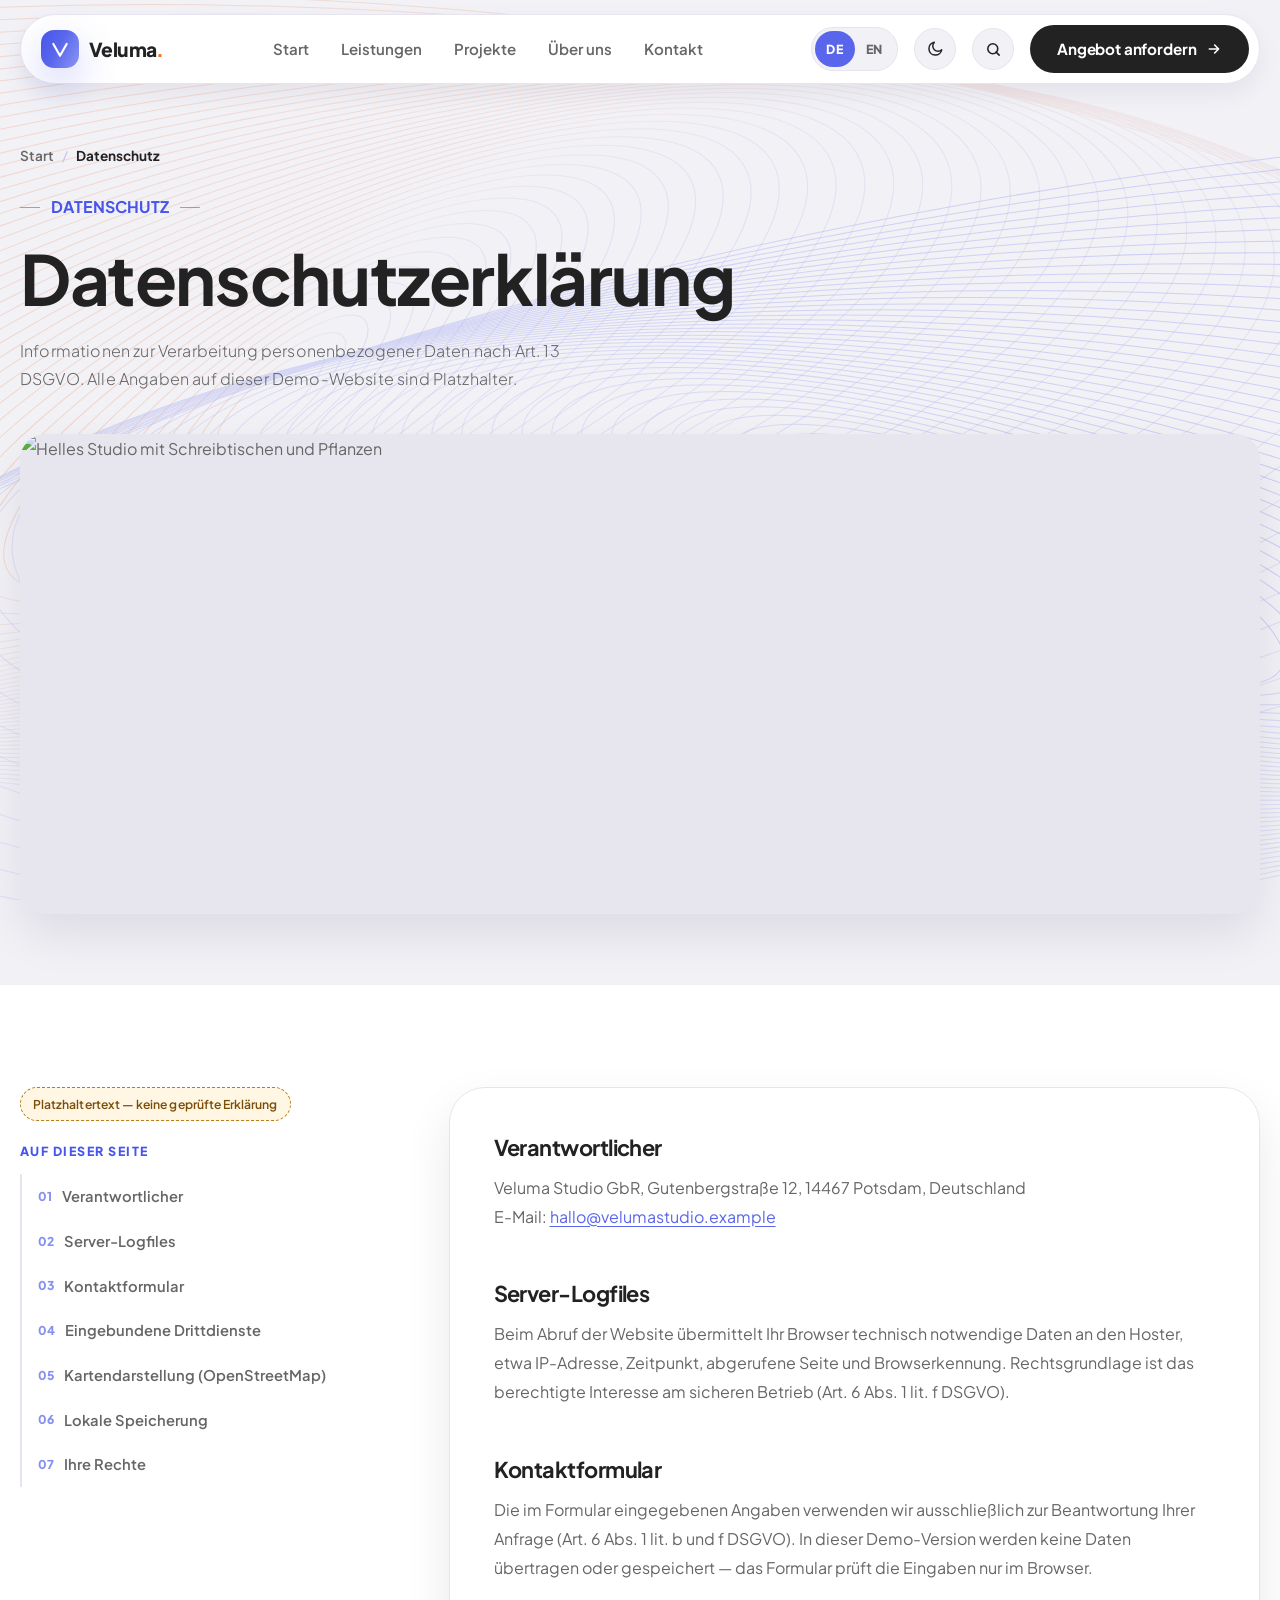
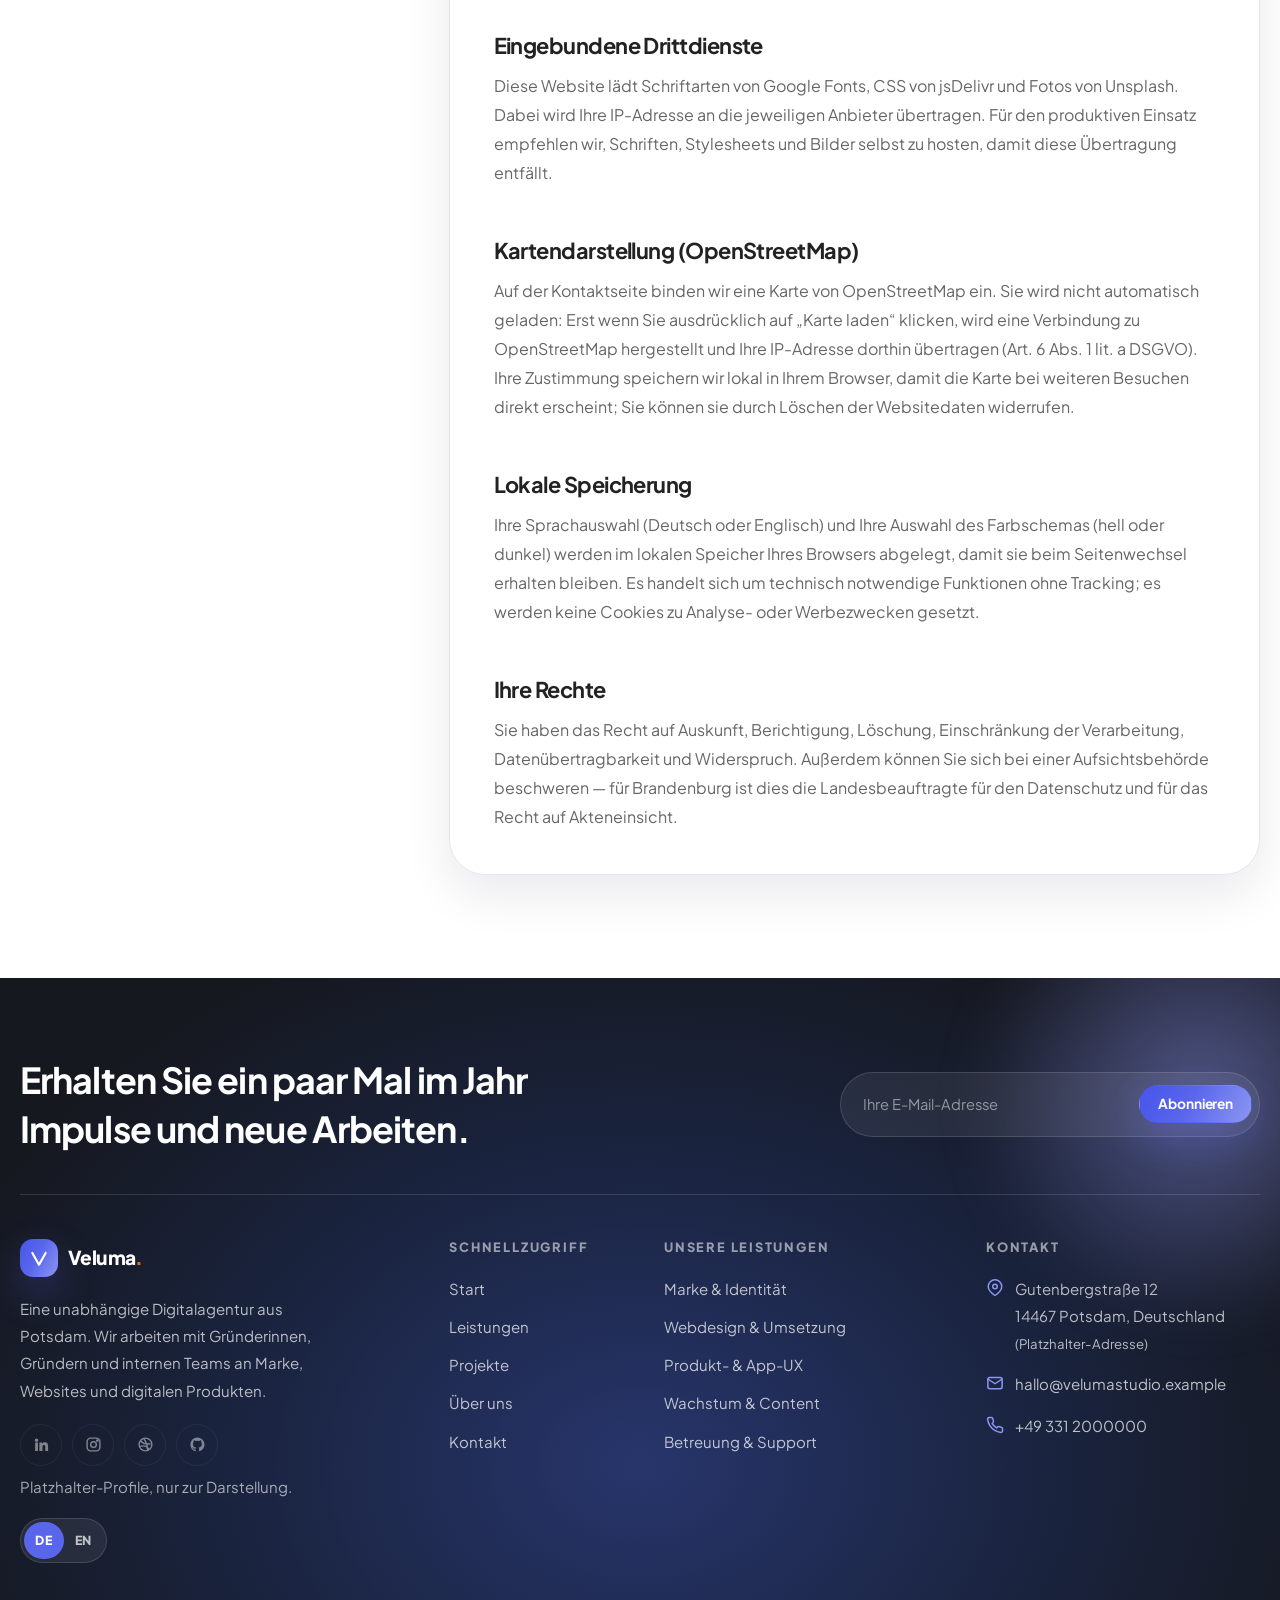
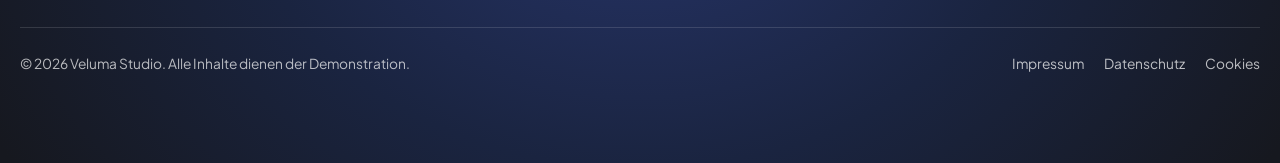
==== commit 7f3bd5a5: "Rewrite demo copy for visitors, fix 404 nav, prune dead CSS Three passes of work, split by area belo" ====
--- a/datenschutz/index.html
+++ b/datenschutz/index.html
@@ -4,7 +4,7 @@
   <meta charset="utf-8">
   <meta name="viewport" content="width=device-width, initial-scale=1">
   <title data-i18n="pri.title">Datenschutzerklärung — Veluma Studio Potsdam</title>
-  <meta name="description" data-i18n-attr="content:pri.desc" content="Datenschutzerklärung von Veluma Studio, Potsdam: verarbeitete Daten, eingebundene Drittdienste und Ihre Rechte. Demo-Website mit Platzhalterangaben.">
+  <meta name="description" data-i18n-attr="content:pri.desc" content="Datenschutzerklärung von Veluma Studio, Potsdam: verarbeitete Daten, eingebundene Drittdienste und Ihre Rechte.">
   <meta name="robots" content="noindex">
   <meta name="theme-color" content="#5966e8">
 
@@ -16,7 +16,7 @@
   <meta property="og:type" content="website">
   <meta property="og:url" content="https://shadaf266.github.io/Digitel-Agency/datenschutz/">
   <meta property="og:title" data-i18n-attr="content:pri.title" content="Datenschutzerklärung — Veluma Studio Potsdam">
-  <meta property="og:description" data-i18n-attr="content:pri.desc" content="Datenschutzerklärung von Veluma Studio, Potsdam: verarbeitete Daten, eingebundene Drittdienste und Ihre Rechte. Demo-Website mit Platzhalterangaben.">
+  <meta property="og:description" data-i18n-attr="content:pri.desc" content="Datenschutzerklärung von Veluma Studio, Potsdam: verarbeitete Daten, eingebundene Drittdienste und Ihre Rechte.">
   <meta property="og:image" content="https://images.unsplash.com/photo-1521737604893-d14cc237f11d?auto=format&fit=crop&w=1200&h=630&q=80">
   <meta property="og:image:width" content="1200">
   <meta property="og:image:height" content="630">
@@ -24,7 +24,7 @@
   <meta property="og:locale:alternate" content="en_GB">
   <meta name="twitter:card" content="summary_large_image">
   <meta name="twitter:title" data-i18n-attr="content:pri.title" content="Datenschutzerklärung — Veluma Studio Potsdam">
-  <meta name="twitter:description" data-i18n-attr="content:pri.desc" content="Datenschutzerklärung von Veluma Studio, Potsdam: verarbeitete Daten, eingebundene Drittdienste und Ihre Rechte. Demo-Website mit Platzhalterangaben.">
+  <meta name="twitter:description" data-i18n-attr="content:pri.desc" content="Datenschutzerklärung von Veluma Studio, Potsdam: verarbeitete Daten, eingebundene Drittdienste und Ihre Rechte.">
   <meta name="twitter:image" content="https://images.unsplash.com/photo-1521737604893-d14cc237f11d?auto=format&fit=crop&w=1200&h=630&q=80">
 
 
@@ -51,6 +51,29 @@
   <link rel="icon" href="../favicon.ico" sizes="32x32">
   <link rel="apple-touch-icon" href="../assets/img/icon-180.png">
   <link rel="manifest" href="../site.webmanifest">
+
+  <!-- Mirrors the breadcrumb this page renders; nothing is claimed that is
+       not on screen. Regenerate if the visible trail changes. -->
+  <script type="application/ld+json">
+  {
+    "@context": "https://schema.org",
+    "@type": "BreadcrumbList",
+    "itemListElement": [
+      {
+        "@type": "ListItem",
+        "position": 1,
+        "name": "Start",
+        "item": "https://shadaf266.github.io/Digitel-Agency/"
+      },
+      {
+        "@type": "ListItem",
+        "position": 2,
+        "name": "Datenschutz",
+        "item": "https://shadaf266.github.io/Digitel-Agency/datenschutz/"
+      }
+    ]
+  }
+  </script>
 </head>
 <body>
 
@@ -144,16 +167,16 @@
 
         <div class="col-lg-4">
           <aside class="legal-aside reveal" aria-labelledby="pri-toc-h">
-            <p class="sample-tag" style="margin-bottom:22px;" data-i18n="pri.sample">Platzhaltertext — ersetzen Sie ihn vor dem Livegang durch eine geprüfte Erklärung</p>
+            <p class="sample-tag" style="margin-bottom:22px;" data-i18n="pri.sample">Platzhaltertext — keine geprüfte Erklärung</p>
             <h2 class="legal-toc__h" id="pri-toc-h" data-i18n="legal.onThisPage">Auf dieser Seite</h2>
             <ol class="legal-toc">
-            <li><a href="#pri-s1" data-i18n="pri.s1.h"></a></li>
-            <li><a href="#pri-s2" data-i18n="pri.s2.h"></a></li>
-            <li><a href="#pri-s3" data-i18n="pri.s3.h"></a></li>
-            <li><a href="#pri-s4" data-i18n="pri.s4.h"></a></li>
-            <li><a href="#pri-s5" data-i18n="pri.s4b.h"></a></li>
-            <li><a href="#speicherung" data-i18n="pri.s5.h"></a></li>
-            <li><a href="#pri-s7" data-i18n="pri.s6.h"></a></li>
+              <li><a href="#pri-s1" data-i18n="pri.s1.h">Verantwortlicher</a></li>
+              <li><a href="#pri-s2" data-i18n="pri.s2.h">Server-Logfiles</a></li>
+              <li><a href="#pri-s3" data-i18n="pri.s3.h">Kontaktformular</a></li>
+              <li><a href="#pri-s4" data-i18n="pri.s4.h">Eingebundene Drittdienste</a></li>
+              <li><a href="#pri-s5" data-i18n="pri.s4b.h">Kartendarstellung (OpenStreetMap)</a></li>
+              <li><a href="#speicherung" data-i18n="pri.s5.h">Lokale Speicherung</a></li>
+              <li><a href="#pri-s7" data-i18n="pri.s6.h">Ihre Rechte</a></li>
             </ol>
           </aside>
         </div>
@@ -202,7 +225,7 @@
       <form class="subscribe" novalidate
             data-msg-required="Bitte geben Sie Ihre E-Mail-Adresse ein."
             data-msg-email="Bitte geben Sie eine gültige E-Mail-Adresse ein, zum Beispiel name@firma.de."
-            data-msg-success="Danke — dieses Demo-Frontend speichert noch keine Adressen; verbinden Sie das Feld vor dem Livegang mit Ihrem Verteiler."
+            data-msg-success="Danke — dies ist eine Demonstration, es wird keine Adresse gespeichert."
             data-i18n-attr="data-msg-required:sub.msg.required,data-msg-email:sub.msg.email,data-msg-success:sub.msg.success">
         <label class="visually-hidden" for="footer-email" data-i18n="foot.emailLabel">E-Mail-Adresse für Studio-Updates</label>
         <input type="email" id="footer-email" name="email" placeholder="Ihre E-Mail-Adresse"
@@ -242,7 +265,7 @@
             <svg viewBox="0 0 24 24" fill="currentColor" aria-hidden="true"><path d="M12 2a10 10 0 0 0-3.2 19.5c.5.1.7-.2.7-.5v-1.8c-2.8.6-3.4-1.3-3.4-1.3-.4-1.2-1.1-1.5-1.1-1.5-.9-.6.1-.6.1-.6 1 .1 1.5 1 1.5 1 .9 1.6 2.4 1.1 3 .9.1-.7.4-1.1.6-1.4-2.2-.3-4.6-1.1-4.6-5 0-1.1.4-2 1-2.7-.1-.3-.4-1.3.1-2.7 0 0 .8-.3 2.7 1a9.4 9.4 0 0 1 5 0c1.9-1.3 2.7-1 2.7-1 .5 1.4.2 2.4.1 2.7.6.7 1 1.6 1 2.7 0 3.9-2.4 4.7-4.6 5 .4.3.7.9.7 1.9v2.8c0 .3.2.6.7.5A10 10 0 0 0 12 2z"/></svg>
           </span>
         </div>
-        <p class="social-row__note" data-i18n="foot.socialNote">Platzhalter-Profile — vor dem Livegang mit Ihren echten Konten verknüpfen.</p>
+        <p class="social-row__note" data-i18n="foot.socialNote">Platzhalter-Profile, nur zur Darstellung.</p>
         <div class="lang" role="group" aria-label="Sprache wählen" data-i18n-attr="aria-label:nav.lang" style="margin-top:20px;">
           <button type="button" data-lang-btn="de" aria-pressed="true" lang="de">DE</button>
           <button type="button" data-lang-btn="en" aria-pressed="false" lang="en">EN</button>
@@ -291,7 +314,7 @@
     </div>
 
     <div class="footer-bottom">
-      <p class="mb-0" data-i18n-html="foot.copyright">&copy; <span data-year>2026</span> Veluma Studio. Demo-Website — Namen, Bilder, Zahlen und Kontaktdaten sind Platzhalter.</p>
+      <p class="mb-0" data-i18n-html="foot.copyright">&copy; <span data-year>2026</span> Veluma Studio. Alle Inhalte dienen der Demonstration.</p>
       <ul>
         <li><a href="../impressum/index.html" data-i18n="foot.imprint">Impressum</a></li>
         <li><a href="../datenschutz/index.html" data-i18n="foot.privacy">Datenschutz</a></li>
--- a/assets/css/styles.css
+++ b/assets/css/styles.css
@@ -31,7 +31,6 @@
                                  rather than only as a 3:1 graphical indicator */
   --c-pink-100:    #fbe7d8;   /* secondary tint */
   --c-violet:      #8c96f2;
-  --c-lime:        #d9f45f;
 
   /* Neutrals — values measured from the reference design */
   --c-ink:         #222222;   /* headings */
@@ -39,7 +38,6 @@
   --c-muted:       #666666;   /* secondary copy — reference uses #707070, but
                                  #666 keeps 4.85:1 on the pastel tiles (AA) */
   --c-line:        #e6e4ee;
-  --c-white:       #ffffff;
 
   /* Surfaces — reference page tint #F2F1F6, light background #F8F6F1 */
   --c-lav:         #f2f1f6;
@@ -55,10 +53,8 @@
   --tint-blush:    #f1e5ee;
   --tint-peach:    #fbe7d8;
   --tint-lav:      #e6e8fd;
-  --tint-sky:      #e2e9f5;
-  --tint-lemon:    #f2f1f6;
-  --c-dark:        #16181f;
-  --c-dark-2:      #16243e;
+  --tint-sky:      #e2e9f5;  /* #666 4.70  #4655ea 4.59 (was #dfe6f2) */
+  --tint-lemon:    #f2f1f6;  /* #666 5.11  #4655ea 4.99 */
   --c-dark-line:   rgba(255, 255, 255, .13);
 
   /* Gradients */
@@ -140,7 +136,8 @@
 
   /* Status */
   --c-warn-bg:       #fff6e3;
-  --c-warn-line:     #c98a1f;
+  --c-warn-line:     #b67d18;   /* 3.54:1 on white, 3.29:1 on the badge fill;
+                                   #c98a1f was 2.94:1, just under 3:1 */
   --c-warn-text:     #7a4e07;
   --c-ok-bg:         #e9f8f1;
   --c-ok-line:       #b6e6d1;
@@ -319,8 +316,6 @@
 .section--dark .lead { color: rgba(255, 255, 255, .74); }
 
 .section--white { background: var(--c-surface); }
-.section--lav { background: var(--c-lav); }
-.section--soft { background: var(--g-soft); }
 
 .section-head {
   max-width: 660px;
@@ -348,50 +343,15 @@
   pointer-events: none;
   z-index: 0;
 }
-.shape--donut {
-  border-radius: 50%;
-  background: radial-gradient(circle at 32% 28%, #ffa3cd, #f46a1c 46%, #5966ec 100%);
-  box-shadow: inset -10px -14px 26px rgba(20, 15, 38, .3);
-}
-.shape--donut::after {
-  content: "";
-  position: absolute;
-  inset: 32%;
-  border-radius: 50%;
-  background: inherit;
-  filter: brightness(1.25);
-  box-shadow: inset 0 0 0 100px rgba(255, 255, 255, 0);
-}
-.shape--ring {
-  border-radius: 50%;
-  border: 16px solid rgba(89, 102, 236, .18);
-}
-.shape--ring-pink { border-color: rgba(244, 106, 28, .2); }
-.shape--pill {
-  border-radius: var(--r-pill);
-  background: var(--g-brand);
-  opacity: .14;
-}
 .shape--glow {
   border-radius: 50%;
   background: radial-gradient(circle, rgba(140, 150, 242, .5), transparent 68%);
   filter: blur(26px);
 }
 .shape--glow-pink { background: radial-gradient(circle, rgba(244, 106, 28, .38), transparent 68%); }
-.shape--dots {
-  background-image: radial-gradient(rgba(89, 102, 236, .32) 1.7px, transparent 1.8px);
-  background-size: 15px 15px;
-}
-.shape--cross {
-  background:
-    linear-gradient(var(--c-pink), var(--c-pink)) center/100% 22% no-repeat,
-    linear-gradient(var(--c-pink), var(--c-pink)) center/22% 100% no-repeat;
-  opacity: .5;
-}
 
 .float-slow { animation: floaty 9s ease-in-out infinite; }
 .float-fast { animation: floaty 6.5s ease-in-out infinite; }
-.spin-slow  { animation: spinny 28s linear infinite; }
 
 @keyframes floaty {
   0%, 100% { transform: translateY(0) rotate(0deg); }
@@ -444,6 +404,10 @@
 
 .btn--primary {
   --btn-bg: var(--c-purple);
+  /* Not --c-on-ink: that role inverts with the theme, but this button's fill
+     does not — brand purple stays #5966ec in both. Inheriting it put near-black
+     on purple in dark mode (3.97:1, under AA). White holds 4.63:1 on both. */
+  --btn-fg: #fff;
   box-shadow: var(--sh-glow);
 }
 .btn--primary:hover,
@@ -524,36 +488,6 @@
 }
 .icon-btn svg { width: 18px; height: 18px; }
 
-.eyebrow {
-  display: inline-flex;
-  align-items: center;
-  gap: .5rem;
-  padding: 7px 16px 7px 12px;
-  border-radius: var(--r-pill);
-  background: var(--c-surface);
-  border: 1px solid var(--c-line);
-  color: var(--c-accent);
-  font-size: .75rem;
-  font-weight: 800;
-  letter-spacing: .14em;
-  text-transform: uppercase;
-  margin-bottom: 20px;
-  box-shadow: var(--sh-xs);
-}
-.eyebrow::before {
-  content: "";
-  width: 9px;
-  height: 9px;
-  border-radius: 50%;
-  background: var(--g-brand);
-  flex: none;
-}
-.eyebrow--dark {
-  background: rgba(255, 255, 255, .08);
-  border-color: var(--c-dark-line);
-  color: #d9c9ff;
-}
-
 /* Clearly-labelled placeholder/sample marker */
 .sample-tag {
   display: inline-flex;
@@ -565,10 +499,17 @@
   background: var(--c-warn-bg);
   border: 1px dashed var(--c-warn-line);
   color: var(--c-warn-text);
-  font-size: .71rem;
-  font-weight: 800;
-  letter-spacing: .08em;
-  text-transform: uppercase;
+  /* Eleven of these sit across the site, one beside every section whose content
+     is invented: prices, references, team profiles, contact and legal details.
+     They have to stay — dropping them would present placeholder figures and
+     testimonials as genuine — but as uppercase 800-weight amber they read as
+     eleven warnings and made a finished site look like an unfinished draft.
+     Sentence case at 600 is a quiet annotation instead. Text contrast is
+     untouched by this (6.7:1 light, 9.6:1 dark), and the slightly larger size
+     compensates for the x-height lost with the uppercasing. */
+  font-size: .76rem;
+  font-weight: 600;
+  letter-spacing: .005em;
 }
 @media (max-width: 575.98px) {
   .sample-tag { font-size: .78rem; padding: 5px 10px; }
@@ -769,28 +710,12 @@
   font-size: clamp(40px, 5.6vw, 90px);
   line-height: 1;
 }
-.hero__copy {
-  max-width: 540px;
-  font-size: clamp(1rem, 1.25vw, 1.13rem);
-  color: var(--c-muted);
-}
 .hero__actions {
   display: flex;
   flex-wrap: wrap;
   gap: 14px;
   margin-top: 30px;
 }
-
-.hero__meta {
-  display: flex;
-  flex-wrap: wrap;
-  align-items: center;
-  gap: 18px;
-  margin-top: 36px;
-  padding-top: 26px;
-  border-top: 1px solid var(--c-line);
-}
-.hero__meta p { margin: 0; font-size: .89rem; color: var(--c-muted); max-width: 330px; }
 
 .avatar-stack { display: flex; }
 .avatar-stack img,
@@ -813,50 +738,6 @@
   font-size: .76rem;
   font-weight: 800;
 }
-
-/* Hero collage */
-.hero__media { position: relative; z-index: 2; }
-.collage {
-  position: relative;
-  display: grid;
-  grid-template-columns: 1.2fr .95fr;
-  gap: 16px;
-}
-.collage__img {
-  border-radius: var(--r-lg);
-  overflow: hidden;
-  box-shadow: var(--sh-md);
-  background: var(--c-lav-deep);
-}
-.collage__img img { width: 100%; height: 100%; object-fit: cover; }
-.collage__col { display: grid; gap: 16px; align-content: start; }
-.collage__img--tall { aspect-ratio: 3 / 4; }
-.collage__img--short { aspect-ratio: 4 / 3; }
-
-.float-card {
-  position: absolute;
-  background: var(--c-surface);
-  border-radius: var(--r-md);
-  padding: 15px 17px;
-  box-shadow: var(--sh-lg);
-  z-index: 3;
-  max-width: 252px;
-}
-.float-card p { margin: 0; font-size: .8rem; color: var(--c-muted); line-height: 1.5; }
-.float-card strong { display: block; color: var(--c-ink); font-size: .98rem; margin-bottom: 2px; }
-.float-card--br { right: -10px; bottom: 26px; }
-.float-card--tl { left: -16px; top: 38px; }
-
-.float-card__row { display: flex; align-items: center; gap: .7rem; }
-.float-card__icon {
-  width: 42px; height: 42px;
-  border-radius: 14px;
-  display: grid; place-items: center;
-  background: var(--c-purple-100);
-  color: var(--c-accent);
-  flex: none;
-}
-.float-card__icon svg { width: 20px; height: 20px; }
 
 /* Page hero (inner pages).
    This used to be the reference `.page-title`: a cover photograph behind a
@@ -919,7 +800,6 @@
   .page-hero__banner { aspect-ratio: 16 / 9; }
 }
 
-
 .breadcrumb-x {
   display: flex;
   flex-wrap: wrap;
@@ -983,21 +863,6 @@
 .card-x h3 { font-size: 1.28rem; margin-bottom: .55rem; }
 .card-x p { font-size: .95rem; color: var(--c-muted); }
 .card-x--dark p { color: rgba(255, 255, 255, .72); }
-
-.card-link {
-  display: inline-flex;
-  align-items: center;
-  gap: .5rem;
-  margin-top: 20px;
-  font-weight: 700;
-  font-size: .9rem;
-  color: var(--c-ink);
-}
-.card-x--dark .card-link { color: #fff; }
-.card-link svg { width: 16px; height: 16px; transition: transform .22s ease; }
-.card-link:hover { color: var(--c-link); }
-.card-x--dark .card-link:hover { color: #b6bdf8; }
-.card-link:hover svg { transform: translateX(4px); }
 
 .card-index {
   position: absolute;
@@ -1078,23 +943,6 @@
   backdrop-filter: blur(6px);
 }
 
-/* Post card */
-.post-card {
-  display: flex;
-  flex-direction: column;
-  height: 100%;
-  background: var(--c-surface);
-  border: 1px solid var(--c-line);
-  border-radius: var(--r-lg);
-  overflow: hidden;
-  box-shadow: var(--sh-xs);
-  transition: transform .28s ease, box-shadow .28s ease;
-}
-.post-card:hover { transform: translateY(-6px); box-shadow: var(--sh-md); }
-.post-card__media { aspect-ratio: 16 / 10; overflow: hidden; background: var(--c-lav-deep); }
-.post-card__media img { width: 100%; height: 100%; object-fit: cover; transition: transform .6s ease; }
-.post-card:hover .post-card__media img { transform: scale(1.05); }
-.post-card__body { padding: 24px 26px 28px; display: flex; flex-direction: column; flex: 1; }
 .post-card__meta {
   display: flex;
   flex-wrap: wrap;
@@ -1105,11 +953,6 @@
   margin-bottom: 14px;
 }
 .post-card__meta .dot { width: 4px; height: 4px; border-radius: 50%; background: var(--c-faint); }
-.post-card h3 { font-size: 1.14rem; line-height: 1.35; margin-bottom: .5rem; }
-.post-card h3 a { color: inherit; }
-.post-card h3 a:hover { color: var(--c-link); }
-.post-card p { font-size: .92rem; color: var(--c-muted); }
-.post-card .card-link { margin-top: auto; padding-top: 16px; }
 
 /* Stat card */
 .stat {
@@ -1282,41 +1125,6 @@
 .media-badge strong { display: block; color: var(--c-ink); font-size: .96rem; line-height: 1.35; }
 .media-badge p { margin: 2px 0 0; font-size: .8rem; line-height: 1.45; color: var(--c-muted); }
 
-/* Process */
-.process-step {
-  position: relative;
-  height: 100%;
-  padding: 32px 28px;
-  border-radius: var(--r-lg);
-  background: var(--c-surface);
-  border: 1px solid var(--c-line);
-  transition: transform .28s ease, box-shadow .28s ease;
-}
-.process-step:hover { transform: translateY(-6px); box-shadow: var(--sh-md); }
-.process-step__num {
-  display: inline-grid;
-  place-items: center;
-  width: 54px;
-  height: 54px;
-  border-radius: 18px;
-  background: var(--g-brand);
-  color: #fff;
-  font-weight: 800;
-  font-size: 1.1rem;
-  margin-bottom: 20px;
-  box-shadow: var(--sh-glow);
-}
-.process-step h3 { font-size: 1.16rem; margin-bottom: .45rem; }
-.process-step p { font-size: .93rem; color: var(--c-muted); margin: 0; }
-.process-step__line {
-  position: absolute;
-  top: 58px;
-  right: -14px;
-  width: 28px;
-  height: 2px;
-  background: repeating-linear-gradient(90deg, var(--c-dash) 0 6px, transparent 6px 12px);
-}
-
 /* Testimonial */
 .quote-card {
   position: relative;
@@ -1325,15 +1133,6 @@
   padding: clamp(32px, 4vw, 52px);
   box-shadow: var(--sh-md);
   border: 1px solid var(--c-line);
-}
-.quote-mark {
-  font-family: var(--f-serif);
-  font-size: 5rem;
-  line-height: .7;
-  color: var(--c-link);
-  opacity: .25;
-  display: block;
-  margin-bottom: .2rem;
 }
 .quote-card blockquote {
   margin: 0;
@@ -1889,8 +1688,8 @@
 .tint-blush { background: var(--tint-blush); }  /* #666 4.70  #4655ea 4.58 (was #e9dde6) */
 .tint-peach { background: var(--tint-peach); }  /* #666 4.79  #4655ea 4.68 */
 .tint-lav   { background: var(--tint-lav); }    /* #666 4.74  #4655ea 4.62 */
-.tint-sky   { background: var(--tint-sky); }    /* #666 4.70  #4655ea 4.59 (was #dfe6f2) */
-.tint-lemon { background: var(--tint-lemon); }  /* #666 5.11  #4655ea 4.99 */
+/* sky and lemon have no .tint-* class: nothing uses them as a utility, only the
+   nth-child tile cycles. Their measured ratios sit on the vars in section 01. */
 
 /* --- Centred section label with rules --- */
 .label {
@@ -1956,12 +1755,6 @@
   -webkit-mask: radial-gradient(circle, transparent 40%, #000 41%);
   mask: radial-gradient(circle, transparent 40%, #000 41%);
   filter: drop-shadow(0 18px 30px rgba(89, 102, 236, .32));
-}
-.obj--plus {
-  background: linear-gradient(140deg, #e24fa0, #8b3ff0 70%);
-  -webkit-clip-path: polygon(36% 0, 64% 0, 64% 36%, 100% 36%, 100% 64%, 64% 64%, 64% 100%, 36% 100%, 36% 64%, 0 64%, 0 36%, 36% 36%);
-  clip-path: polygon(36% 0, 64% 0, 64% 36%, 100% 36%, 100% 64%, 64% 64%, 64% 100%, 36% 100%, 36% 64%, 0 64%, 0 36%, 36% 36%);
-  filter: drop-shadow(0 16px 26px rgba(139, 63, 240, .34));
 }
 .obj--hex {
   background: linear-gradient(160deg, #a44ef0, #e24fa0);
@@ -2900,9 +2693,6 @@
 .row > *:nth-child(4n+3) .team-card { --tile-tint: var(--tint-lav); }
 .row > *:nth-child(4n+4) .team-card { --tile-tint: var(--tint-sky); }
 
-/* Post cards pick up the softer card surface used on the homepage */
-.post-card { background: var(--c-surface-soft); }
-
 /* --- Composition responsive --- */
 @media (max-width: 991.98px) {
   /* card is 300 x ~103 here (paragraph hidden) + the same 24px gap */
@@ -2939,9 +2729,7 @@
 
 /* ---------- 14. Utilities, motion & responsive ---------------------------- */
 .text-center { text-align: center; }
-.mt-0 { margin-top: 0 !important; }
 .mb-0 { margin-bottom: 0 !important; }
-.gap-row > * { margin-bottom: 24px; }
 
 .reveal {
   opacity: 0;
@@ -3004,10 +2792,6 @@
   .nav-menu .theme-toggle,
   .nav-menu .nav-search { align-self: flex-start; margin-left: 18px; }
 
-  .float-card--tl { left: 0; top: 16px; }
-  .float-card--br { right: 0; bottom: 16px; }
-
-  .process-step__line { display: none; }
   .footer-top h2 { max-width: 100%; }
 }
 
@@ -3024,11 +2808,7 @@
   .nav-bar { padding: 8px 8px 8px 16px; }
   .brand { font-size: 1.08rem; }
 
-  .collage { grid-template-columns: 1fr 1fr; gap: 12px; }
-  .collage__img--tall { aspect-ratio: 3 / 3.6; }
-  .float-card { position: static; max-width: 100%; margin-top: 14px; }
-
-  .card-x, .plan, .process-step, .info-card { padding: 24px 22px; }
+  .card-x, .plan, .info-card { padding: 24px 22px; }
   .quote-foot { flex-wrap: wrap; }
   .acc__panel p { padding-right: 10px; }
   .footer-bottom { justify-content: flex-start; }
@@ -3065,6 +2845,12 @@
      --c-muted  #a7aec0   7.7:1 /  6.8:1
      --c-accent #a9b2ff   8.5:1 /  7.5:1  (also 6.9:1 on --c-purple-100)
    ========================================================================== */
+/* Screen only. The @media print rule at the end of this file resets the page
+   background, but every card, band and tile paints its own surface from these
+   roles — so printing while dark was active produced light type on dark boxes
+   and flooded the page with ink. Shut out of print, the light roles in 01
+   apply instead and a printout looks the same whichever theme is on screen. */
+@media screen {
 :root[data-theme="dark"] {
   color-scheme: dark;
 
@@ -3156,6 +2942,7 @@
   --select-caret: url("data:image/svg+xml,%3Csvg xmlns='http://www.w3.org/2000/svg' viewBox='0 0 24 24' fill='none' stroke='%23a7aec0' stroke-width='2.4' stroke-linecap='round' stroke-linejoin='round'%3E%3Cpolyline points='6 9 12 15 18 9'/%3E%3C/svg%3E");
   --check-mark: url("data:image/svg+xml,%3Csvg xmlns='http://www.w3.org/2000/svg' viewBox='0 0 24 24' fill='none' stroke='%23c9b4ff' stroke-width='3.5' stroke-linecap='round' stroke-linejoin='round'%3E%3Cpolyline points='20 6 9 17 4 12'/%3E%3C/svg%3E");
 }
+}  /* end @media screen */
 
 /* Print */
 @media print {
